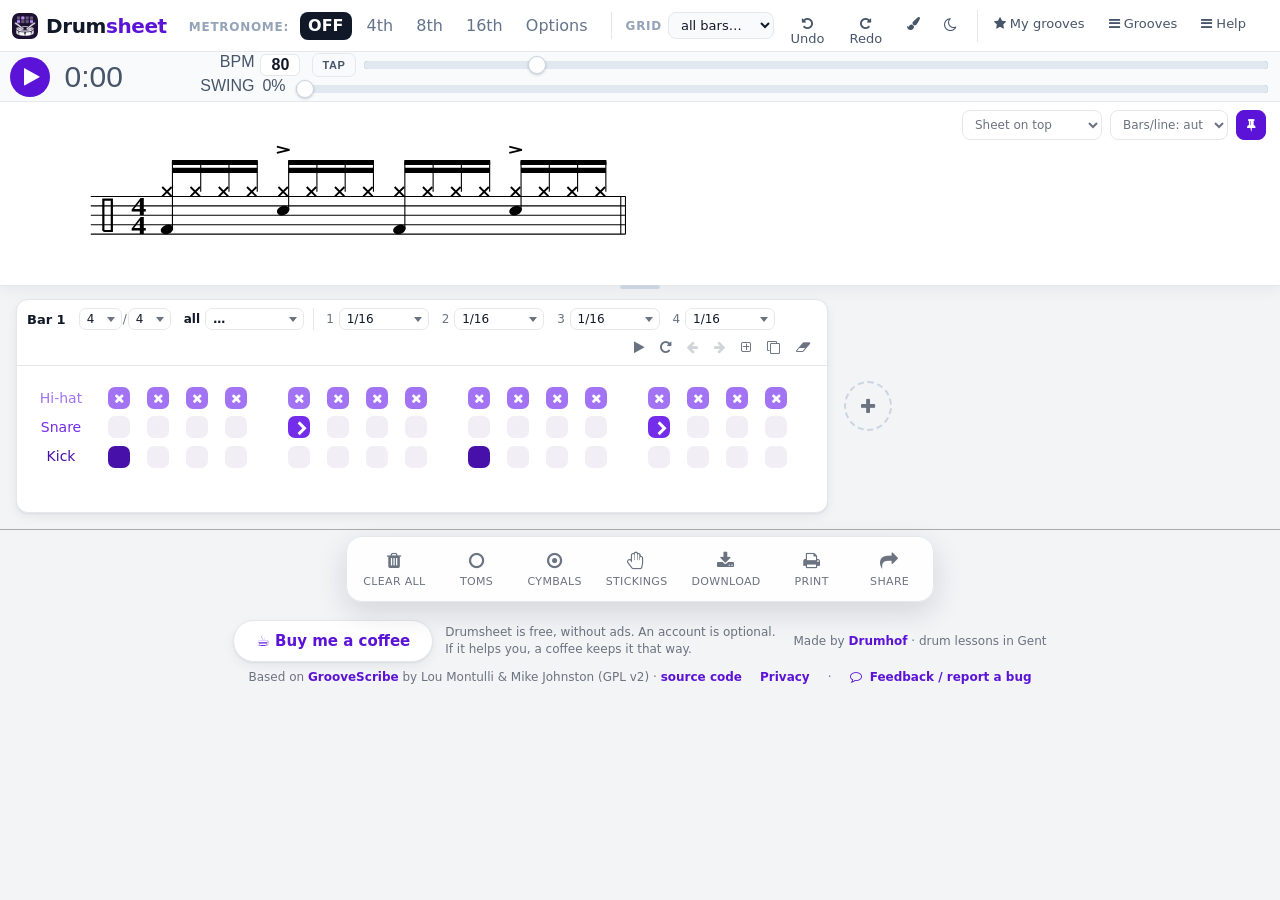
==== editor-test/index.html @ 87c8519b "Test copy: email + password accounts (sign up, sign in, reset, verify, change password) Co-Authored-" ====
<!DOCTYPE html>
<html lang="en">
	<!-- HTML for the Groove Writer part of the Groove Scribe HTML application -->
	<!--Copyright 2015-2020 Lou Montulli, Mike Johnston  GPL V2.0 Please See LICENSE.txt for more details -->

    <head>
		<meta charset="utf-8">
		<title>Drumsheet: free online drum notation editor</title>
		<link rel="canonical" href="https://drumsheet.app/">
		<meta name="description" content="Drumsheet is a free online drum notation editor: write grooves, hear them, loop bars, mix time signatures, triplets and sextuplets, 4 toms and ride. Share, print or download.">

		<meta name="viewport" content="width=device-width, initial-scale=1">
		<script>
			(function () {
				var t = null;
				try { t = localStorage.getItem('benTheme'); } catch (e) {}
				if (t === 'dark' || (!t && window.matchMedia && window.matchMedia('(prefers-color-scheme: dark)').matches))
					document.documentElement.classList.add('ben-dark');
				var g = null;
				try { g = localStorage.getItem('benGridStyle'); } catch (e) {}
				if (g !== 'classic') document.documentElement.classList.add('ben-pads');
				// one picked colour -> whole palette (light + dark) and the icon
				function hexHsl(hex) {
					var r = parseInt(hex.substr(1, 2), 16) / 255, g = parseInt(hex.substr(3, 2), 16) / 255, b = parseInt(hex.substr(5, 2), 16) / 255;
					var mx = Math.max(r, g, b), mn = Math.min(r, g, b), h = 0, s = 0, l = (mx + mn) / 2;
					if (mx !== mn) {
						var d = mx - mn; s = l > 0.5 ? d / (2 - mx - mn) : d / (mx + mn);
						h = mx === r ? (g - b) / d + (g < b ? 6 : 0) : mx === g ? (b - r) / d + 2 : (r - g) / d + 4; h *= 60;
					}
					return [Math.round(h), Math.round(s * 100)];
				}
				window.benColour = '#7c3aed';
				window.benSetColour = function (hex) {
					if (!/^#[0-9a-f]{6}$/i.test(hex || '')) hex = '#7c3aed';
					window.benColour = hex;
					var hs = hexHsl(hex), H = hs[0], S = Math.max(25, Math.min(85, hs[1])), T = (H + 28) % 360;
					function c(h, s, l) { return 'hsl(' + h + ',' + Math.round(s) + '%,' + l + '%)'; }
					var css = 'html.ben-tint:not(.ben-dark){--ben-brand:' + c(H, S, 46) + ';--ben-brand-soft:' + c(H, S, 97) + ';--ben-brand-ink:#fff;' +
						'--pad-hh:' + c(H, S, 70) + ';--pad-sn:' + c(H, S, 55) + ';--pad-kick:' + c(H, S, 36) + ';--pad-tom:' + c(T, S, 66) + ';' +
						'--pad-off:' + c(H, S * 0.4, 95) + ';--pad-off-hover:' + c(H, S * 0.4, 89) + '}' +
						'html.ben-tint.ben-dark{--ben-brand:' + c(H, S, 76) + ';--ben-brand-soft:' + c(H, S * 0.7, 20) + ';--ben-brand-ink:' + c(H, 40, 8) + ';' +
						'--ben-bg:' + c(H, 38, 6) + ';--ben-surface:' + c(H, 32, 12) + ';--ben-line:' + c(H, 26, 22) + ';--ben-chrome:' + c(H, 38, 6) + ';--ben-staff:' + c(H, 26, 22) + ';' +
						'--ben-tint-top:' + c(H, 38, 9) + ';--ben-tint-menu:' + c(H, 32, 15) + ';' +
						'--ben-chrome-2:' + c(H, 34, 13) + ';--ben-chrome-hover:' + c(H, 28, 22) + ';--ben-tint-dock:hsla(' + H + ',32%,12%,0.94);--ben-tint-track:' + c(H, 24, 24) + ';' +
						'--pad-hh:' + c(H, S, 82) + ';--pad-sn:' + c(H, S, 72) + ';--pad-kick:' + c(H, S, 62) + ';--pad-tom:' + c(T, S, 84) + ';' +
						'--pad-off:' + c(H, 24, 24) + ';--pad-off-hover:' + c(H, 24, 31) + '}';
					var st = document.getElementById('benColourStyle');
					if (!st) { st = document.createElement('style'); st.id = 'benColourStyle'; document.head.appendChild(st); }
					st.textContent = css;
					var tc = document.querySelector('meta[name="theme-color"]');
					if (!tc) { tc = document.createElement('meta'); tc.name = 'theme-color'; document.head.appendChild(tc); }
					tc.content = document.documentElement.classList.contains('ben-dark') ? 'hsl(' + H + ',38%,9%)' : '#ffffff';
					document.documentElement.classList.add('ben-tint');
					benDrawIcon(H, S);
				};
				// icon: dark tinted square, white drum + sticks, coloured pads
				var glyph = null;
				function benDrawIcon(H, S) {
					function draw() {
						var out = {};
						[64, 32].forEach(function (n) {
							var cv = document.createElement('canvas'); cv.width = cv.height = n;
							var x = cv.getContext('2d'), k = n / 1254, rr = function (a, b, w, h, r) { x.beginPath(); x.moveTo(a + r, b); x.arcTo(a + w, b, a + w, b + h, r); x.arcTo(a + w, b + h, a, b + h, r); x.arcTo(a, b + h, a, b, r); x.arcTo(a, b, a + w, b, r); x.closePath(); x.fill(); };
							x.fillStyle = 'hsl(' + H + ',' + Math.min(S, 50) + '%,13%)'; rr(0, 0, n, n, n * 0.2);
							x.drawImage(glyph, 0, 0, n, n);
							var lit = { '0,1': 1, '1,0': 1, '1,3': 1 };
							[[168, 140], [345, 135]].forEach(function (row, ri) {
								[233, 442, 651, 860].forEach(function (cx, ci) {
									x.fillStyle = lit[ri + ',' + ci] ? 'hsl(' + H + ',' + S + '%,76%)' : 'hsl(' + H + ',16%,42%)';
									rr(cx * k, row[0] * k, 160 * k, row[1] * k, 22 * k);
								});
							});
							out[n] = cv.toDataURL('image/png');
						});
						var setLogo = function () {
							document.querySelectorAll('link[rel="icon"]').forEach(function (l) { l.href = out[32]; });
							var im = document.querySelector('.ben-logo-icon'); if (im) im.src = out[64];
						};
						setLogo(); document.addEventListener('DOMContentLoaded', setLogo);
					}
					if (glyph && glyph.complete) return draw();
					glyph = new Image(); glyph.onload = draw; glyph.src = 'images/beatsheet-glyph.png';
				}
				var c = null;
				try { c = localStorage.getItem('benColour'); } catch (e) {}
				if (c === 'blue') c = '#2563eb';
				window.benSetColour(c);
			})();
		</script>
		<meta name="apple-mobile-web-app-capable" content="yes">
		<meta name="mobile-web-app-capable" content="yes">
		<link rel="icon" type="image/png" sizes="32x32" href="images/favicon-32.png">
		<link rel="icon" sizes="192x192" href="images/beatsheet-icon-192.png">
		<link rel="icon" sizes="96x96" href="images/beatsheet-icon-96.png">
		<link rel="apple-touch-icon" href="images/apple-touch-icon.png">

		<meta property="og:description" content="Free online drum notation editor: write grooves, hear them, loop bars, mixed meters, triplets, 4 toms and ride."/>
		<meta property="og:site_name" content="Drumsheet"/>
		<meta property="og:title" content="Drumsheet: free online drum notation editor"/>
		<meta property="og:type" content="website"/>
		<meta property="og:url" content="https://drumsheet.app/"/>
		<meta property="og:image" content="https://drumsheet.app/images/og-image-2.png"/>
		<meta property="og:image:width" content="1200"/>
		<meta property="og:image:height" content="630"/>
		<meta property="og:image:alt" content="Drumsheet: free online drum notation editor"/>
		<meta name="twitter:card" content="summary_large_image"/>
		<meta name="twitter:image" content="https://drumsheet.app/images/og-image-2.png"/>


		<link rel="stylesheet" type="text/css" href="font-awesome/4.7.0/css/font-awesome.min.css">
	    <link rel="stylesheet" type="text/css" href="css/groove_writer_orange.css?v=1795447387">
		<link rel="stylesheet" type="text/css" href="css/groove_display_orange.css?v=1795447387">
		<link rel="stylesheet" type="text/css" href="css/groove_ben_modern.css?v=1795447387">

		<!--   Other peoples JS libraries    -->
		<!-- <script src="./MIDI.js/js/MIDI/MIDI.JS.min.js" type="text/javascript"></script> -->
		<script src="./MIDI.js/js/MIDI/AudioDetect.js" type="text/javascript"></script>
		<script src="./MIDI.js/js/MIDI/LoadPlugin.js" type="text/javascript"></script>
		<script src="./MIDI.js/js/MIDI/Plugin.js" type="text/javascript"></script>
		<script src="./MIDI.js/js/MIDI/Player.js" type="text/javascript"></script>
		<script src="./MIDI.js/inc/DOMLoader.XMLHttp.js" type="text/javascript"></script>
		<script src="./MIDI.js/inc/jasmid/stream.js"></script>
		<script src="./MIDI.js/inc/jasmid/midifile.js"></script>
		<script src="./MIDI.js/inc/jasmid/replayer.js"></script>
		<script src="./MIDI.js/inc/Base64.js"></script>
		<script src="./MIDI.js/inc/base64binary.js"></script>

		<!-- script to render ABC to an SVG image -->
		<script type="text/javascript" src="./js/abc2svg-1.js"></script>

		<!-- script to convert SVG to PNGs for download -->
		<script type="text/javascript" src="./js/pablo.min.js"></script>

		<!-- script for sharing to social sites -->


		<!-- Minified version: <script src="./js/groove_writer.min.js" type="text/javascript"></script> -->

		<!-- jsmidgen for generating a midi file -->
		<script src="./js/jsmidgen.js" type="text/javascript"></script>
		<!-- iOS: allow Web Audio to play through the silent switch -->
		<script src="./js/unmute.js" type="text/javascript"></script>
		<!--   our custom JS is loaded as an ES module at the end of <body> (js/main.js).
		       It creates window.myGrooveWriter, builds the dynamic DOM, and runs the
		       page-load init. -->

    <script>
	// privacy-friendly visitor count (GoatCounter: no cookies, no personal data), only on drumsheet.app
	if (location.hostname === 'drumsheet.app') {
		window.goatcounter = { path: function () { return location.pathname; } }; // grooves in the link are not sent
		var gc = document.createElement('script');
		gc.async = true;
		gc.src = 'https://gc.zgo.at/count.js';
		gc.dataset.goatcounter = 'https://drumsheet.goatcounter.com/count';
		document.head.appendChild(gc);
	}
	window.benCount = function (name) {
		try { if (window.goatcounter && window.goatcounter.count) window.goatcounter.count({ path: name, title: name, event: true }); } catch (e) {}
	};
</script>
</head>
    <body>

	<div id="GrooveWriter">
		<div class="nonPrintable">
			<div id="LeftHandNav">
				<span id="divisionButtonContainer">
					<span id="logoInSubdivision" class="left-button-content"><img src="images/GScribe_Logo_lone_g.svg"></span>
					<span class="left-button edit-block" id="timeLabel" onclick="myGrooveWriter.timeSigPopupOpen();"><span class="left-button-content"><span><span id="timeSigLabel" class="buttonFraction"><sup>4</sup>/<sub>4</sub></span><span id="timeSubLabel">TIME</span></span></span></span>
					<span class="left-button subdivision edit-block" id="subdivision_8ths"  onclick="myGrooveWriter.changeDivision(8);"><span class="left-button-content"><span><span class="buttonFraction"><sup>1</sup>/<sub>8</sub></span>NOTES</span></span></span>
					<span class="left-button subdivision edit-block" id="subdivision_16ths" onclick="myGrooveWriter.changeDivision(16);"><span class="left-button-content"><span><span class="buttonFraction"><sup>1</sup>/<sub>16</sub></span>NOTES</span></span></span>
					<span class="left-button subdivision edit-block" id="subdivision_32ths" onclick="myGrooveWriter.changeDivision(32);"><span class="left-button-content"><span><span class="buttonFraction"><sup>1</sup>/<sub>32</sub></span>NOTES</span></span></span>
					<span class="left-button subdivision edit-block" id="subdivision_12ths" onclick="myGrooveWriter.changeDivision(12);"><span class="left-button-content"><span><span class="buttonFraction"><sup>1</sup>/<sub>8</sub></span>TRIPLETS</span></span></span>
					<span class="left-button subdivision edit-block" id="subdivision_24ths" onclick="myGrooveWriter.changeDivision(24);"><span class="left-button-content"><span><span class="buttonFraction"><sup>1</sup>/<sub>16</sub></span>TRIPLETS</span></span></span>
					<span class="left-button subdivision edit-block" id="subdivision_48ths" onclick="myGrooveWriter.changeDivision(48);"><span class="left-button-content"><span>MIXED<br>Division</span></span></span>

					<!-- Populated by js/main.js after load (was document.write). -->
					<span id="viewEditSwitchSlot"></span>
					<span id="advancedEditSlot"></span>

					<span class="left-button edit-block" id="undoButton" onclick="myGrooveWriter.undoCommand();"><span class="left-button-content"><i class="fa fa-undo"></i>&nbsp;&nbsp;Undo</span></span>
				</span>

			</div>
			<div id="TopNav" class="fullWidthEle">
				<span id="logoTextUpperLeft"><span class="ben-logo"><img class="ben-logo-icon" src="images/beatsheet-logo-64.png" alt="">Drum<b>sheet</b></span></span>
				<span id="upperLeft">
					<span id="metronomeContainer">
						<span id="metronomeLabel">METRONOME:</span>
						<span class="metronomeButton" id="metronomeOff" onclick="myGrooveWriter.setMetronomeFrequency(0);">OFF</span>
						<span class="metronomeButton" id="metronome4ths" onclick="myGrooveWriter.setMetronomeFrequency(4);">4th</span>
						<span class="metronomeButton" id="metronome8ths" onclick="myGrooveWriter.setMetronomeFrequency(8);">8th</span>
						<span class="metronomeButton" id="metronome16ths" onclick="myGrooveWriter.setMetronomeFrequency(16);">16th</span>
						<span class="metronomeButton" id="metronomeTrip" title="Triplets (3 per beat)" onclick="myGrooveWriter.setMetronomeFrequency(12);">3</span>
						<span class="metronomeButton" id="metronomeSext" title="Sextuplets (6 per beat)" onclick="myGrooveWriter.setMetronomeFrequency(24);">6</span>
						<span class="metronomeButton Options grooveDB_hidden" id="metronomeOptionsAnchor" onclick="myGrooveWriter.metronomeOptionsAnchorClick(event);">Options</span>
					</span>
					<span id="benGridAll" title="Set the grid of every beat in every bar">
						<span id="benGridAllLabel">GRID</span>
						<select onchange="myGrooveWriter.setAllBeats('all', this.value); this.value='';">
							<option value="">all bars…</option>
							<option value="4">1/4</option>
							<option value="8">1/8</option>
							<option value="16">1/16</option>
							<option value="32">1/32</option>
							<option value="8t">triplets</option>
							<option value="16t">sextuplets</option>
						</select>
					</span>
				</span>
				<span id="benUndoRedo">
					<span class="rightButtons" onclick="myGrooveWriter.undoCommand();" title="Undo (Ctrl+Z)"><i class="fa fa-undo"></i> Undo</span>
					<span class="rightButtons" onclick="myGrooveWriter.redoCommand();" title="Redo (Ctrl+Y)"><i class="fa fa-repeat"></i> Redo</span>
					<span class="rightButtons" id="benLookToggle" title="Look: grid style and colour" onclick="benLookMenu(event)"><i class="fa fa-paint-brush"></i></span>
					<span class="rightButtons" id="benThemeToggle" title="Dark / light mode" onclick="(function(){var d=document.documentElement.classList.toggle('ben-dark');try{localStorage.setItem('benTheme', d?'dark':'light')}catch(e){};window.benSetColour(window.benColour)})();"><i class="fa fa-moon-o"></i></span>
				</span>
				<span id="upperRight">
					<span class="rightButtons grooveDB_hidden" id="permutationAnchor" onclick="myGrooveWriter.permutationAnchorClick(event);"><i class="fa fa-bars"></i> Permutations</span>
					<span class="rightButtons" id="benMyGroovesBtn" title="My grooves: save and open your own grooves (Ctrl+S)" onclick="myGrooveWriter.showMyGrooves();"><i class="fa fa-star"></i> My grooves</span>
					<span class="rightButtons" id="groovesAnchor" onclick="myGrooveWriter.groovesAnchorClick(event);"><i class="fa fa-bars"></i> Grooves</span>
					<span class="rightButtons" id="helpAnchor" onclick="myGrooveWriter.helpAnchorClick(event);"><i class="fa fa-bars"></i> Help</span>
				</span>
			</div>
			<div id="midiPlayer" class="fullWidthEle"><!-- space for the midiplayer to be attached by the javascript --></div>
		</div>

		<div id="RightHandContent">
			<div class="nonPrintable">

				<!-- Contents built by js/main.js (was document.write). -->
				<div id="PermutationOptions"></div>
			</div>

			<div class="Printable">
				<!-- rendering area -->
				<div id="sheetMusicDiv" class="fullWidthEle">
					<div id="svgTarget" class="svgTarget">
						<!-- space for the SVG sheet music to display -->
					</div>
				</div>
			</div>
			<div class="nonPrintable">

				<p class="warnings">Warnings:</p>
				<div class="warnings" id="diverr">
				</div>

				<div id="sheetMusicTextFields" class="fullWidthEle grooveDB_hidden edit-block">
					<span class="sheetMusicTextField"><b>Title:</b> <input class="sheetMusicInputField" id="tuneTitle" placeholder="optional" onchange="myGrooveWriter.refresh_ABC();" type="text"></span>
					<span class="sheetMusicTextField"><b>Author:</b> <input class="sheetMusicInputField" id="tuneAuthor" placeholder="optional" onchange="myGrooveWriter.refresh_ABC();"  type="text"></span>
					<span class="sheetMusicTextField"><b>Comment:</b> <input class="sheetMusicInputField" id="tuneComments" placeholder="optional" onchange="myGrooveWriter.refresh_ABC();"  type="text"></span>
					<span id='KeyButton'><input type="checkbox" class="hiddenCheckbox" id="showLegend" onclick="myGrooveWriter.refresh_ABC();"><label id="LegendLabel" for="showLegend"><i class="fa fa-key"></i></label></span>
				</div>

				<div id="musicalInput" class="fullWidthEle edit-block">
					<!-- The clickable note grid is built by js/main.js (was document.write). -->
					<div id="measureContainer"></div>
				</div>


				<div id="bottomButtonRow" class="fullWidthEle">
					<span class="pageBottomButton edit-block" id="clearAllNotesButton" onclick="event.preventDefault(); myGrooveWriter.clearAllNotes();"><span class="bottomButtonIcon"><i class="fa fa-trash fa-2x"></i></span><span class="bottomButtonLabel">CLEAR ALL</span></span>
					<span class="pageBottomButton edit-block" id="showHideTomsButton" onclick="event.preventDefault(); myGrooveWriter.showHideToms(false, false);"><span class="bottomButtonIcon"><i class="fa fa-circle-o"></i></span><span class="bottomButtonLabel">TOMS</span></span>
					<span class="pageBottomButton edit-block" id="showHideRideButton" onclick="event.preventDefault(); myGrooveWriter.showHideRide();"><span class="bottomButtonIcon"><i class="fa fa-dot-circle-o fa-2x"></i></span><span class="bottomButtonLabel">CYMBALS</span></span>
					<span class=" grooveDB_hidden pageBottomButton" id="stickingsButton" onclick="myGrooveWriter.stickingsAnchorClick();"><span class="bottomButtonIcon"><i class="fa fa-hand-paper-o"></i></span><span class="bottomButtonLabel">STICKINGS</span></span>
					<span class=" grooveDB_hidden pageBottomButton" id="downloadButton" onclick="myGrooveWriter.DownloadAnchorClick();"><span class="bottomButtonIcon"><i class="fa fa-download fa-2x"></i></span><span class="bottomButtonLabel">DOWNLOAD</span></span>
					<span class=" grooveDB_hidden pageBottomButton" id="printButton" onclick="myGrooveWriter.printMusic();"><span class="bottomButtonIcon"><i class="fa fa-print fa-2x"></i></span><span class="bottomButtonLabel">PRINT</span></span>
					<span class=" grooveDB_hidden pageBottomButton" id="shareSaveButton" onclick="event.preventDefault(); myGrooveWriter.show_FullURLPopup();"><span class="bottomButtonIcon"><i class="fa fa-share fa-2x"></i></span><span class="bottomButtonLabel">SHARE</span></span>
				</div>
				<div id="benFooter">
					<span class="ben-coffee-wrap"><a class="ben-coffee" href="https://ko-fi.com/gladinathor" target="_blank" rel="noopener">&#9749; Buy me a coffee</a><span class="ben-coffee-note">Drumsheet is free, without ads. An account is optional.<br>If it helps you, a coffee keeps it that way.</span></span>
					<span>Made by <a href="https://drumhof.com" target="_blank" rel="noopener">Drumhof</a> &middot; drum lessons in Gent</span>
					<span>Based on <a href="https://github.com/montulli/GrooveScribe" target="_blank" rel="noopener">GrooveScribe</a> by Lou Montulli &amp; Mike Johnston (GPL v2) &middot; <a href="https://github.com/bengladine/beatsheet" target="_blank" rel="noopener">source code</a></span>
					<a class="ben-privacy" href="privacy.html">Privacy</a> &middot; <a class="ben-feedback" href="https://github.com/bengladine/beatsheet/issues/new" target="_blank" rel="noopener"><i class="fa fa-comment-o"></i> Feedback / report a bug</a>
				</div>


				<div id="midiTextOutput">
				</div>

				<span id="hiddenDescription">
					GrooveScribe allows drummers to easily create grooves, listen, share, print sheet music, and more.
					Use the GrooveScribe to create new grooves, figure out the groove to your favorite song,
					or write down the groove to your latest tune.
				</span>

				<!-- GrooveDB output area -->
				<div id="GrooveDB_MetaData" class="grooveDB_show" style="display:none;">
					<div id="grooveDBInstructions">
					This is the text that should be added to the GrooveDB for this groove.  <br>
					<b>Copy and paste it into the GrooveDB edit window </b>
					</div>
					<div>
					<textarea id="GrooveDB_source" class="fullWidthEle"></textarea>
					</div>
				</div>

				<div id="debugDisplayArea">
					<span id="undoStack"></span>
					<span id="redoStack"></span>
					<span id="URLSearchData"></span>
					<!-- ABC notation -->
					<A href="" id="showHideABC" onclick="event.preventDefault(); myGrooveWriter.ShowHideABCResults();">Show/Hide ABC Notation</a>

					<div id="ABC_Results">
						ABC Notation is used for rendering the music.  You can see what is being generated below.
						You can even edit it.  <br>
						NOTE: whenever the page is modified, the ABC Notation below will be overwritten automatically. <br>
						For more information about ABC Notation go here: <a href="http://abcnotation.com/">http://abcnotation.com/</a>
						<p></p>
						<textarea id="ABCsource" rows="10" cols="72" ></textarea>
						<br>
						<button type="button" onclick="myGrooveWriter.displayNewSVG();">Re-render the music</button>
						<button type="button" onclick="myGrooveWriter.saveABCtoFile();">Save ABC to file</button>
					</div>
					<span id="debugOutput"></span>
				</div>

				<div id="totalPlayTime">
				</div>
			</div>
		</div>


		<!-- context menu that will pop up over notes in advaced edit mode or right click -->
		<div class="noteContextMenu">
			<ul id="metronomeOptionsContextMenu" class="list">
				<li class="metronomeOptionsContextMenuItem" id="metronomeOptionsContextMenuSolo"      onclick='myGrooveWriter.metronomeOptionsMenuPopupClick("Solo");'  title="Just hear the metronome." >Solo</li>
				<li class="metronomeOptionsContextMenuItem" id="metronomeOptionsContextMenuSpeedUp"   onclick='myGrooveWriter.metronomeOptionsMenuPopupClick("SpeedUp");' title="Increase the tempo automatically" >Auto speed up</li>
				<li class="metronomeOptionsContextMenuItem" id="metronomeOptionsContextMenuCountIn"   onclick='myGrooveWriter.metronomeOptionsMenuPopupClick("CountIn");' title="One measure of metronome count in at the start" >Count it in</li>
				<li class="metronomeOptionsContextMenuItem" id="metronomeOptionsContextMenuOffTheOne" onclick='myGrooveWriter.metronomeOptionsMenuPopupClick("OffTheOne");' title="Click on the e, &, or a">Offset click</li>
				<!--
				<li id="metronomeOptionsContextMenuDropper"   onclick='myGrooveWriter.metronomeOptionsMenuPopupClick("Dropper")'  >Beat Dropper</li>
				-->
			</ul>
		</div>
		<div class="noteContextMenu">
			<ul id="metronomeOptionsOffsetClickContextMenu" class="list">
				<li class="metronomeOptionsOffsetClickContextMenuItem menuChecked" id="metronomeOptionsOffsetClickContextMenuOnThe1"   onclick='myGrooveWriter.metronomeOptionsMenuOffsetClickPopupClick("1");'>Start on "<b>1</b>"</li>
				<li class="metronomeOptionsOffsetClickContextMenuItem" id="metronomeOptionsOffsetClickContextMenuOnTheE"   onclick='myGrooveWriter.metronomeOptionsMenuOffsetClickPopupClick("E");'>Start on "<b>E</b>"</li>
				<li class="metronomeOptionsOffsetClickContextMenuItem" id="metronomeOptionsOffsetClickContextMenuOnTheAND" onclick='myGrooveWriter.metronomeOptionsMenuOffsetClickPopupClick("AND");'>Start on "<b>&amp;</b>"</li>
				<li class="metronomeOptionsOffsetClickContextMenuItem" id="metronomeOptionsOffsetClickContextMenuOnTheA"   onclick='myGrooveWriter.metronomeOptionsMenuOffsetClickPopupClick("A");'>Start on "<b>A</b>"</li>
				<li class="metronomeOptionsOffsetClickContextMenuItem" id="metronomeOptionsOffsetClickContextMenuOnTheROTATE"  onclick='myGrooveWriter.metronomeOptionsMenuOffsetClickPopupClick("ROTATE");'>Rotate through</li>
			</ul>
		</div>
		<div class="noteContextMenu">
			<ul id="metronomeOptionsOffsetClickForTripletsContextMenu" class="list">
				<li class="metronomeOptionsOffsetClickContextMenuItem menuChecked" id="metronomeOptionsOffsetClickContextMenuOnThe1Triplet"  onclick='myGrooveWriter.metronomeOptionsMenuOffsetClickPopupClick("1");'>Start on "<b>1</b>"</li>
				<li class="metronomeOptionsOffsetClickContextMenuItem" id="metronomeOptionsOffsetClickContextMenuOnTheTI" onclick='myGrooveWriter.metronomeOptionsMenuOffsetClickPopupClick("TI");'>Start on "<b>&amp;</b>"</li>
				<li class="metronomeOptionsOffsetClickContextMenuItem" id="metronomeOptionsOffsetClickContextMenuOnTheTA" onclick='myGrooveWriter.metronomeOptionsMenuOffsetClickPopupClick("TA");'>Start on "<b>A</b>"</li>
				<li class="metronomeOptionsOffsetClickContextMenuItem" id="metronomeOptionsOffsetClickContextMenuOnTheROTATE"   onclick='myGrooveWriter.metronomeOptionsMenuOffsetClickPopupClick("ROTATE");'>Rotate through</li>
			</ul>
		</div>
		<div class="noteContextMenu">
			<ul id="stickingContextMenu" class="list">
				<li onclick='myGrooveWriter.notePopupClick("sticking", "off");'>Off</li>
				<li onclick='myGrooveWriter.notePopupClick("sticking","right");'><b>R</b>ight</li>
				<li onclick='myGrooveWriter.notePopupClick("sticking","left");'><b>L</b>eft</li>
				<li onclick='myGrooveWriter.notePopupClick("sticking","both");'><b>R/L</b></li>
				<li onclick='myGrooveWriter.notePopupClick("sticking", "count");'>Count</li>
			</ul>
		</div>
		<div class="noteContextMenu">
			<ul id="hhContextMenu" class="list">
				<li onclick='myGrooveWriter.notePopupClick("hh", "off");'>Off</li>
				<li onclick='myGrooveWriter.notePopupClick("hh","normal");'>Hi-hat normal</li>
				<li onclick='myGrooveWriter.notePopupClick("hh","open");'>Hi-hat open</li>
				<!-- <li onclick='myGrooveWriter.notePopupClick("hh","close");'>Hi-hat closed</li> -->
				<li onclick='myGrooveWriter.notePopupClick("hh","accent");'>Hi-hat accent</li>
				<li onclick='myGrooveWriter.notePopupClick("hh","crash");'>Crash</li>
				<li onclick='myGrooveWriter.notePopupClick("hh","crash2");'>Crash 2</li>
				<li onclick='myGrooveWriter.notePopupClick("hh","ride");'>Ride</li>
				<li onclick='myGrooveWriter.notePopupClick("hh","ride_bell");'>Ride Bell</li>
				<li onclick='myGrooveWriter.notePopupClick("hh","cow_bell");'>Cow Bell</li>
				<li onclick='myGrooveWriter.notePopupClick("hh","stacker");'>Stacker</li>
				<li onclick='myGrooveWriter.notePopupClick("hh","metronome_normal");'>Click</li>
				<li onclick='myGrooveWriter.notePopupClick("hh","metronome_accent");'>Click - accent</li>
			</ul>
		</div>
		<div class="noteContextMenu">
			<ul id="tom1ContextMenu" class="list">
				<li onclick='myGrooveWriter.notePopupClick("tom1", "off");'>Off</li>
				<li onclick='myGrooveWriter.notePopupClick("tom1", "normal");'>Tom Normal</li>
			</ul>
		</div>
		<div class="noteContextMenu">
			<ul id="tom2ContextMenu" class="list">
				<li onclick='myGrooveWriter.notePopupClick("tom2", "off");'>Off</li>
				<li onclick='myGrooveWriter.notePopupClick("tom2", "normal");'>Tom Normal</li>
			</ul>
			<ul id="tom3ContextMenu" class="list">
				<li onclick='myGrooveWriter.notePopupClick("tom3", "off");'>Off</li>
				<li onclick='myGrooveWriter.notePopupClick("tom3", "normal");'>Tom Normal</li>
			</ul>
			<ul id="tom4ContextMenu" class="list">
				<li onclick='myGrooveWriter.notePopupClick("tom4", "off");'>Off</li>
				<li onclick='myGrooveWriter.notePopupClick("tom4", "normal");'>Tom Normal</li>
			</ul>
		</div>
		<div class="noteContextMenu">
			<ul id="snareContextMenu" class="list">
				<li onclick='myGrooveWriter.notePopupClick("snare", "off");'>Off</li>
				<li onclick='myGrooveWriter.notePopupClick("snare", "normal");'>Snare Normal</li>
				<li onclick='myGrooveWriter.notePopupClick("snare", "accent");'>Snare Accent</li>
				<li onclick='myGrooveWriter.notePopupClick("snare", "ghost");'>Ghost Note</li>
				<li onclick='myGrooveWriter.notePopupClick("snare", "xstick");'>Cross Stick</li>
				<li onclick='myGrooveWriter.notePopupClick("snare", "buzz");'>Buzz Stroke</li>
				<li onclick='myGrooveWriter.notePopupClick("snare", "flam");'>Flam</li>
			</ul>
		</div>
		<div class="noteContextMenu">
			<ul id="kickContextMenu" class="list">
				<li onclick='myGrooveWriter.notePopupClick("kick", "off");'>Off</li>
				<li onclick='myGrooveWriter.notePopupClick("kick", "normal");'>Kick Normal</li>
				<li onclick='myGrooveWriter.notePopupClick("kick", "splash");'>Hi-hat foot</li>
				<li onclick='myGrooveWriter.notePopupClick("kick", "kick_and_splash");'>Kick &amp; Hi-hat foot</li>
			</ul>
		</div>
		<div class="noteContextMenu">
			<ul id="stickingsLabelContextMenu" class="list">
				<li onclick='myGrooveWriter.noteLabelPopupClick("stickings", "all_off");'>all <b>Off</b></li>
				<li onclick='myGrooveWriter.noteLabelPopupClick("stickings", "alternate");'>alternate <b>R</b>/<b>L</b></li>
				<li onclick='myGrooveWriter.noteLabelPopupClick("stickings", "all_right");'>all <b>R</b>s</li>
				<li onclick='myGrooveWriter.noteLabelPopupClick("stickings", "all_left");'>all <b>L</b>s</li>
				<li onclick='myGrooveWriter.noteLabelPopupClick("stickings", "all_count");'><b>C</b>ounts</li>
				<li onclick='myGrooveWriter.noteLabelPopupClick("stickings", "cancel");'>cancel</li>
			</ul>
		</div>
		<div class="noteContextMenu">
			<ul id="hhLabelContextMenu" class="list">
				<li onclick='myGrooveWriter.noteLabelPopupClick("hh", "all_off");'>all Hi-hats <b>Off</b></li>
				<li onclick='myGrooveWriter.noteLabelPopupClick("hh", "all_on");'>all Hi-hats <b>On</b></li>
				<li class="ben-convert" onclick='myGrooveWriter.noteLabelPopupClick("hh", "convert_normal");'>→ convert to <b>Normal</b></li>
				<li class="ben-convert" onclick='myGrooveWriter.noteLabelPopupClick("hh", "convert_accent");'>→ convert to <b>Accent</b></li>
				<li class="ben-convert" onclick='myGrooveWriter.noteLabelPopupClick("hh", "convert_open");'>→ convert to <b>Open</b></li>
				<li class="ben-convert" onclick='myGrooveWriter.noteLabelPopupClick("hh", "convert_ride");'>→ convert to <b>Ride</b></li>
				<li class="ben-convert" onclick='myGrooveWriter.noteLabelPopupClick("hh", "convert_ride_bell");'>→ convert to <b>Ride bell</b></li>
				<li class="ben-convert" onclick='myGrooveWriter.noteLabelPopupClick("hh", "convert_crash");'>→ convert to <b>Crash</b></li>
				<li onclick='myGrooveWriter.noteLabelPopupClick("hh", "downbeats");'>downbeats</li>
				<li onclick='myGrooveWriter.noteLabelPopupClick("hh", "upbeats");'>upbeats</li>
				<li id='mute_hh_menu_item' onclick='myGrooveWriter.noteLabelPopupClick("hh", "mute");'>mute HH sound</li>
				<li onclick='myGrooveWriter.noteLabelPopupClick("hh", "cancel");'>cancel</li>
			</ul>
		</div>
		<div class="noteContextMenu">
			<ul id="tom1LabelContextMenu" class="list">
				<li onclick='myGrooveWriter.noteLabelPopupClick("tom1", "all_off");'>all Toms <b>Off</b></li>
				<li onclick='myGrooveWriter.noteLabelPopupClick("tom1", "all_on");'>all Toms <b>On</b></li>
				<li id='mute_tom1_menu_item' onclick='myGrooveWriter.noteLabelPopupClick("tom1", "mute");'>mute tom sound</li>
				<li onclick='myGrooveWriter.noteLabelPopupClick("tom1", "cancel");'>cancel</li>
			</ul>
		</div>
		<div class="noteContextMenu">
			<ul id="tom2LabelContextMenu" class="list">
				<li onclick='myGrooveWriter.noteLabelPopupClick("tom2", "all_off");'>all Toms <b>Off</b></li>
				<li onclick='myGrooveWriter.noteLabelPopupClick("tom2", "all_on");'>all Toms <b>On</b></li>
				<li id='mute_tom2_menu_item' onclick='myGrooveWriter.noteLabelPopupClick("tom2", "mute");'>mute tom sound</li>
				<li onclick='myGrooveWriter.noteLabelPopupClick("tom2", "cancel");'>cancel</li>
			</ul>
			<ul id="tom3LabelContextMenu" class="list">
				<li onclick='myGrooveWriter.noteLabelPopupClick("tom3", "all_off");'>all Toms <b>Off</b></li>
				<li onclick='myGrooveWriter.noteLabelPopupClick("tom3", "all_on");'>all Toms <b>On</b></li>
				<li id='mute_tom3_menu_item' onclick='myGrooveWriter.noteLabelPopupClick("tom3", "mute");'>mute tom sound</li>
				<li onclick='myGrooveWriter.noteLabelPopupClick("tom3", "cancel");'>cancel</li>
			</ul>
			<ul id="tom4LabelContextMenu" class="list">
				<li onclick='myGrooveWriter.noteLabelPopupClick("tom4", "all_off");'>all Toms <b>Off</b></li>
				<li onclick='myGrooveWriter.noteLabelPopupClick("tom4", "all_on");'>all Toms <b>On</b></li>
				<li id='mute_tom4_menu_item' onclick='myGrooveWriter.noteLabelPopupClick("tom4", "mute");'>mute tom sound</li>
				<li onclick='myGrooveWriter.noteLabelPopupClick("tom4", "cancel");'>cancel</li>
			</ul>
		</div>
		<div class="noteContextMenu">
			<ul id="snareLabelContextMenu" class="list">
				<li onclick='myGrooveWriter.noteLabelPopupClick("snare", "all_off");'>all Snares <b>Off</b></li>
				<li onclick='myGrooveWriter.noteLabelPopupClick("snare", "all_on");'>all <b>Accented</b></li>
				<li onclick='myGrooveWriter.noteLabelPopupClick("snare", "all_on_normal");'>all <b>Normal</b></li>
				<li onclick='myGrooveWriter.noteLabelPopupClick("snare", "all_on_ghost");'>all <b>Ghosts</b></li>
				<li class="ben-convert" onclick='myGrooveWriter.noteLabelPopupClick("snare", "convert_normal");'>→ convert to <b>Normal</b></li>
				<li class="ben-convert" onclick='myGrooveWriter.noteLabelPopupClick("snare", "convert_accent");'>→ convert to <b>Accent</b></li>
				<li class="ben-convert" onclick='myGrooveWriter.noteLabelPopupClick("snare", "convert_ghost");'>→ convert to <b>Ghost</b></li>
				<li class="ben-convert" onclick='myGrooveWriter.noteLabelPopupClick("snare", "convert_flam");'>→ convert to <b>Flam</b></li>
				<li class="ben-convert" onclick='myGrooveWriter.noteLabelPopupClick("snare", "convert_drag");'>→ convert to <b>Drag</b></li>
				<li class="ben-convert" onclick='myGrooveWriter.noteLabelPopupClick("snare", "convert_xstick");'>→ convert to <b>Cross-stick</b></li>
				<li class="ben-convert" onclick='myGrooveWriter.noteLabelPopupClick("snare", "convert_buzz");'>→ convert to <b>Buzz</b></li>
				<li id='mute_snare_menu_item' onclick='myGrooveWriter.noteLabelPopupClick("snare", "mute");'>mute snare sound</li>
				<li onclick='myGrooveWriter.noteLabelPopupClick("snare", "cancel");'>cancel</li>
			</ul>
		</div>
		<div class="noteContextMenu">
			<ul id="kickLabelContextMenu" class="list">
				<li onclick='myGrooveWriter.noteLabelPopupClick("kick", "all_off");'>all Kicks <b>Off</b></li>
				<li onclick='myGrooveWriter.noteLabelPopupClick("kick", "all_on");'>all Kicks <b>On</b></li>
				<li class="ben-convert" onclick='myGrooveWriter.noteLabelPopupClick("kick", "convert_normal");'>→ convert to <b>Kick</b></li>
				<li class="ben-convert" onclick='myGrooveWriter.noteLabelPopupClick("kick", "convert_splash");'>→ convert to <b>HH foot</b></li>
				<li class="ben-convert" onclick='myGrooveWriter.noteLabelPopupClick("kick", "convert_kick_and_splash");'>→ convert to <b>Kick + HH foot</b></li>
				<li onclick='myGrooveWriter.noteLabelPopupClick("kick", "hh_foot_nums_on");'>HH foot #'s <b>On</b></li>
				<li onclick='myGrooveWriter.noteLabelPopupClick("kick", "hh_foot_ands_on");'>HH foot &'s <b>On</b></li>
				<li id='mute_kick_menu_item' onclick='myGrooveWriter.noteLabelPopupClick("kick", "mute");'>mute kick sound</li>
				<li onclick='myGrooveWriter.noteLabelPopupClick("kick", "cancel");'>cancel</li>
			</ul>
		</div>
		<div class="noteContextMenu">
			<ul id="permutationContextMenu" class="list">
				<li onclick='myGrooveWriter.permutationPopupClick("none");'><b>None</b></li>
				<li onclick='myGrooveWriter.permutationPopupClick("kick_16ths");'><b>Kick</b> Permutation</li>
				<li onclick='myGrooveWriter.permutationPopupClick("snare_16ths");'><b>Snare</b> Permutation</li>
			</ul>
		</div>
		<div class="noteContextMenu">
			<ul id="helpContextMenu" class="list">
				<li onclick='myGrooveWriter.helpMenuPopupClick("undo");'>Undo (Ctrl-Z)</li>
				<li onclick='myGrooveWriter.helpMenuPopupClick("redo");'>Redo (Ctrl-Y)</li>
				<li onclick='myGrooveWriter.helpMenuPopupClick("help");'>Help</li>
				<li onclick='myGrooveWriter.helpMenuPopupClick("about");'>About</li>
			</ul>
		</div>
		<div class="noteContextMenu">
			<ul id="stickingsContextMenu" class="list" style="width: 200px;">
				<li onclick='myGrooveWriter.stickingsShowHideToggle();'><b>Show or Hide stickings</b></li>
				<li onclick='myGrooveWriter.stickingsReverseRL();'><b>Reverse stickings R/L</b></li>
			</ul>
		</div>
		<div class="noteContextMenu">
			<ul id="downloadContextMenu" class="list" style="width: 200px;">
				<li onclick='myGrooveWriter.SVGSaveAs();'><b>Download SVG Images</b></li>
				<li onclick='myGrooveWriter.PNGSaveAs();'><b>Download PNG Images</b></li>
				<li onclick='myGrooveWriter.MIDISaveAs();'><b>Download MIDI file</b></li>
			</ul>
		</div>
		<!-- The grooves menu is built by js/main.js (was document.write). -->
		<div id="grooveListWrapper"></div>

		<!-- dialog for the TIME label, hidden by default -->
		<div id="timeSigPopup">
			<div id="timeSigPopupTitle">Choose a Time Signature</div>
			<div id="timeSigPopupOptions">
			 <select id="timeSigPopupTimeSigTop">
			  <option value="2">2</option>
			  <option value="3">3</option>
			  <option selected value="4">4</option>
			  <option value="5">5</option>
			  <option value="6">6</option>
			  <option value="7">7</option>
			  <option value="8">8</option>
			  <option value="9">9</option>
			  <option value="10">10</option>
			  <option value="11">11</option>
			  <option value="12">12</option>
			  <option value="13">13</option>
			  <option value="14">14</option>
			  <option value="15">15</option>
			</select>
			<b id="timeSigPopupSlash">/</b>
			<select id="timeSigPopupTimeSigBottom">
			  <option selected value="4">4</option>
			  <option value="8">8</option>
			  <option value="16">16</option>
			</select>
			</div>
			<div id="timeSigPopupButtons">
			<button id="timeSigPopupCancel" onclick="myGrooveWriter.timeSigPopupClose('cancel');">Cancel</button>
			<button id="timeSigPopupOK" onclick="myGrooveWriter.timeSigPopupClose('ok');">Done</button>
			</div>
		</div>

		<!-- this is used by the share/save button, and is hidden by default -->
		<div id="fullURLPopup">
			<span id="fullURLPopupCloseButton" onclick="myGrooveWriter.close_FullURLPopup();"><i class="fa fa-lg fa-times-circle"></i></span>
			<div id="fullURLPopupTitle">Share Your Groove</div>
			<div id="fullURLPopupSubTitle">Use this URL to share or save this groove</div>
			<div id="fullURLPopupSubSubTitle">(You can also bookmark this page)</div>
			<div id="fullURLPopupCheckboxes">
				<span><label  id="shortURLLabel" class="fullURLPopupCheckboxLabel"><input type="checkbox" id="shortenerCheckbox" onchange="myGrooveWriter.shortenerCheckboxChanged();">Short URL</label></span>
				<span><label id="embedCodeLabel" class="fullURLPopupCheckboxLabel"><input type="checkbox" id="embedCodeCheckbox" onchange="myGrooveWriter.embedCodeCheckboxChanged();">Embed Code</label></span>
			</div>
			<div id="fullURLPopupTextFieldContainer"><input type="text" id="fullURLPopupTextField"></div>
			<br>
			<div id="shareButtonContainer">
				<button id="fullURLPopupCopyButton" onclick="myGrooveWriter.copyShareURLToClipboard();">&nbsp;<i class="fa fa-copy"></i> &nbsp;COPY&nbsp;</button>
			</div>
		</div>


		<!-- this is used by the metronome auto speed up option menu, and is hidden by default -->
		<div id="metronomeAutoSpeedupConfiguration">
			<div id="metronomeAutoSpeedupOutputText">
				Increase <span id="metronomeAutoSpeedupTempoIncreaseAmountOutput">5</span> bpm in
				<span id="metronomeAutoSpeedupTempoIncreaseIntervalOutput">2</span> min
			</div>
			<div id="metronomeAutoSpeedupConfigurationKeepIncreasing">
				<input type="checkbox" checked id="metronomeAutoSpeedUpKeepGoingForever"><label for="metronomeAutoSpeedUpKeepGoingForever">Keep increasing after the first interval</label>
			</div>
			<div id="metronomeAutoSpeedupConfigurationSliders">
				<div id="metronomeAutoSpeedupConfigurationAmountLable">Amount in BPM</div>
				<input type=range min=1 max=100 value=5 class="metronomeAutoSpeedUpRange" id="metronomeAutoSpeedupTempoIncreaseAmount" oninput="myGrooveWriter.updateRangeLabel(event, 'metronomeAutoSpeedupTempoIncreaseAmountOutput');">
				<div id="metronomeAutoSpeedupConfigurationIntervalLable">Interval in Minutes</div>
				<input type=range min=1 max=20 value=2 class="metronomeAutoSpeedUpRange" id="metronomeAutoSpeedupTempoIncreaseInterval" step="1" oninput="myGrooveWriter.updateRangeLabel(event, 'metronomeAutoSpeedupTempoIncreaseIntervalOutput');">
			</div>
			<div id="metronomeAutoSpeedupCloseButtonDiv">
				<button id="metronomeAutoSpeedupConfigurationCloseButton" onclick="myGrooveWriter.close_MetronomeAutoSpeedupConfiguration('ok');">Done</button>
			</div>
		</div>


		<!-- App entry point: ES module that boots the app and runs page-load init. -->
		<script type="module" src="js/main.js?v=1795447387"></script>


	</div>

    <script>
			function benLookMenu(ev) {
				ev.stopPropagation();
				var old = document.getElementById('benLookMenu');
				if (old) { old.remove(); return; }
				var de = document.documentElement;
				var m = document.createElement('div');
				m.id = 'benLookMenu';
				function group(title, key, cls, opts) {
					var h = document.createElement('div'); h.className = 'ben-look-h'; h.textContent = title; m.appendChild(h);
					var row = document.createElement('div'); row.className = 'ben-look-row'; m.appendChild(row);
					opts.forEach(function (o) {
						var b = document.createElement('button');
						b.innerHTML = (o[2] ? '<i class="ben-swatch" style="background:' + o[2] + '"></i>' : '') + o[1];
						var on = function () { return o[0] === 'on' ? de.classList.contains(cls) : !de.classList.contains(cls); };
						b.className = on() ? 'on' : '';
						b.onclick = function () {
							de.classList.toggle(cls, o[0] === 'on');
							try { localStorage.setItem(key, o[3]); } catch (e) {}
							row.querySelectorAll('button').forEach(function (x) { x.className = ''; });
							b.className = 'on';
							window.dispatchEvent(new Event('resize'));
						};
						row.appendChild(b);
					});
				}
				group('Grid', 'benGridStyle', 'ben-pads', [['off', 'Classic', '', 'classic'], ['on', 'Pads', '', 'pads']]);
				var h = document.createElement('div'); h.className = 'ben-look-h'; h.textContent = 'Colour'; m.appendChild(h);
				var inp = document.createElement('input'); inp.type = 'color'; inp.value = window.benColour; m.appendChild(inp);
				var save = function (hex) { window.benSetColour(hex); inp.value = hex; try { localStorage.setItem('benColour', hex); } catch (e) {} };
				inp.oninput = function () { save(inp.value); };
				var pr = document.createElement('div'); pr.className = 'ben-look-presets'; m.appendChild(pr);
				['#7c3aed', '#2563eb', '#0891b2', '#059669', '#d97706', '#dc2626', '#db2777', '#475569'].forEach(function (hex) {
					var sw = document.createElement('i'); sw.style.background = hex; sw.title = hex === '#7c3aed' ? 'Drumsheet purple (default)' : hex;
					sw.onclick = function () { save(hex); }; pr.appendChild(sw);
				});
				var r = ev.currentTarget.getBoundingClientRect();
				m.style.top = (r.bottom + 6) + 'px';
				m.style.right = Math.max(8, window.innerWidth - r.right) + 'px';
				document.body.appendChild(m);
				setTimeout(function () {
					document.addEventListener('pointerdown', function close(e) {
						if (!m.contains(e.target)) { m.remove(); document.removeEventListener('pointerdown', close, true); }
					}, true);
				}, 0);
			}
		</script>
	</body>

</html>
---- editor-test/css/groove_writer_orange.css ----
/* this is for debugging layout issues - puts a red border around everything */
/* body * { border: 1px solid red; }		 */
DEBUG {
  border: 1px solid red;
}
body {
  /* Use GrooveWriter instead of body for easy embedding */
  margin: 0px;
  height: 100vh;
  background-color: #393939;
}
#GrooveWriter {
  /* tag surrounds entire app */
  /* Use the following CSS to move the app down so a nav bar can be inserted above */
  /* width and height can also be set here to fit within a page */
  /* carefully set the height since a vertical scroll bar will be added to the right hand
		 * content when the height of the content is more than the height specified here.
		 * Usually set the height to 100vh - (the height of the top nav)
		 */
  position: relative;
  background-color: #393939;
  //background-color: #ddd;
  width: 100%;
  min-width: 800px;
  /* to embed, add your header height here.  Replace 0px with your header height */
  //height: 100%;
  font:
    100%/normal 'Lato',
    Calibri,
    sans-serif;
}
.fullWidthEle {
  max-width: 1478px; /* 1550 - 72 */
}
.warnings {
  font-family: monospace;
  display: none;
}

.Printable {
  display: block;
}
.nonPrintable {
  display: block;
}
#LeftHandNav {
  width: 70px;
  height: 100%;
  position: fixed;
  /position: absolute;
  #top: 111px;
  top: 0px;
  left: 0px;
  border-right: 2px solid #000;
  background: #393939;
  z-index: 999;
}
#TopNav {
  position: fixed;
  /position: relative;
  #top: 111px;
  top: 0px;
  left: 0px;
  z-index: 998;
  width: calc(100% - 72px);
  margin-left: 72px;
  height: 48px; /* total 48 */
  border-bottom: 1px solid #000;
  background: var(--header-bg-color);
  background: linear-gradient(to right, var(--header-bg-start-color), var(--header-bg-end-color));
  display: block;
}
#midiPlayer {
  /* more #midiPlayer css in groove_display.css */
  background: #000;
  width: calc(100% - 72px);
  height: 48px;
  position: fixed;
  #top: 160px;
  top: 49px;
  /position: relative;
  left: 72px;
  z-index: 999;
  border-bottom: 1px solid #000;
}
#RightHandContent {
  position: relative;
  #top: 209px;
  top: 98px;
  left: 72px;
  height: calc(100% - 98px);
  width: calc(100% - 72px);
  overflow-y: auto;
}
#logoTextUpperLeft {
  padding: 9px 10px 6px 5px;
  display: inline-block;
}
#logoTextUpperLeft img {
  height: 30px;
}
#upperLeft {
  margin-top: 12px;
  display: inline-block;
  white-space: nowrap;
  vertical-align: top;
}
#upperRight {
  margin-top: 12px;
  display: inline-block;
  float: right;
  margin-right: 10px;
  white-space: nowrap;
  vertical-align: top;
}

#divisionButtonContainer {
}
#metronomeContainer {
}
#metronomeLabel {
  display: inline-block;
  height: 20px;
  font-weight: 500;
  margin: 0px 5px 0px 10px;
  text-align: center;
  color: #eef;
}
.metronomeButton,
.rightButtons {
  padding: 2px;
  cursor: pointer;
  display: inline-block;
  /background: #0071ad;
  color: #eee;
  border: 0px solid #00b;
  text-align: center;
  border-radius: 20px;
  /width: 50px;
  margin: 0px 1px;
  height: 20px;
  transition: all 0.1s ease-in-out;
}
.rightButtons {
  margin: 0px 6px;
}
.metronomeButton:hover,
.rightButtons:hover,
.metronomeButton.selected:hover,
.rightButtons.selected:hover,
.rightButtons.buttonSelected:hover {
  /color: #3b5166;
  font-weight: 700;
  transform: scale(1.05);
}
.metronomeButton.options {
  width: 75px;
}
.metronomeButton.buttonSelected,
.metronomeButton.selected,
.rightButtons.buttonSelected {
  /* is a button and is selected */
  color: #fff;
  font-weight: 700;
  /background: #68c2ff;
}

#logoInSubdivision {
  background-color: #000;
}
#logoInSubdivision img {
  height: 40px;
}
.left-button {
  display: block;
  color: #999999;
  cursor: pointer;
}
.left-button-content {
  display: block;
  cursor: pointer;
  font-size: 12px;
  font-weight: bold;
  height: 48px;
  border-bottom: 1px solid #000;
  text-align: center;
  vertical-align: middle;
  display: -webkit-flex;
  display: flex;
  align-items: center;
  -webkit-align-items: center;
  justify-content: center;
  -webkit-justify-content: center;
  transition: all 0.1s ease-in-out;
}
#timeLabel {
  height: 48px; /* Override from above */
}
#timeSigLabel {
  color: #62c04c;
  font-size: 20px;
  margin-bottom: -5px;
}
#timeSubLabel {
  color: #62c04c;
  font-size: 12px;
}
.left-button.disabled,
.left-button.disabled:hover {
  color: #000;
  background-color: #393939;
}
.left-button.buttonSelected,
.left-button.buttonSelected:hover {
  /* is subdivision and is selected */
  background: #2484c0;
  color: #fff;
  cursor: auto;
  transform: scale(1.1);
}
.myButton:hover,
.left-button:hover {
  border-top-color: #28597a;
  background: #555555;
  color: #ccc;
  transform: scale(1.05);
}
.myButton:active,
.left-button:active {
  border-top-color: #1b435e;
  background: #1b435e;
}
.buttonFraction {
  /* The number above "triplet" in the .subdivision 1/4, 1/8, etc */
  display: block;
  font-size: 18px;
}
#advancedEditAnchor.buttonSelected {
  background: #009ffa;
  color: #fff;
  font-size: 14px;
}
.buttonText {
}
#undoButton {
  font-size: 14px;
}
#NotationLine {
  height: 35px;
  text-align: center;
  padding-top: 13px;
  border-bottom: 1px solid #aaa;
  background-color: #ddd;
}
#NotationLabel {
  display: inline-block;
  margin: auto;
  font-size: 20px;
  font-weight: bold;
  text-align: center;
  padding-left: 62px;
}
#KeyButton {
  float: right;
  padding-right: 5px;
  font-size: 18px;
  text-align: right;
}
#hiddenDescription {
  display: none;
}
#musicalInput {
  width: 100%;
  background: #fff;
  overflow-x: auto;
  overflow-y: hidden;
  border-bottom: 1px solid #aaa;
  text-align: center;
  white-space: nowrap;
}
@media only screen and (orientation: portrait) {
  #musicalInput {
    white-space: normal;
    /* wrap down on portait mode displays,
			 *	don't wrap in landscape mode
			 */
  }
}
#musicalInput.expanded {
  max-width: 5000px !important;
}
#measureContainer {
  margin-left: auto;
  margin-right: auto;
}
.staff-container {
  /margin-left: 2px;
  /margin-top: 2px;
  margin-right: -3px;
  margin-bottom: 0px;
  display: inline-block;
  background: #ffffff;
  text-align: left;
  white-space: nowrap;
}
.notes-row-container {
  display: inline-block;
}
.heading1 {
  font-size: 30px;
  font-weight: bold;
}
.line-labels {
  display: inline-block;
  vertical-align: top;
  width: 80px;
  font-size: 20px;
  display: table-cell;
}
.stickings-label {
  display: none;
  height: 25px;
  background: #f7f1cf;
  color: #000;
  padding-top: 9px;
  padding-left: 1px;
  font-size: 12px;
  cursor: pointer;
  text-align: center;
}
.hh-label {
  display: block;
  white-space: nowrap;
  margin-top: 16px;
  margin-left: 8px;
  cursor: pointer;
  text-align: center;
}
#tom1-label {
  display: block;
  white-space: nowrap;
  margin-top: 5px;
  margin-left: 8px;
  cursor: pointer;
  text-align: center;
  visibility: hidden;
}
#tom2-label {
  display: block;
  white-space: nowrap;
  margin-top: 5px;
  margin-left: 8px;
  cursor: pointer;
  text-align: center;
  visibility: hidden;
}
#tom3-label {
  display: block;
  white-space: nowrap;
  margin-top: 5px;
  margin-left: 8px;
  cursor: pointer;
  text-align: center;
  visibility: hidden;
}
.snare-label {
  margin-top: 5px;
  margin-left: 8px;
  cursor: pointer;
  text-align: center;
}
#tom4-label {
  display: block;
  white-space: nowrap;
  margin-top: 5px;
  margin-left: 8px;
  cursor: pointer;
  text-align: center;
  visibility: hidden;
}
.kick-label {
  margin-top: 5px;
  margin-left: 8px;
  cursor: pointer;
  text-align: center;
}
.stickings-label:hover {
  color: var(--highlight-color);
}
.hh-label:hover,
.snare-label:hover,
.kick-label:hover {
  color: var(--highlight-color);
}
.music-line-container {
  display: inline-block;
  /top: 30px;
  z-index: 3;
  display: table-cell;
}
.notes-container {
  font-family: Times New Roman; /* parens around snare ghost note, R for Ride */
  position: relative;
  z-index: 4;
}
.stickings-container {
  display: none;
  height: 32px;
  background: #f7f1cf;
  border: 1px solid transparent;
  margin-top: 0px;
  white-space: nowrap;
  -moz-user-select: none;
  -webkit-user-select: none;
  -ms-user-select: none;
}
.background-highlight-container {
  position: absolute;
  height: 190px;
  white-space: nowrap;
  border: 1px solid transparent;
}
.hi-hat-container {
  height: 42px;
  white-space: nowrap;
  border: 1px solid transparent;
  -moz-user-select: none;
  -webkit-user-select: none;
  -ms-user-select: none;
}
#tom1-container {
  height: 28px;
  white-space: nowrap;
  border: 1px solid transparent;
  -moz-user-select: none;
  -webkit-user-select: none;
  -ms-user-select: none;
  visibility: hidden;
}
#tom2-container {
  height: 28px;
  white-space: nowrap;
  border: 1px solid transparent;
  -moz-user-select: none;
  -webkit-user-select: none;
  -ms-user-select: none;
  visibility: hidden;
}
#tom3-container {
  height: 28px;
  white-space: nowrap;
  border: 1px solid transparent;
  -moz-user-select: none;
  -webkit-user-select: none;
  -ms-user-select: none;
  visibility: hidden;
}
.snare-container {
  border: 1px solid transparent;
  height: 28px;
  white-space: nowrap;
  -moz-user-select: none;
  -webkit-user-select: none;
  -ms-user-select: none;
}
#tom4-container {
  height: 28px;
  white-space: nowrap;
  border: 1px solid transparent;
  -moz-user-select: none;
  -webkit-user-select: none;
  -ms-user-select: none;
  visibility: hidden;
}
.kick-container {
  border: 1px solid transparent;
  height: 56px;
  white-space: nowrap;
  -moz-user-select: none;
  -webkit-user-select: none;
  -ms-user-select: none;
}
.staff-line-1 {
  position: absolute;
  top: 42px;
  width: 100%;
  height: 0px;
  border-top: 3px solid #cacaca;
}
.staff-line-2 {
  position: absolute;
  top: 72px;
  width: 100%;
  height: 0px;
  border-top: 3px solid #cacaca;
}
.staff-line-3 {
  position: absolute;
  top: 103px;
  width: 100%;
  height: 0px;
  border-top: 3px solid #cacaca;
}
.staff-line-4 {
  position: absolute;
  top: 132px;
  width: 100%;
  height: 0px;
  border-top: 3px solid #cacaca;
}
.staff-line-5 {
  position: absolute;
  top: 163px;
  width: 100%;
  height: 0px;
  border-top: 3px solid #cacaca;
}
.sticking {
  display: inline-block;
  position: relative;
  border: 1px solid;
  border-color: transparent;
  width: 29px;
  height: 100%;
  margin-right: 2px;
  margin-left: 2px;
  margin-bottom: 0;
}
.bg-highlight {
  display: inline-block;
  width: 35px;
  height: 192px;
}
.hi-hat {
  display: inline-block;
  position: relative;
  border: 1px solid;
  border-color: transparent;
  width: 29px;
  height: 100%;
  margin-right: 2px;
  margin-left: 2px;
}
.tom {
  display: inline-block;
  position: relative;
  border: 1px solid;
  border-color: transparent;
  width: 29px;
  height: 100%;
  margin-right: 2px;
  margin-left: 2px;
}
.snare {
  display: inline-block;
  position: relative;
  border: 1px solid;
  border-color: transparent;
  width: 29px;
  height: 100%;
  margin-right: 2px;
  margin-left: 2px;
}
.kick {
  display: inline-block;
  position: relative;
  border: 1px solid;
  border-color: transparent;
  width: 29px;
  height: 100%;
  margin-right: 2px;
  margin-left: 2px;
}
.note_part {
  /* all the following note segments also share class .note_part */
}
.sticking_right {
  position: absolute;
  top: 0px;
  left: 6px;
  font-size: 24px;
  color: #cccccc;
  cursor: pointer;
}
.sticking_left {
  position: absolute;
  top: 0px;
  left: 6px;
  font-size: 24px;
  color: #cccccc;
  cursor: pointer;
}
.sticking_both {
  position: absolute;
  top: 5px;
  left: 0px;
  font-size: 18px;
  color: transparent;
  cursor: pointer;
}
.sticking_count {
  position: absolute;
  top: 0px;
  left: 6px;
  font-size: 24px;
  color: transparent;
  cursor: pointer;
}
.hh_crash {
  position: absolute;
  top: 19px;
  left: 5px;
  font-size: 20px;
  color: transparent;
  cursor: pointer;
}
.hh_ride {
  position: absolute;
  top: 18px;
  left: 6px;
  font-size: 20px;
  color: transparent;
  cursor: pointer;
}
.hh_ride_bell {
  position: absolute;
  top: 18px;
  left: 6px;
  font-size: 20px;
  color: transparent;
  cursor: pointer;
}
.hh_cow_bell {
  position: absolute;
  top: 18px;
  left: 6px;
  font-size: 20px;
  color: transparent;
  cursor: pointer;
}
.hh_stacker {
  position: absolute;
  top: 17px;
  left: 5px;
  font-size: 20px;
  color: transparent;
  cursor: pointer;
}
.hh_metronome_normal {
  position: absolute;
  top: 17px;
  left: 5px;
  font-size: 20px;
  color: transparent;
  cursor: pointer;
}
.hh_metronome_accent {
  position: absolute;
  top: 17px;
  left: 5px;
  font-size: 20px;
  color: transparent;
  cursor: pointer;
}
.hh_cross {
  position: absolute;
  top: 15px;
  left: 5px;
  font-size: 24px;
  color: #cccccc;
  cursor: pointer;
}
.hh_open {
  position: absolute;
  top: 3px;
  left: 9px;
  font-size: 13px;
  color: transparent;
}
.hh_close {
  position: absolute;
  top: 3px;
  left: 9px;
  font-size: 13px;
  color: transparent;
  float: left;
}
.hh_accent {
  position: absolute;
  top: 0px;
  left: 11px;
  font-size: 20px;
  color: transparent;
  float: left;
}
.unmuteHHButton,
.unmuteSnareButton,
.unmuteKickButton,
.unmuteTom1Button,
.unmuteTom2Button,
.unmuteTom3Button,
.unmuteTom4Button {
  display: inline-block;
  display: none;
  position: relative;
  border: 1px solid;
  border-color: transparent;
  vertical-align: top;
  width: 29px;
  height: 100%;
  margin-right: 2px;
  margin-left: 2px;
  cursor: pointer;
}
.unmuteHHButton:hover,
.unmuteSnareButton:hover,
.unmuteKickButton:hover,
.unmuteTom1Button:hover,
.unmuteTom2Button:hover,
.unmuteTom3Button:hover,
.unmuteTom4Button:hover {
  opacity: 0.6;
}
.unmuteHHStack {
  margin-top: 9px;
}
.unmuteStack {
  margin-top: -3px;
}
.tom_circle {
  position: absolute;
  top: 1px;
  left: 3px;
  width: 90%;
  height: 20px;
  width: 20px;
  background: #fff;
  border: 2px solid;
  border-color: #999;
  border-radius: 30px;
  cursor: pointer;
}
.dot_in_snare_ghost_note {
  font-size: 14px;
  position: relative;
  top: -1px;
  left: 0px;
}
.snare_ghost {
  position: absolute;
  top: -4px;
  left: 1px;
  font-size: 26px;
  line-height: 30px;
  color: transparent;
  cursor: pointer;
}
.snare_circle {
  position: absolute;
  top: 0px;
  left: 2px;
  width: 90%;
  line-height: 20px;
  height: 22px;
  width: 22px;
  background: #fff;
  border: 2px solid;
  border-color: #999;
  border-radius: 30px;
  cursor: pointer;
}
.snare_accent {
  position: absolute;
  top: 5px;
  left: 11px;
  line-height: 15px;
  font-size: 15px;
  color: transparent;
  cursor: pointer;
}
.snare_xstick {
  position: absolute;
  top: -5px;
  left: 3px;
  font-size: 30px;
  color: transparent;
  cursor: pointer;
}
.snare_buzz {
  position: absolute;
  top: 0px;
  left: 3px;
  font-size: 22px;
  color: transparent;
  cursor: pointer;
}
.snare_flam {
  position: absolute;
  top: -2px;
  left: -2px;
  font-size: 25px;
  color: transparent;
  cursor: pointer;
}
.snare_drag {
  position: absolute;
  top: -2px;
  left: -2px;
  font-size: 25px;
  color: transparent;
  cursor: pointer;
}
.kick_circle {
  position: absolute;
  top: 0px;
  left: 2px;
  height: 22px;
  width: 22px;
  background: #fff;
  border: 2px solid #999;
  border-radius: 40px 40px 40px 40px;
  cursor: pointer;
}

.kick_splash {
  position: absolute;
  top: 24px;
  left: 3px;
  font-size: 30px;
  color: transparent;
  cursor: pointer;
}
.opening_note_space {
  display: inline-block;
  width: 1px;
  height: 1px;
  background: transparent;
}
.end_note_space {
  display: inline-block;
  width: 1px;
  height: 1px;
  background: transparent;
}
.space_between_note_groups {
  display: inline-block;
  width: 20px;
  height: 1px;
  background: transparent;
}
#addMeasureButton {
  vertical-align: top;
  display: inline-block;
  color: var(--highlight-color-on-white);
  cursor: pointer;
  font-size: 40px;
  padding-top: 2px;
  margin-top: 73px;
}

.closeMeasureButton {
  vertical-align: top;
  display: inline-block;
  margin-top: 3px;
  cursor: pointer;
  color: var(--highlight-color-on-white);
}
.closeMeasureButton:hover,
#addMeasureButton:hover {
  color: #000;
}
#permutationAnchor {
  color: #555;
}
#permutationAnchor.enabled {
  color: #eee;
}
#PermutationOptions.displayed {
  padding: 3px 0px 0px 10px;
  //margin-bottom: -20px;
  background-color: #ddd;
}
#PermutationOptionsHeader {
  /margin-left: 22px;
  font-size: 18px;
  font-weight: bold;
}
.PermutationOptionWrapper {
  display: table;
  border-collapse: collapse;
}
.PermutationOptionGroup {
  display: table-row;
  border-bottom: 1px solid #999;
}
.PermutationOptionGroup:last-child {
  border-bottom: 0px solid #999;
}
.PermutationOption {
  height: 20px;
  display: table-cell;
  padding-right: 15px;
  /border-top: 1px solid #999;
  /border-bottom: 1px solid #999;
}
.PermutationSubOption {
  display: table-cell;
  padding-right: 15px;
  /border-top: 1px solid #999;
  /border-bottom: 1px solid #999;
}
#permutationType {
  margin-top: 10px;
}
#noteInstructions {
  font-size: 120%;
  font-weight: bold;
  margin-top: 14px;
  margin-left: 25px;
}
#exportMidi {
}
#showHideABC {
  display: none;
}
#ABC_Results {
  display: none;
}
#sheetMusicDiv {
  background: #fff;
}
.svgTarget {
  background: #fff;
}

/* override the normal 100% width that is in groove_display for editing */
#RightHandContent .svgTarget svg {
  margin-left: 5%;
  margin-right: 5%;
  width: 90%;
  /* height: auto; */
}

#sheetMusicTextFields {
  border-top: 1px solid #999;
  padding: 8px 0px;
  text-align: center;
  display: -webkit-flex;
  display: flex;
  justify-content: space-around;
  -webkit-justify-content: space-around;
  background-color: #ddd;
}
.sheetMusicTextField {
  margin: 0px 10px;
}
.sheetMusicInputField {
}
/* Context Menu */
.noteContextMenu {
}
#permutationContextMenu,
#helpContextMenu,
#metronomeOptionsContextMenu,
#metronomeOptionsOffsetClickContextMenu {
  position: fixed;
  top: 0px;
  right: 0px;
}
.metronomeOptionsContextMenuItem:before,
.metronomeOptionsOffsetClickContextMenuItem:before {
  font-family: FontAwesome;
  content: '\00a0'; /* blank space */
  letter-spacing: 17px;
} /* unchecked icon */
.menuChecked:before {
  font-family: FontAwesome;
  content: '\f00c';
  letter-spacing: 5px;
} /* checked icon */
.noteContextMenu > ul.list {
  display: none;
  position: fixed;
  left: 30px;
  top: -30px;
  z-index: 999;
  width: 150px;
  margin: 0;
  padding: 0px;
  list-style: none;
  background: #eeeeee;
  color: #000;
  border: 1px solid #393939;
  list-style: none;
}
.noteContextMenu > ul.list li {
  padding: 10px;
  border-bottom: solid 1px #393939;
  text-decoration: none;
}
.noteContextMenu > ul.list li:hover,
ul.list a:hover {
  background: #cccccc;
}
.noteContextMenu > ul.list li:last-child {
  border: none;
}
#grooveListWrapper {
  display: none;
  position: fixed;
  z-index: 999;
  top: 0px;
  right: 0px;
  width: 300px;
  height: 300px;
  overflow: auto;
  background: #eeeeee;
  border: 1px solid #393939;
}
.grooveListUL {
  margin: 0;
  padding: 0px;
  list-style: none;
  background: #eeeeee;
  color: #000;
}
.grooveListHeaderLI {
  padding: 15px;
  background: var(--highlight-color);
  font-size: 18px;
  font-weight: bold;
}
.grooveListLI {
  padding: 10px;
  padding-left: 15px;
  border-bottom: solid 1px #393939;
}
.grooveListLI:hover {
  background: #cccccc;
}
hr {
  width: 795px;
  margin-left: 0px;
}

#ABCSource {
  font-family: monospace;
  font-size: 14px;
}
#fullURLPopup,
#metronomeAutoSpeedupConfiguration,
#timeSigPopup {
  /visibility: hidden;
  display: none;
  position: absolute;
  left: 300px;
  top: 250px;
  z-index: 999;
  background-color: #fff;
  width: 400px;
  padding: 10px;
  border: solid 2px #999;
  border-radius: 5px;
}
#timeSigPopup {
  font-size: 24px;
}
#timeSigPopupBeta {
  text-align: center;
  margin-top: 8px;
  margin-bottom: 30px;
  color: #cc0000;
}
#timeSigPopupTitle {
  text-align: center;
  margin-top: 8px;
  margin-bottom: 30px;
}
#timeSigPopupOptions {
  text-align: center;
}
#timeSigPopupTimeSigTop,
#timeSigPopupTimeSigBottom {
  font-size: 24px;
  font-weight: 500;
  color: #666;
  background-color: #eee;
  vertical-align: top;
  padding-left: 20px;
  width: 80px;
}
#timeSigPopupSlash {
  font-size: 24px;
  margin: 0px 10px;
}
#timeSigPopupCancel {
  font-size: 16px;
  font-weight: 500;
  background: #fff;
  color: #ccc;
  border: 0px;
  border-radius: 5px;
  padding: 5px 10px;
}
#timeSigPopupOK {
  font-size: 16px;
  font-weight: 500;
  background: var(--highlight-color);
  color: #fff;
  border: 0px;
  border-radius: 5px;
  padding: 5px 10px;
}
#timeSigPopupButtons {
  margin-top: 30px;
  text-align: center;
}
#fullURLPopupCloseButton {
  font-size: 100%;
  float: right;
  cursor: pointer;
}
#fullURLPopupCloseButton:hover {
  color: #444;
}
#fullURLPopupTitle {
  font-size: 18px;
  font-weight: 700;
  text-align: center;
}
#fullURLPopupSubTitle {
  color: var(--highlight-color);
  font-size: 14px;
  font-weight: 700;
  text-align: center;
}
#fullURLPopupSubSubTitle {
  font-size: 12px;
  text-align: center;
}
#fullURLPopupCheckboxes {
  display: -webkit-flex;
  display: flex;
  width: 300px;
  margin: 10px auto;
  justify-content: space-around;
  -webkit-justify-content: space-around;
}
.fullURLPopupCheckboxLabel {
  font-size: 12px;
}
.fullURLPopupCheckboxLabel input[type='checkbox'] {
  vertical-align: middle;
}
#fullURLPopupTextFieldContainer {
  margin: 0px auto;
  width: 366px;
}
#fullURLPopupTextField {
  width: 350px;
  padding: 8px;
  background: #ffe9b7;
  border: 0px;
  border-radius: 5px;
  text-align: center;
}
#fullURLPopupCopyButton {
  font-size: 16px;
  font-family: Lato, sans-serif;
  font-weight: 700;
  color: #000;
  border: 0px;
  border-radius: 5px;
  padding: 5px 10px;
}
#shareButtonContainer {
  text-align: center;
}
#shareButton {
}
.sharer-0::before {
  top: 7px;
}
.sharer-0 label {
  background: var(--highlight-color) !important;
  color: #fff !important;
}
.metronomeAutoSpeedupInputRow {
  vertical-align: text-bottom;
}
#metronomeAutoSpeedupConfigurationSliders {
  width: 370px;
  margin: 0px auto;
}
#metronomeAutoSpeedupTempoIncreaseAmount,
#metronomeAutoSpeedupTempoIncreaseInterval {
  background: var(--highlight-color);
  width: 365px;
}
#metronomeAutoSpeedupOutputText {
  font-size: 25px;
  text-align: center;
}
#metronomeAutoSpeedupTempoIncreaseAmountOutput,
#metronomeAutoSpeedupTempoIncreaseIntervalOutput {
  color: var(--highlight-color);
  font-weight: 700;
}
#metronomeAutoSpeedupConfigurationAmountLable,
#metronomeAutoSpeedupConfigurationIntervalLable {
  font-size: 12px;
}
#metronomeAutoSpeedupConfigurationKeepIncreasing {
  font-size: 12px;
  color: var(--highlight-color);
  text-align: center;
  vertical-align: middle;
  margin-bottom: 10px;
}
#metronomeAutoSpeedupCloseButtonDiv {
  text-align: center;
  margin-top: 15px;
}
#metronomeAutoSpeedupConfigurationCloseButton {
  font-size: 16px;
  font-weight: 500;
  background: var(--highlight-color);
  color: #fff;
  border: 0px;
  border-radius: 5px;
  padding: 5px 10px;
}
#showHideSecondMeasureButton {
}
#stickingsButton {
}
#stickingsButton:before {
  font-family: FontAwesome;
  font-size: 2em;
  letter-spacing: -3px;
  content: '\f065';
  line-height: 32px;
}
#stickingsButton.ClickToHide:before {
  font-family: FontAwesome;
  font-size: 2em;
  letter-spacing: -3px;
  content: '\f066';
  line-height: 32px;
}
#printButton {
}
#downloadButton {
}
#shareSaveButton {
}
.centeringSpace {
  /margin-right: 5%;
  /margin-left: 5%;
}
button {
  cursor: pointer;
}

input[type='checkbox']:checked + label {
  color: #000;
  cursor: pointer;
}
input[type='checkbox']:not(:checked) + label {
  color: #888;
  cursor: pointer;
}
#totalPlayTime {
  z-index: 999;
  position: fixed;
  bottom: 3px;
  right: 3px;
  margin-right: 20px;
  color: var(--highlight-color);
}
.totalTimeNum {
  color: #eee;
}
.myCheckbox {
  display: none;
} /* to hide the checkbox itself */
.myCheckbox + label:before {
  font-family: FontAwesome;
  display: inline-block;
  /* content: "\f096";  /* uncheck box */
  content: '\00a0'; /* blank space */
  letter-spacing: 17px;
} /* unchecked icon */
.myCheckbox:checked + label:before {
  content: '\f00c';
  letter-spacing: 5px;
} /* checked icon */
.hiddenCheckbox {
  /* checkbox for the key (legend) */
  visibility: hidden;
}
#LegendLabel {
  border: 1px solid #ccc;
  padding: 3px 7px 5px 7px;
  border-radius: 7px;
  background: #ccc;
  margin-right: 8px;
}
#GrooveDB_source {
  width: calc(100% - 6px);
  height: 280px;
}
#bottomButtonRow {
  padding: 20px 0px;
  background: #393939;
  text-align: center;
  color: #888888;
  display: -webkit-flex;
  display: flex;
  justify-content: space-around;
  -webkit-justify-content: space-around;
}
.pageBottomButton {
  display: inline-block;
  margin: 0px 20px;
}
.pageBottomButton:hover {
  cursor: pointer;
  color: #fff;
}
.bottomButtonIcon {
  display: block;
}
.bottomButtonLabel {
  margin-top: 2px;
  display: block;
}
.edit-block {
  display: none;
}
/*  3 circles make up the tom icon.  Position them */
#icon-tom1 {
  font-size: 16px;
  margin-top: 16px;
}
#icon-tom2 {
  font-size: 14px;
  margin-left: -5px;
  vertical-align: top;
}
#icon-tom3 {
  font-size: 20px;
  margin-top: 11px;
}
@media print {
  /* keep at bottom so it overrides the styles above */
  /* there is another definition in groove_display.css that adds more rules */
  #GrooveWriter {
    min-width: 10px;
  }

  #RightHandContent {
    margin-left: 0px;
    padding-top: 0px;
    top: 0px;
    left: 0px;
    overflow-y: visible;
    width: 100% !important;
  }

  .svgTarget svg {
    margin: 0px 0px !important;
    width: 100% !important;
  }
}

/* Ben: bars flow next to each other and wrap, like on a sheet */
#musicalInput {
  white-space: normal;
  text-align: left;
}
#measureContainer {
  display: flex;
  flex-wrap: wrap;
  align-items: flex-start;
  gap: 6px 4px;
  padding: 4px;
}
.staff-container {
  border: 1px solid #e3e3e3;
  border-radius: 6px;
  margin-right: 0;
}
.staff-container.ben-play-from {
  border-color: #2e9e5b;
  box-shadow: inset 4px 0 0 #2e9e5b;
}
.staff-container.ben-looped {
  border-color: #e4572e;
  background: #fff8f5;
}

/* Ben: per-bar toolbar: time signature, per-beat grid, tools */
.ben-bar-controls {
  display: flex;
  flex-wrap: wrap;
  align-items: center;
  gap: 4px 10px;
  padding: 5px 8px 3px 8px;
  font-size: 13px;
  color: #555;
  white-space: normal;
  max-width: 100%;
}
.ben-bar-controls .ben-bar-label {
  font-weight: bold;
  color: #333;
}
.ben-bar-controls select {
  font-size: 13px;
  margin: 0 1px;
}
.ben-bar-controls .ben-tools {
  display: inline-flex;
  gap: 3px;
  margin-left: auto;
}
.ben-bar-controls .ben-tools button {
  border: 1px solid #ccc;
  background: #fff;
  border-radius: 4px;
  padding: 2px 6px;
  cursor: pointer;
  color: #444;
}
.ben-bar-controls .ben-tools button.on {
  background: #333;
  border-color: #333;
  color: #fff;
}
.ben-bar-controls .ben-tools button:disabled {
  opacity: 0.3;
  cursor: default;
}
.ben-add-bar-menu {
  position: fixed;
  z-index: 1000;
  display: flex;
  flex-direction: column;
  gap: 4px;
  background: #fff;
  border: 1px solid #aaa;
  border-radius: 6px;
  padding: 6px;
  box-shadow: 0 4px 14px rgba(0, 0, 0, 0.2);
}
.ben-add-bar-menu button {
  text-align: left;
  padding: 6px 10px;
  border: 1px solid #ddd;
  background: #fafafa;
  border-radius: 4px;
  cursor: pointer;
  font-size: 14px;
}

/* Ben: the two extra tom rows take no space until toms are shown */
#tom2-container,
#tom3-container,
#tom2-label,
#tom3-label {
  display: none;
}

/* Ben: play cursor + loop range on the sheet music */
#svgTarget { position: relative; }
.ben-sheet-layer { position: absolute; inset: 0; z-index: 5; cursor: pointer; touch-action: pan-y; user-select: none; }
.ben-sheet-loop { position: absolute; background: rgba(255, 140, 0, 0.16); border-top: 2px solid rgba(255, 140, 0, 0.7); border-bottom: 2px solid rgba(255, 140, 0, 0.7); box-sizing: border-box; pointer-events: none; }
.ben-sheet-handle { position: absolute; width: 12px; cursor: ew-resize; }
.ben-sheet-handle::after { content: ''; position: absolute; left: 4px; top: 0; bottom: 0; width: 4px; border-radius: 2px; background: #ff8c00; }
.ben-sheet-loop-off { position: absolute; width: 18px; height: 18px; padding: 0; border: none; border-radius: 50%; background: #ff8c00; color: #fff; font-size: 14px; line-height: 18px; cursor: pointer; }
.ben-sheet-cursor { position: absolute; width: 3px; background: #2e9e4f; pointer-events: none; }
.ben-sheet-cursor::before { content: ''; position: absolute; top: -2px; left: -5px; border: 6px solid transparent; border-top: 8px solid #2e9e4f; }
---- editor-test/css/groove_display_orange.css ----
:root {
  --header-bg-color: #243640;
  --header-bg-start-color: #2a404d;
  --header-bg-end-color: #1c2b33;
  --bpm-bg-color: #222222;
  --side-bg-color: #393939;
  --bottom-bg-color: #393939;
  --side-highlight-bg-color: #2484c0;
  --note-overlay-bg-color: #bdebdd;

  --highlight-color: #2484c0;
  --highlight-color-on-white: #2484c0;
}

/* this is for debugging layout issues - puts a read border around everything */
/* body * { border: 1px solid red; }		 */
body {
}
.warnings {
  font-family: monospace;
  display: none;
}

.Printable {
  display: block;
}
.nonPrintable {
  display: block;
}

/* there is another .svgTarget definitiion in groove_writer.css */
.svgTarget {
  width: 100%;
}
.svgTarget svg {
  width: 100%;
  height: calc(100%); /* hack, should really be auto, but that causes old webkit to go nuts */
}
.playerControl {
  display: inline-block;
  background-color: #222222;
  width: 100%; /* expand to the surounding element */
  font-family: 'Lato', sans-serif;
  white-space: nowrap;
}
.playerControl.large {
  display: block;
  width: calc(50% - 83px);
  min-width: 500px;
  border: 1px solid #009;
  padding-left: 0px;
  margin: 0px 0px 0px 0px;
}
.playerControl.small {
  width: 90px;
  border: 1px solid #009;
  padding-left: 0px;
}
.playerControlsRow {
  /display: flex;
  /display: -webkit-flex;
  padding-left: 6px;
  height: 48px;
  flex-flow: flex-start;
  flex-wrap: nowrap;
  -webkit-flex-flow: flex-start;
  -webkit-flex-wrap: nowrap;
}
.playerControlsRow.large,
.playerControlsRow.small {
  padding-left: 0px;
}
.midiPlayImage,
.midiRepeatImage,
.midiExpandImage {
  display: inline-block;
  width: 40px;
  height: 40px;
  cursor: pointer;
  margin: 4px 0px 4px 0px;
  border: 0px solid #000;
  color: #cccccc;
  font-size: 20px;
  font-family: FontAwesome;
  text-align: center;
  line-height: 40px;
  vertical-align: top;
  border-radius: 50%;
  -webkit-flex: none;
  flex: none;
}
.midiPlayImage,
.midiRepeatImage {
  background: #666666;
  margin: 4px 4px 4px 4px;
}
.midiPlayImage:hover,
.midiRepeatImage:hover {
  color: #ffffff;
  background: #777777;
}
.midiExpandImage {
  font-size: 26px;
  transition: all 0.6s ease-in-out;
}
.midiExpandImage.small:hover {
  color: #68c2ff;
  transform: scale(1.4);
}
.midiExpandImage.large:hover {
  color: #68c2ff;
  transform: scale(0.8);
}
.midiPlayImage:before {
  color: #dd4444;
  content: '\f05e';
}
.midiPlayImage.Stopped:before,
.midiPlayImage.Paused:before {
  color: #fff;
  letter-spacing: -3px;
  content: '\f04b';
}
.midiPlayImage.Playing:before {
  color: #fff;
  content: '\f04c';
}
.midiExpandImage.small:before {
  letter-spacing: -3px;
  content: '\f065';
}
.midiExpandImage.large:before {
  letter-spacing: -3px;
  content: '\f066';
}
.tempoAndProgress {
  display: inline-block;
  width: 60%;
  width: calc(100% - 190px);
  height: 46px;
  vertical-align: top;
  flex: 1;
  -webkit-flex: 1;
}
.tempoAndProgress.small {
  display: none;
}
.tempoRow,
.swingRow {
  /border: 1px solid red;
  display: flex;
  display: -webkit-flex;
  height: 24px;
  vertical-align: top;
  flex-flow: flex-start;
  flex-wrap: nowrap;
}
.tempoInput,
.swingInput {
  background-color: 3f91e5;
  vertical-align: top;
  padding: 0px;
  margin: 8px 10px 0px 0px;
  color: #66c0fe;
  height: 8px;
  width: 100%;
  flex: 1;
  -webkit-flex: 1;
}
.tempoSettings {
  color: #fff;
}
.tempoLabel,
.swingLabel {
  text-align: right;
  padding-top: 0px;
  vertical-align: top;
  font-size: 16px;
  width: 60px;
  color: #999999;
  -webkit-flex: none;
  flex: none;
}
.tempoTextField {
  margin: 1px 6px 0 6px;
  color: #999999;
  background-color: #222;
  border: none;
  width: 30px;
  text-align: center;
  font-size: 16px;
  padding: 0;
  height: 18px;
}
.swingOutput {
  display: inline-block;
  vertical-align: top;
  text-align: left;
  padding-top: 0;
  font-size: 16px;
  color: #999999;
  padding-left: 8px;
  width: 34px;
  -webkit-flex: none;
  flex: none;
}
.swingSettings {
  color: #fff;
}
.MIDIProgressRow {
  display: none;
}
.MIDIProgressRow.large {
  display: block;
  margin-left: 60px;
  display: flex;
  display: -webkit-flex;
  flex-flow: flex-start;
  flex-wrap: nowrap;
  white-space: nowrap;
  height: 20px;
}
.MIDIProgressRow.small {
  display: block;
  margin-left: 8px;
  padding: 0px;
}
.MIDIPlayTime {
  display: inline-block;
  width: 130px;
  color: #999999;
  font-size: 30px;
  margin-left: 6px;
  padding-top: 4px;
  text-align: left;
  line-height: 40px;
  vertical-align: top;
  flex: none;
}
.MIDIPlayTime.small {
  display: none;
}
.MIDIProgress {
  width: 85%;
  height: 8px;
  font-size: 0px;
}
.MIDIProgress.small {
  width: 80px;
}
.MIDIProgress.large {
  margin-top: 3px;
}

#ABCSource {
  font-family: monospace;
  font-size: 14px;
}

button {
  cursor: pointer;
}

.abcr {
  /* rectangles enclosing notes in ABC SVG */
  fill: transparent;
  fill-opactity: 0.25;
}
.abcr.highlighted {
  fill: var(--highlight-color) !important;
  fill-opacity: 0.2;
}
#GrooveDB_MetaData,
#debugDisplayArea {
  background-color: #ddd;
}

input[type='range'] {
  -webkit-appearance: none;
  background: #888888;
  border-radius: 8px;
}

/* MSIE hacks for range sliders */
@media screen and (-ms-high-contrast: active), (-ms-high-contrast: none) {
  input[type='range'] {
    margin-top: 0px;
    background: #222222;
    height: 24px;
  }
}
@supports (-ms-accelerator: true) {
  input[type='range'] {
    margin-top: 0px;
    background: #222222;
    height: 24px;
  }
}

input[type='range']:before {
  /* set this color for the runnable-track left of the thumb color */
  color: #888888;
}
input[type='range']:after {
  /* set this color for the runnable-track right of the thumb color */
  color: #444444;
}
input[type='range']:focus {
  outline: none;
}
input[type='range']::-webkit-slider-runnable-track {
  width: 100%;
  height: 8px;
  cursor: pointer;
  background: #444444;
  border-radius: 6px;
  border: 0px solid #010101;
}
input[type='range']::-webkit-slider-thumb {
  border: 1px solid #444444;
  height: 18px;
  width: 18px;
  border-radius: 20px;
  background: #888888;
  cursor: pointer;
  -webkit-appearance: none;
  margin-top: -5px;
}

input[type='range'].touch::-webkit-slider-thumb {
  height: 24px;
  width: 24px;
  margin-top: -8px;
}

input[type='range']:focus::-webkit-slider-runnable-track {
  background: #666666;
}
input[type='range']::-moz-range-track {
  width: 100%;
  height: 8.4px;
  cursor: pointer;
  background: #444444;
  border-radius: 6px;
  border: 0px solid #010101;
}
input[type='range']::-moz-range-thumb {
  border: 1px solid #444444;
  height: 18px;
  width: 18px;
  border-radius: 20px;
  background: #888888;
  cursor: pointer;
}
input[type='range']::-ms-track {
  width: 100%;
  height: 8.4px;
  cursor: pointer;
  background: transparent;
  border-color: transparent;
  color: transparent;
}
input[type='range']::-ms-fill-lower {
  background: #888888;
  border: 0px solid #010101;
  border-radius: 2.6px;
}
input[type='range']::-ms-fill-upper {
  background: #444444;
  border: 0px solid #010101;
  border-radius: 6px;
}
input[type='range']::-ms-thumb {
  border: 1px solid #444444;
  height: 16px;
  width: 16px;
  border-radius: 18px;
  background: #888888;
  cursor: pointer;
  margin-top: 0px;
}
input[type='range']:active::-moz-range-thumb {
  background: #fff;
}
input[type='range']:active::-webkit-slider-thumb {
  background: #fff;
}
@media print {
  /* keep at bottom so it overrides the styles above */
  body {
    margin: 0;
    padding: 0;
    border: 0;
    background-color: transparent;
  }
  div.newpage {
    page-break-before: always;
  }
  div.nobrk {
    page-break-inside: avoid;
  }

  .nonPrintable {
    display: none !important;
  }
}
---- editor-test/css/groove_ben_modern.css ----
/* Ben: modern skin for the editor. Loaded last; layout sizes (48px bars, 72px nav) stay the same.
   Note cells are NOT restyled: the editor reads note state back from their colors. */
:root {
  --ben-bg: #f3f4f6;
  --ben-surface: #ffffff;
  --ben-ink: #111827;
  --ben-muted: #6b7280;
  --ben-line: #e5e7eb;
  --ben-chrome: #0f172a;
  --ben-chrome-2: #1e293b;
  --ben-chrome-hover: #334155;
  --ben-accent: #f97316;
  --ben-accent-soft: #fff7ed;
  --ben-green: #16a34a;
  --ben-radius: 12px;
  --ben-shadow: 0 1px 2px rgba(15, 23, 42, 0.06), 0 4px 12px rgba(15, 23, 42, 0.06);
}

body,
#GrooveWriter {
  background: var(--ben-bg);
  font-family: system-ui, -apple-system, 'Segoe UI', Roboto, 'Helvetica Neue', Arial, sans-serif;
  color: var(--ben-ink);
}

/* ---- left nav ---- */
#LeftHandNav {
  background: var(--ben-chrome);
  border-right: none;
}
#logoInSubdivision {
  background: var(--ben-chrome) !important;
}
.left-button {
  color: #94a3b8;
}
.left-button-content {
  border-bottom: none;
  margin: 3px 6px;
  height: 46px;
  border-radius: 10px;
  font-weight: 600;
  font-size: 11px;
  letter-spacing: 0.02em;
}
#logoInSubdivision.left-button-content {
  margin: 0;
  border-radius: 0;
  height: 48px;
}
.left-button.buttonSelected,
.left-button.buttonSelected:hover {
  background: var(--ben-accent);
  color: #fff;
  transform: none;
}
.myButton:hover,
.left-button:hover {
  background: var(--ben-chrome-hover);
  color: #e2e8f0;
  transform: none;
}
.left-button:active,
.myButton:active {
  background: var(--ben-chrome-2);
}
.left-button.disabled,
.left-button.disabled:hover {
  background: transparent;
  color: #475569;
}
#timeSigLabel,
#timeSubLabel {
  color: #4ade80;
}

/* ---- top bar + player ---- */
#TopNav {
  background: var(--ben-chrome);
  border-bottom: 1px solid var(--ben-chrome-2);
  color: #cbd5e1;
}
#TopNav a,
#TopNav .rightButtons {
  color: #cbd5e1;
}
#midiPlayer {
  background: var(--ben-chrome-2);
  border-bottom: none;
  box-shadow: 0 2px 8px rgba(15, 23, 42, 0.15);
}
#midiPlayer .playerControl {
  background: var(--ben-chrome-2);
}

/* ---- content ---- */
#RightHandContent {
  background: var(--ben-bg);
}
#sheetMusicDiv {
  background: transparent;
  padding: 14px 16px 6px 16px;
  box-sizing: border-box;
}
#sheetMusicDiv .svgTarget {
  background: var(--ben-surface);
  border-radius: var(--ben-radius);
  box-shadow: var(--ben-shadow);
  padding: 8px 0;
}
#sheetMusicTextFields {
  background: transparent;
  color: var(--ben-muted);
  font-size: 13px;
  padding: 6px 16px;
  box-sizing: border-box;
}
#sheetMusicTextFields input {
  border: 1px solid var(--ben-line);
  border-radius: 8px;
  padding: 5px 8px;
  background: var(--ben-surface);
  font: inherit;
  color: var(--ben-ink);
}
#sheetMusicTextFields input:focus {
  outline: none;
  border-color: var(--ben-accent);
  box-shadow: 0 0 0 3px rgba(249, 115, 22, 0.15);
}
#musicalInput,
#musicalInput.expanded {
  background: transparent;
}
#measureContainer {
  gap: 12px;
  padding: 6px 16px 16px 16px;
}

/* ---- bar cards ---- */
.staff-container {
  border: 1px solid var(--ben-line);
  border-radius: var(--ben-radius);
  box-shadow: var(--ben-shadow);
  overflow: hidden;
  padding-bottom: 6px;
}
.staff-container.ben-play-from {
  border-color: var(--ben-green);
  box-shadow: inset 4px 0 0 var(--ben-green), var(--ben-shadow);
}
.staff-container.ben-looped {
  border-color: var(--ben-accent);
  background: var(--ben-accent-soft);
}
.line-labels {
  font-weight: 500;
  color: #374151;
}
/* rows are spaced by the label line height: keep it at the original 24px */
.line-labels .hh-label,
.line-labels .snare-label,
.line-labels .kick-label,
.line-labels .stickings-label,
#tom1-label,
#tom2-label,
#tom3-label,
#tom4-label {
  font-size: 14px;
  line-height: 24px;
}
.line-labels .hh-label:hover,
.line-labels .snare-label:hover,
.line-labels .kick-label:hover {
  color: var(--ben-accent);
}
.closeMeasureButton {
  color: #cbd5e1 !important;
}
.closeMeasureButton:hover {
  color: #ef4444 !important;
}

.ben-bar-controls {
  gap: 6px 12px;
  padding: 8px 10px 6px 10px;
  margin-bottom: 4px;
  border-bottom: 1px solid var(--ben-line);
  font-size: 12px;
  color: var(--ben-muted);
}
.ben-bar-controls .ben-bar-label {
  font-weight: 700;
  color: var(--ben-ink);
  font-size: 13px;
}
.ben-bar-controls select {
  appearance: none;
  -webkit-appearance: none;
  border: 1px solid var(--ben-line);
  border-radius: 7px;
  background: var(--ben-surface)
    url("data:image/svg+xml,%3Csvg xmlns='http://www.w3.org/2000/svg' width='8' height='5'%3E%3Cpath d='M0 0l4 5 4-5z' fill='%236b7280'/%3E%3C/svg%3E")
    no-repeat right 6px center;
  padding: 3px 18px 3px 7px;
  font: inherit;
  font-size: 12px;
  color: var(--ben-ink);
  cursor: pointer;
}
.ben-bar-controls select:hover {
  border-color: #cbd5e1;
}
.ben-bar-controls select:focus {
  outline: none;
  border-color: var(--ben-accent);
}
.ben-bar-controls .ben-tools {
  gap: 2px;
}
.ben-bar-controls .ben-tools button {
  border: none;
  background: transparent;
  border-radius: 7px;
  padding: 4px 7px;
  color: var(--ben-muted);
}
.ben-bar-controls .ben-tools button:hover:not(:disabled) {
  background: #f1f5f9;
  color: var(--ben-ink);
}
.ben-bar-controls .ben-tools button.on {
  background: var(--ben-ink);
  color: #fff;
}

.ben-add-bar-menu {
  border: 1px solid var(--ben-line);
  border-radius: var(--ben-radius);
  padding: 6px;
  box-shadow: 0 10px 30px rgba(15, 23, 42, 0.18);
}
.ben-add-bar-menu button {
  border: none;
  background: transparent;
  border-radius: 8px;
  font: inherit;
  font-size: 14px;
}
.ben-add-bar-menu button:hover {
  background: #f1f5f9;
}

/* ---- bottom buttons ---- */
#bottomButtonRow {
  background: transparent;
  color: var(--ben-muted);
  padding: 8px 16px 24px 16px;
  gap: 8px;
  justify-content: center;
  flex-wrap: wrap;
}
.pageBottomButton {
  margin: 0;
  padding: 10px 16px;
  background: var(--ben-surface);
  border: 1px solid var(--ben-line);
  border-radius: 10px;
  box-shadow: var(--ben-shadow);
  font-size: 13px;
  font-weight: 500;
  min-width: 84px;
}
.pageBottomButton:hover {
  color: var(--ben-ink);
  border-color: #cbd5e1;
}

/* ---- sheet cursor/loop: match accent ---- */
.ben-sheet-loop {
  background: rgba(249, 115, 22, 0.12);
  border-color: rgba(249, 115, 22, 0.6);
}
.ben-sheet-handle::after,
.ben-sheet-loop-off {
  background: var(--ben-accent);
}
.ben-sheet-cursor,
.ben-sheet-cursor::before {
  background: var(--ben-green);
}
.ben-sheet-cursor::before {
  background: none;
  border-top-color: var(--ben-green);
}

/* ---- add bar ---- */
#addMeasureButton {
  display: inline-flex !important;
  align-items: center;
  justify-content: center;
  width: 44px;
  height: 44px;
  margin: 8px;
  border-radius: 50%;
  border: 2px dashed #cbd5e1;
  color: var(--ben-muted) !important;
  font-size: 18px !important;
  background: transparent;
  cursor: pointer;
  vertical-align: middle;
  transition: all 0.12s ease;
}
#addMeasureButton:hover {
  border-color: var(--ben-accent);
  color: var(--ben-accent) !important;
  background: var(--ben-accent-soft);
}

/* ---- ride row (view on the hi-hat lane) ---- */
.ben-ride-container .hi-hat { cursor: pointer; }
.hi-hat.ben-on-ride .note_part { visibility: hidden; }
.ben-ride-on .ben-ride-label { margin-top: 16px; }
.ben-ride-on .hh-label:not(.ben-ride-label) { margin-top: 18px; }
.ben-ride-container { margin-bottom: 0; }
#showHideRideButton.ClickToHide { color: var(--ben-accent); border-color: var(--ben-accent); }
.hi-hat.ben-on-ride .hh_cross { visibility: visible; color: rgb(204, 204, 204) !important; }

/* ---- no left nav: per-bar/per-beat controls replace it ---- */
#LeftHandNav { display: none !important; }
#TopNav { width: 100%; margin-left: 0; display: flex; align-items: center; gap: 4px; height: 52px; box-sizing: border-box; padding: 0 12px; }
#midiPlayer { left: 0; width: 100%; top: 52px; }
#RightHandContent { left: 0; width: 100%; top: 100px; height: calc(100% - 100px); }
#GrooveWriter { min-width: 0; }
#logoTextUpperLeft { padding: 0 8px 0 0; display: flex; align-items: center; }
#upperLeft, #upperRight { margin-top: 0; display: flex; align-items: center; }
#benUndoRedo { margin-left: auto; display: flex; align-items: center; border-right: 1px solid #334155; padding-right: 8px; }
.rightButtons {
  padding: 6px 10px;
  margin: 0 2px;
  border-radius: 8px;
  color: #cbd5e1;
  font-size: 13px;
  font-weight: 500;
  transition: background 0.12s ease;
}
.rightButtons:hover, .metronomeButton:hover { background: #1e293b; transform: none; font-weight: 500; color: #fff; }
.metronomeButton { border-radius: 8px; padding: 4px 8px; }
#metronomeLabel { color: #94a3b8; font-weight: 600; font-size: 12px; letter-spacing: 0.06em; }

/* ---- context menus ---- */
.noteContextMenu > ul.list {
  width: auto;
  min-width: 170px;
  background: #fff;
  color: var(--ben-ink);
  border: 1px solid var(--ben-line);
  border-radius: 12px;
  padding: 6px;
  box-shadow: 0 12px 32px rgba(15, 23, 42, 0.18);
  font-size: 13px;
}
.noteContextMenu > ul.list li {
  padding: 7px 10px;
  border: none;
  border-radius: 8px;
  cursor: pointer;
}
.noteContextMenu > ul.list li:hover { background: #f1f5f9; }
.noteContextMenu > ul.list li.ben-convert { color: var(--ben-muted); }
.noteContextMenu > ul.list li:not(.ben-convert) + li.ben-convert { border-top: 1px solid var(--ben-line); border-radius: 0 0 8px 8px; margin-top: 4px; padding-top: 9px; }
.noteContextMenu > ul.list li.ben-convert b { color: var(--ben-ink); font-weight: 600; }
.noteContextMenu > ul.list li.ben-convert:hover { background: var(--ben-accent-soft); }

/* ---- grid for all bars (replaces the old left bar) ---- */
#benGridAll { display: inline-flex; align-items: center; gap: 6px; margin-left: 14px; padding-left: 14px; border-left: 1px solid #334155; }
#benGridAllLabel { color: #94a3b8; font-weight: 600; font-size: 12px; letter-spacing: 0.06em; }
#benGridAll select { background: #1e293b; color: #e2e8f0; border: 1px solid #334155; border-radius: 8px; padding: 4px 8px; font: inherit; font-size: 13px; cursor: pointer; }
#benGridAll select:hover { border-color: #64748b; }
.ben-bar-controls .ben-all-beats { font-weight: 600; color: var(--ben-ink); padding-right: 8px; border-right: 1px solid var(--ben-line); }

/* =====================================================================
   Smooth grid effects. Pure CSS (transform/opacity only = GPU, no slowdown).
   Note state stays in the inline styles the editor reads; we only restyle
   what you SEE via attribute selectors, so clicking/reading is untouched.
   ===================================================================== */
.hi-hat, .snare, .kick, .tom, .sticking { cursor: pointer; }

/* circles: off = soft ring, hover = dark outline ring, on = black dot that pops in */
.snare_circle, .kick_circle, .tom_circle {
  transition: border-color 0.12s ease, box-shadow 0.12s ease, transform 0.1s ease;
}
.snare_circle[style*="background-color: rgb(255, 255, 255)"],
.kick_circle[style*="background-color: rgb(255, 255, 255)"],
.tom_circle[style*="background-color: rgb(255, 255, 255)"] {
  border-color: #cfd5de !important;
}
.snare:hover .snare_circle,
.kick:hover .kick_circle,
.tom:hover .tom_circle {
  border-color: var(--ben-ink) !important;
  box-shadow: 0 0 0 3px rgba(17, 24, 39, 0.12);
}
.snare:active .snare_circle,
.kick:active .kick_circle,
.tom:active .tom_circle {
  transform: scale(0.88);
  transition-duration: 0.05s;
}
.snare_circle[style*="background-color: rgb(0, 0, 0)"],
.kick_circle[style*="background-color: rgb(0, 0, 0)"],
.tom_circle[style*="background-color: rgb(0, 0, 0)"] {
  background: radial-gradient(circle at 35% 30%, #4b5563, #111827 60%) !important;
  border-color: #111827 !important;
  animation: ben-pop 0.22s cubic-bezier(0.3, 1.6, 0.5, 1);
}
/* hi-hat / cymbal glyphs and snare ornaments */
.hi-hat .note_part, .snare .note_part, .kick .note_part { transition: color 0.12s ease, transform 0.1s ease; }
.hi-hat .note_part[style*="color: rgb(0, 0, 0)"],
.snare .note_part[style*="color: rgb(0, 0, 0)"],
.kick .note_part[style*="color: rgb(0, 0, 0)"] {
  animation: ben-pop 0.22s cubic-bezier(0.3, 1.6, 0.5, 1);
}
.hi-hat .note_part[style*="color: rgb(204, 204, 204)"] { color: #d6dbe3 !important; }
.hi-hat:hover .note_part[style*="color: rgb(204, 204, 204)"] { color: #6b7280 !important; }
.hi-hat:active .note_part { transform: scale(0.85); }
@keyframes ben-pop {
  0% { transform: scale(0.4); opacity: 0.4; }
  100% { transform: scale(1); opacity: 1; }
}

/* playback column highlight glides instead of jumping */
.bg-highlight { transition: background-color 0.09s linear; border-radius: 8px; }

/* sheet: hover shows which bar you would pick */
.ben-sheet-hover {
  position: absolute;
  background: rgba(15, 23, 42, 0.04);
  border-radius: 8px;
  pointer-events: none;
  transition: left 0.12s ease, top 0.12s ease, width 0.12s ease, height 0.12s ease, opacity 0.12s ease;
}
.ben-sheet-loop, .ben-sheet-cursor { transition: left 0.15s ease, top 0.15s ease, width 0.15s ease; }

@media (prefers-reduced-motion: reduce) {
  .bg-highlight, .ben-sheet-hover, .note_part, .snare_circle, .kick_circle, .tom_circle { transition: none; }
  .snare_circle, .kick_circle, .tom_circle, .note_part { animation: none !important; }
}

/* ---- pinned sheet ---- */
#sheetMusicDiv { position: relative; }
#sheetMusicDiv.ben-pinned {
  position: sticky;
  top: var(--ben-header-h, 100px);
  z-index: 20;
  background: linear-gradient(var(--ben-bg) 85%, rgba(243, 244, 246, 0));
  padding-bottom: 10px;
}
#sheetMusicDiv.ben-pinned .svgTarget { max-height: 34vh; overflow-y: auto; scrollbar-width: thin; }
.staff-container { scroll-margin-top: calc(var(--ben-header-h, 100px) + var(--ben-sheet-h, 0px) + 10px); scroll-margin-bottom: 10px; }
#benSheetPin {
  position: absolute;
  top: 20px;
  right: 24px;
  z-index: 6;
  width: 30px;
  height: 30px;
  border: 1px solid var(--ben-line);
  border-radius: 8px;
  background: var(--ben-surface);
  color: var(--ben-muted);
  cursor: pointer;
  transition: all 0.12s ease;
}
#benSheetPin:hover { color: var(--ben-ink); border-color: #cbd5e1; }
#benSheetPin.on { background: var(--ben-ink); color: #fff; border-color: var(--ben-ink); }
/* sticky needs the page (not RightHandContent / the sheet's own wrapper) as its scroll box */
#RightHandContent { overflow: visible; }
#RightHandContent > .Printable { display: contents; }

/* ---- sheet uses the full browser width ---- */
#sheetMusicDiv.fullWidthEle { max-width: none; padding: 0 0 6px 0; }
#sheetMusicDiv .svgTarget { border-radius: 0; box-shadow: 0 1px 0 var(--ben-line), 0 6px 14px rgba(15, 23, 42, 0.05); padding: 10px 24px; box-sizing: border-box; }
#sheetMusicDiv.ben-pinned { padding-bottom: 8px; }
#benSheetPin { top: 10px; right: 14px; }

/* flash the grid bar you picked in the sheet */
@keyframes ben-flash { 0% { box-shadow: 0 0 0 4px rgba(17, 24, 39, 0.35); } 100% { box-shadow: var(--ben-shadow); } }
.staff-container.ben-flash { animation: ben-flash 0.9s ease-out; }
#TopNav, #midiPlayer, #midiPlayer.fullWidthEle { max-width: none; }

/* =====================================================================
   Touch screens: no sticky hover look after a tap
   ===================================================================== */
@media (hover: none) {
  .snare:hover .snare_circle, .kick:hover .kick_circle, .tom:hover .tom_circle {
    border-color: inherit;
    box-shadow: none;
  }
  .snare:hover .snare_circle[style*="background-color: rgb(255, 255, 255)"],
  .kick:hover .kick_circle[style*="background-color: rgb(255, 255, 255)"],
  .tom:hover .tom_circle[style*="background-color: rgb(255, 255, 255)"] { border-color: #cfd5de !important; }
  .snare:hover .snare_circle[style*="background-color: rgb(0, 0, 0)"],
  .kick:hover .kick_circle[style*="background-color: rgb(0, 0, 0)"],
  .tom:hover .tom_circle[style*="background-color: rgb(0, 0, 0)"] { border-color: #111827 !important; }
  .hi-hat:hover .note_part[style*="color: rgb(204, 204, 204)"] { color: #d6dbe3 !important; }
  .ben-sheet-hover { display: none; }
  .hi-hat, .snare, .kick, .tom, .sticking { -webkit-tap-highlight-color: transparent; }
}

/* =====================================================================
   Phones
   ===================================================================== */
@media (max-width: 720px) {
  /* top bar: one scrollable row, icons only where possible */
  #TopNav { height: 48px; padding: 0 8px; overflow-x: auto; overflow-y: hidden; scrollbar-width: none; white-space: nowrap; }
  #TopNav::-webkit-scrollbar { display: none; }
  #logoTextUpperLeft img { height: 22px; }
  #metronomeLabel, #metronomeOptionsAnchor, #permutationAnchor, #benGridAllLabel { display: none !important; }
  #benGridAll { margin-left: 6px; padding-left: 6px; }
  #benUndoRedo { margin-left: 6px; border: none; padding-right: 0; }
  .rightButtons { padding: 6px 7px; font-size: 12px; }
  #benUndoRedo .rightButtons { font-size: 0; }
  #benUndoRedo .rightButtons i { font-size: 16px; }
  .metronomeButton { padding: 4px 6px; font-size: 13px; }
  #midiPlayer { top: 48px; }

  /* sheet: smaller when pinned */
  #sheetMusicDiv .svgTarget { padding: 6px 4px; }
  #sheetMusicDiv.ben-pinned .svgTarget { max-height: 26vh; }
  #RightHandContent .svgTarget svg { margin-left: 0; margin-right: 0; width: 100%; }
  #benSheetPin { top: 6px; right: 6px; width: 28px; height: 28px; }

  /* title fields stack */
  #sheetMusicTextFields { display: flex; flex-direction: column; gap: 6px; padding: 8px 10px; }
  #sheetMusicTextFields input { width: 100%; box-sizing: border-box; }
  #KeyButton { display: none; }

  /* bars: full width cards; swipe sideways inside a bar, labels stay put */
  #measureContainer { padding: 6px 6px 12px 6px; gap: 10px; }
  .staff-container { width: 100%; box-sizing: border-box; overflow-x: auto; -webkit-overflow-scrolling: touch; overscroll-behavior-x: contain; }
  .staff-container .line-labels { position: sticky; left: 0; z-index: 3; background: inherit; width: 58px; box-shadow: 4px 0 6px -4px rgba(15, 23, 42, 0.15); }
  .staff-container.ben-looped .line-labels { background: var(--ben-accent-soft); }
  .staff-container:not(.ben-looped) .line-labels { background: var(--ben-surface); }
  .line-labels .hh-label, .line-labels .snare-label, .line-labels .kick-label, .line-labels .stickings-label,
  #tom1-label, #tom2-label, #tom3-label, #tom4-label { font-size: 12px; margin-left: 2px; }
  .ben-bar-controls { position: sticky; left: 0; width: calc(100vw - 14px); box-sizing: border-box; gap: 6px 8px; }
  .ben-bar-controls .ben-tools { margin-left: 0; width: 100%; justify-content: space-between; }
  .ben-bar-controls .ben-tools button { padding: 6px 9px; font-size: 14px; }
  .ben-bar-controls select { font-size: 14px; padding: 4px 18px 4px 6px; }

  /* bottom buttons: compact grid */
  #bottomButtonRow { display: grid; grid-template-columns: repeat(4, 1fr); gap: 6px; padding: 8px 8px 20px 8px; }
  .pageBottomButton { min-width: 0; padding: 8px 4px; font-size: 11px; }
  .pageBottomButton .fa-2x { font-size: 1.5em; }

  /* menus fit the screen */
  .noteContextMenu > ul.list { max-width: calc(100vw - 16px); max-height: 70vh; overflow-y: auto; }
}

/* hidden toms take no room at all (they used to leave empty gaps between rows) */
.toms-container:not([style*="visible"]),
.tom-label:not([style*="visible"]) { display: none !important; }

@media (max-width: 720px) {
  /* title / author / comment go below the bars, out of the way */
  #RightHandContent > .nonPrintable { display: flex; flex-direction: column; }
  #RightHandContent > .nonPrintable > #musicalInput { order: 1; }
  #RightHandContent > .nonPrintable > #bottomButtonRow { order: 2; }
  #RightHandContent > .nonPrintable > #sheetMusicTextFields { order: 3; padding-bottom: 24px; }
  #RightHandContent > .nonPrintable > * { order: 4; }

  /* the whole bar fits: no sideways swiping, labels readable despite the zoom */
  .staff-container.ben-fits { overflow-x: hidden; }
  .staff-container.ben-fits .line-labels { position: static; box-shadow: none; width: auto; }
  .staff-container .line-labels .hh-label, .staff-container .line-labels .snare-label,
  .staff-container .line-labels .kick-label, .staff-container .line-labels .stickings-label,
  .staff-container .line-labels .tom-label {
    font-size: calc(10px / var(--ben-z, 1));
    margin-left: 0;
  }
  .staff-container .closeMeasureButton { display: none; }
  /* tighter grid on phones: no gaps between cells, small gap between beats */
  .staff-container .hi-hat, .staff-container .snare, .staff-container .kick,
  .staff-container .tom, .staff-container .sticking { margin-left: 0; margin-right: 0; }
  .staff-container .space_between_note_groups { width: 8px; }
  .staff-container .hi-hat, .staff-container .snare, .staff-container .kick,
  .staff-container .tom, .staff-container .sticking { width: 26px; }
  .staff-container .bg-highlight { width: 28px !important; }

  .staff-container .line-labels { width: calc(38px / var(--ben-z, 1)) !important; min-width: 0; }
  .ben-bar-controls .ben-tools button { padding: 8px 10px; }
}
@media (max-width: 720px) {
  /* compact bar toolbar: meter + "all" on one row, the 4 beats on the next, tools below */
  .ben-bar-controls { gap: 6px; padding: 8px; }
  .ben-bar-controls .ben-beat { font-size: 11px; color: var(--ben-muted); }
  .ben-bar-controls .ben-beat:not(.ben-all-beats) select { width: 64px; padding: 3px 14px 3px 5px; font-size: 12px; background-position: right 4px center; }
  .ben-bar-controls .ben-all-beats { border-right: none; padding-right: 0; flex: 1; }
  .ben-bar-controls .ben-all-beats select { width: 100%; }
}
@media (max-width: 720px) {
  .ben-bar-controls .ben-all-beats { display: inline-flex; align-items: center; gap: 4px; flex: 0 0 auto; }
  .ben-bar-controls .ben-all-beats select { width: 64px; }
}

/* ---- title/author/comment: only in the print/download dialog ---- */
#RightHandContent #sheetMusicTextFields { display: none !important; }
#totalPlayTime, #midiTextOutput { display: none !important; }
#benDetailsDialog {
  display: none;
  position: fixed;
  inset: 0;
  z-index: 2000;
  background: rgba(15, 23, 42, 0.45);
  align-items: center;
  justify-content: center;
  padding: 16px;
}
.ben-dlg-card { background: #fff; border-radius: 14px; padding: 18px; width: 100%; max-width: 420px; box-shadow: 0 20px 50px rgba(15, 23, 42, 0.3); font-family: system-ui, -apple-system, 'Segoe UI', Roboto, sans-serif; }
.ben-dlg-title { font-weight: 700; font-size: 16px; color: var(--ben-ink); }
.ben-dlg-sub { font-size: 13px; color: var(--ben-muted); margin: 4px 0 12px; }
#benDetailsDialog #sheetMusicTextFields { display: flex !important; flex-direction: column; gap: 10px; padding: 0; background: none; max-width: none; text-align: left; }
#benDetailsDialog .sheetMusicTextField { display: flex; flex-direction: column; gap: 4px; font-size: 12px; color: var(--ben-muted); }
#benDetailsDialog .sheetMusicTextField b { font-weight: 600; }
#benDetailsDialog input.sheetMusicInputField { width: 100%; box-sizing: border-box; border: 1px solid var(--ben-line); border-radius: 8px; padding: 8px 10px; font: inherit; font-size: 14px; color: var(--ben-ink); }
#benDetailsDialog #KeyButton { display: none; }
.ben-dlg-buttons { display: flex; justify-content: flex-end; gap: 8px; margin-top: 16px; }
.ben-dlg-buttons button { border-radius: 9px; padding: 9px 16px; font: inherit; font-size: 14px; cursor: pointer; border: 1px solid var(--ben-line); background: #fff; }
.ben-dlg-buttons .ben-dlg-go { background: var(--ben-ink); color: #fff; border-color: var(--ben-ink); }

/* ---- phones & short screens: the top bar scrolls away, only the player stays ---- */
@media (max-width: 720px), (max-height: 520px) {
  #GrooveWriter > .nonPrintable:first-child { display: contents; }
  #TopNav { position: static; }
  #midiPlayer { position: sticky; top: 0; z-index: 30; }
  #RightHandContent { top: 0; height: auto; }
  #sheetMusicDiv.ben-pinned { top: var(--ben-header-h, 48px) !important; }
}
@media (max-width: 720px), (max-height: 520px) {
  #TopNav { overflow-x: auto; overflow-y: hidden; scrollbar-width: none; }
  #TopNav::-webkit-scrollbar { display: none; }
  #permutationAnchor { display: none !important; }
  #measureContainer { justify-content: center; }
}

/* ---- Drumsheet branding ---- */
.ben-logo { font-size: 20px; font-weight: 800; letter-spacing: -0.02em; color: #fff; white-space: nowrap; line-height: 1; }
.ben-logo b { font-weight: 800; color: #4ade80; }
#logoTextUpperLeft img { display: none; }
#shortURLLabel { display: none !important; }

#benFooter {
  display: flex;
  flex-wrap: wrap;
  align-items: center;
  justify-content: center;
  gap: 8px 18px;
  padding: 18px 16px 28px;
  font-size: 12px;
  color: var(--ben-muted);
  text-align: center;
}
#benFooter a { color: var(--ben-ink); text-decoration: none; font-weight: 600; }
#benFooter a:hover { text-decoration: underline; }
#benFooter .ben-coffee {
  background: #fff;
  border: 1px solid var(--ben-line);
  border-radius: 999px;
  padding: 7px 14px;
  box-shadow: var(--ben-shadow);
  font-size: 13px;
}
#benFooter .ben-coffee:hover { text-decoration: none; border-color: #cbd5e1; }
@media (max-width: 720px), (max-height: 520px) {
  #RightHandContent > .nonPrintable > #benFooter { order: 3; }
  .ben-logo { font-size: 17px; }
}

/* metronome: make the active choice obvious */
.metronomeButton { color: #94a3b8; font-weight: 500; transition: background 0.12s ease, color 0.12s ease; }
.metronomeButton.buttonSelected { background: #f1f5f9; color: var(--ben-chrome) !important; font-weight: 700; }
#metronome4ths.buttonSelected, #metronome8ths.buttonSelected, #metronome16ths.buttonSelected { background: #4ade80; color: #052e16 !important; }

/* =====================================================================
   Dark mode (html.ben-dark). Only the LOOK changes: the editor reads note
   state from inline styles, which stay untouched.
   ===================================================================== */
html.ben-dark {
  --ben-bg: #0b1120;
  --ben-surface: #151e2e;
  --ben-ink: #e5e7eb;
  --ben-muted: #94a3b8;
  --ben-line: #263247;
  --ben-accent-soft: #2a1a0c;
  --ben-shadow: 0 1px 2px rgba(0, 0, 0, 0.4), 0 4px 12px rgba(0, 0, 0, 0.3);
  color-scheme: dark;
}
html.ben-dark body, html.ben-dark #GrooveWriter, html.ben-dark #RightHandContent { background: var(--ben-bg); color: var(--ben-ink); }
/* sheet music: dark paper (invert keeps hues, so colored highlights stay recognisable) */
html.ben-dark #sheetMusicDiv .svgTarget svg { filter: invert(0.9) hue-rotate(180deg); }
html.ben-dark #sheetMusicDiv .svgTarget { background: #151e2e; }
html.ben-dark #sheetMusicDiv.ben-pinned { background: linear-gradient(var(--ben-bg) 85%, rgba(11, 17, 32, 0)); }
html.ben-dark .ben-sheet-hover { background: rgba(255, 255, 255, 0.05); }
/* bar cards */
html.ben-dark .staff-container { background: var(--ben-surface); border-color: var(--ben-line); }
html.ben-dark .staff-container .line-labels { background: var(--ben-surface) !important; }
html.ben-dark .staff-container.ben-looped, html.ben-dark .staff-container.ben-looped .line-labels { background: #22180f !important; }
html.ben-dark .line-labels, html.ben-dark .line-labels div { color: #cbd5e1; }
html.ben-dark [class^="staff-line-"] { border-top-color: #2b3850 !important; }
html.ben-dark .ben-bar-controls select { background-color: #0f172a; color: var(--ben-ink); border-color: var(--ben-line); }
html.ben-dark .ben-bar-controls .ben-tools button { color: var(--ben-muted); }
html.ben-dark .ben-bar-controls .ben-tools button:hover:not(:disabled) { background: #1e293b; color: #fff; }
html.ben-dark .ben-bar-controls .ben-tools button.on { background: #e5e7eb; color: #0b1120; }
/* notes: off = dim ring, on = light dot */
html.ben-dark .snare_circle[style*="background-color: rgb(255, 255, 255)"],
html.ben-dark .kick_circle[style*="background-color: rgb(255, 255, 255)"],
html.ben-dark .tom_circle[style*="background-color: rgb(255, 255, 255)"] {
  background: transparent !important;
  border-color: #334155 !important;
}
html.ben-dark .snare_circle[style*="background-color: rgb(0, 0, 0)"],
html.ben-dark .kick_circle[style*="background-color: rgb(0, 0, 0)"],
html.ben-dark .tom_circle[style*="background-color: rgb(0, 0, 0)"] {
  background: radial-gradient(circle at 35% 30%, #ffffff, #cbd5e1 65%) !important;
  border-color: #e2e8f0 !important;
}
html.ben-dark .snare:hover .snare_circle, html.ben-dark .kick:hover .kick_circle, html.ben-dark .tom:hover .tom_circle {
  border-color: #e5e7eb !important;
  box-shadow: 0 0 0 3px rgba(229, 231, 235, 0.15);
}
html.ben-dark .hi-hat .note_part[style*="color: rgb(0, 0, 0)"],
html.ben-dark .snare .note_part[style*="color: rgb(0, 0, 0)"],
html.ben-dark .kick .note_part[style*="color: rgb(0, 0, 0)"],
html.ben-dark .tom .note_part[style*="color: rgb(0, 0, 0)"] { color: #f1f5f9 !important; }
html.ben-dark .snare .note_part[style*="color: rgb(255, 255, 255)"] { color: #0b1120 !important; }
html.ben-dark .hi-hat .note_part[style*="color: rgb(204, 204, 204)"],
html.ben-dark .hi-hat.ben-on-ride .hh_cross { color: #334155 !important; }
html.ben-dark .hi-hat:hover .note_part[style*="color: rgb(204, 204, 204)"] { color: #94a3b8 !important; }
/* bottom buttons, footer, menus, dialogs */
html.ben-dark .pageBottomButton { background: var(--ben-surface); border-color: var(--ben-line); color: var(--ben-muted); }
html.ben-dark .pageBottomButton:hover { color: #fff; border-color: #475569; }
html.ben-dark #addMeasureButton { border-color: #475569; }
html.ben-dark #benFooter .ben-coffee { background: var(--ben-surface); border-color: var(--ben-line); }
html.ben-dark .noteContextMenu > ul.list, html.ben-dark .ben-add-bar-menu, html.ben-dark .ben-dlg-card { background: #1b2536; color: var(--ben-ink); border-color: var(--ben-line); }
html.ben-dark .noteContextMenu > ul.list li:hover, html.ben-dark .ben-add-bar-menu button:hover { background: #263247; }
html.ben-dark .ben-add-bar-menu button { color: var(--ben-ink); }
html.ben-dark #benDetailsDialog input.sheetMusicInputField { background: #0f172a; color: var(--ben-ink); border-color: var(--ben-line); }
html.ben-dark .ben-dlg-buttons button { background: #0f172a; color: var(--ben-ink); border-color: var(--ben-line); }
html.ben-dark .ben-dlg-buttons .ben-dlg-go { background: #e5e7eb; color: #0b1120; }
html.ben-dark #benSheetPin { background: var(--ben-surface); border-color: var(--ben-line); }
html.ben-dark #benSheetPin.on { background: #e5e7eb; color: #0b1120; }
/* theme toggle button */
#benThemeToggle { font-size: 15px; }

/* Permutations (old practice feature) is hidden until it is tested with the new features */
#permutationAnchor { display: none !important; }

/* dark mode: playback highlight in a soft amber instead of blue (blue vanished on the dark background) */
html.ben-dark .bg-highlight[style*="50, 126, 173"] { background: rgba(224, 138, 60, 0.22) !important; box-shadow: inset 0 0 0 1px rgba(224, 138, 60, 0.35); }
/* the sheet is colour-inverted in dark mode; this fill renders as the same amber after the filter */
html.ben-dark .abcr.highlighted { fill: rgb(222, 104, 7) !important; fill-opacity: 0.35; }

/* Grid lines: the original 5 fixed "staff lines" ran through random rows (toms) once rows
   can be shown/hidden. Instead: one line through the snare row, one under the hi-hat. */
:root { --ben-staff: #d6dbe3; }
html.ben-dark { --ben-staff: #2b3850; }
.staff-container [class^="staff-line-"] { display: none !important; }
.staff-container .snare-container {
  background: linear-gradient(to bottom, transparent calc(50% - 1px), var(--ben-staff) calc(50% - 1px),
    var(--ben-staff) calc(50% + 1px), transparent calc(50% + 1px));
}
.staff-container .hi-hat-container:not(.ben-ride-container) { box-shadow: inset 0 -2px 0 var(--ben-staff); }
#metronomeTrip.buttonSelected, #metronomeSext.buttonSelected { background: #4ade80; color: #052e16 !important; }

/* playback column always as tall as the rows that are shown (toms on/off, ride) */
.staff-container .notes-container { position: relative; }
.staff-container .background-highlight-container { height: auto !important; top: 0; bottom: 0; }
.staff-container .bg-highlight { height: 100% !important; }

/* bars-per-line setting, next to the pin */
#benBarsPerLine {
  position: absolute; top: 10px; right: 52px; z-index: 6; height: 30px;
  border: 1px solid var(--ben-line); border-radius: 8px; background: var(--ben-surface); color: var(--ben-muted);
  font: inherit; font-size: 12px; padding: 0 8px; cursor: pointer;
}
#benBarsPerLine:hover { color: var(--ben-ink); }
html.ben-dark #benBarsPerLine { background: var(--ben-surface); border-color: var(--ben-line); }
@media (max-width: 720px) { #benBarsPerLine { top: 6px; right: 40px; height: 28px; } }

/* bigger coffee button */
#benFooter .ben-coffee { font-size: 15px; padding: 11px 22px; font-weight: 700; }

/* ---- light mode top bars: clean and light (dark mode keeps the dark bars) ---- */
html:not(.ben-dark) #TopNav { background: #ffffff; border-bottom: 1px solid var(--ben-line); color: var(--ben-ink); }
html:not(.ben-dark) .ben-logo { color: var(--ben-ink); }
html:not(.ben-dark) .ben-logo b { color: #16a34a; }
html:not(.ben-dark) .metronomeButton { color: #64748b; }
html:not(.ben-dark) .metronomeButton:hover, html:not(.ben-dark) .rightButtons:hover { background: #f1f5f9; color: var(--ben-ink); }
html:not(.ben-dark) .metronomeButton.buttonSelected { background: var(--ben-ink); color: #fff !important; }
html:not(.ben-dark) #metronome4ths.buttonSelected, html:not(.ben-dark) #metronome8ths.buttonSelected,
html:not(.ben-dark) #metronome16ths.buttonSelected, html:not(.ben-dark) #metronomeTrip.buttonSelected,
html:not(.ben-dark) #metronomeSext.buttonSelected { background: #16a34a; color: #fff !important; }
html:not(.ben-dark) #metronomeLabel, html:not(.ben-dark) #benGridAllLabel { color: #94a3b8; }
html:not(.ben-dark) .rightButtons, html:not(.ben-dark) #TopNav a { color: #475569; }
html:not(.ben-dark) #benGridAll, html:not(.ben-dark) #benUndoRedo { border-color: var(--ben-line); }
html:not(.ben-dark) #benGridAll select { background: #f8fafc; color: var(--ben-ink); border-color: var(--ben-line); }
html:not(.ben-dark) #midiPlayer, html:not(.ben-dark) #midiPlayer .playerControl { background: #f8fafc; box-shadow: 0 1px 0 var(--ben-line); }
html:not(.ben-dark) #midiPlayer .midiPlayTime, html:not(.ben-dark) #midiPlayer .tempoLabel,
html:not(.ben-dark) #midiPlayer .swingLabel, html:not(.ben-dark) #midiPlayer .tempoOutput,
html:not(.ben-dark) #midiPlayer .swingOutput, html:not(.ben-dark) #midiPlayer span { color: #475569; }
html:not(.ben-dark) #midiPlayer .tempoOutput { background: #e2e8f0; }
html:not(.ben-dark) #midiPlayer .midiPlayImage { background-color: var(--ben-ink); color: #fff; }
html:not(.ben-dark) #TopNav .rightButtons, html:not(.ben-dark) #TopNav a { color: #475569; }
html:not(.ben-dark) #TopNav .rightButtons:hover { color: var(--ben-ink); background: #f1f5f9; }
html:not(.ben-dark) #midiPlayer input[type='range']::-webkit-slider-runnable-track { background: #e2e8f0; }
html:not(.ben-dark) #midiPlayer input[type='range']::-webkit-slider-thumb { background: #ffffff; border: 1px solid #cbd5e1; box-shadow: 0 1px 3px rgba(15, 23, 42, 0.2); }
html:not(.ben-dark) #midiPlayer input[type='range']::-moz-range-track { background: #e2e8f0; }
html:not(.ben-dark) #midiPlayer input[type='range']::-moz-range-thumb { background: #ffffff; border: 1px solid #cbd5e1; }
html:not(.ben-dark) #midiPlayer .tempoOutput { color: var(--ben-ink); }
html:not(.ben-dark) #midiPlayer [class*="tempoOutput"], html:not(.ben-dark) #midiPlayer [id*="tempoOutput"] { background: #e2e8f0 !important; color: var(--ben-ink) !important; border-radius: 4px; }

/* ---- bar cards: tidy column, "+" next to the last bar ---- */
@media (min-width: 721px) {
  #measureContainer {
    display: grid;
    grid-template-columns: max-content 64px;
    justify-content: start;
    align-items: center;
    column-gap: 14px;
    row-gap: 12px;
  }
  #measureContainer > .staff-container { grid-column: 1; justify-self: start; box-sizing: border-box; }
  #measureContainer > #addMeasureButton { grid-column: 2; justify-self: start; margin: 0; }
}
@media (max-width: 720px) {
  #measureContainer > #addMeasureButton { margin: 4px auto 0; display: flex !important; }
}

/* BPM number field */
#midiPlayer .tempoTextField {
  background: #ffffff !important; color: var(--ben-ink) !important;
  border: 1px solid var(--ben-line) !important; border-radius: 6px; padding: 1px 4px; text-align: center; font-weight: 600;
}
html.ben-dark #midiPlayer .tempoTextField { background: #0f172a !important; color: #e5e7eb !important; border-color: #334155 !important; }

/* "+" shares the last bar's grid cell (pushed right with margin) */
@media (min-width: 721px) {
  #measureContainer { grid-template-columns: max-content; }
  #measureContainer > #addMeasureButton { grid-column: 1; align-self: center; }
}

/* ---- action bar: a floating, centred dock that stays at the bottom of the screen ---- */
#bottomButtonRow {
  position: sticky;
  bottom: 14px;
  z-index: 25;
  display: flex !important;
  width: fit-content;
  max-width: calc(100% - 24px);
  margin: 6px auto 0 !important;
  padding: 6px !important;
  gap: 4px !important;
  justify-content: center;
  background: rgba(255, 255, 255, 0.9);
  -webkit-backdrop-filter: blur(10px);
  backdrop-filter: blur(10px);
  border: 1px solid var(--ben-line);
  border-radius: 16px;
  box-shadow: 0 10px 30px rgba(15, 23, 42, 0.14);
}
#bottomButtonRow .pageBottomButton {
  display: flex;
  flex-direction: column;
  align-items: center;
  justify-content: center;
  gap: 3px;
  min-width: 74px;
  height: 52px;
  margin: 0;
  padding: 6px 10px;
  border: none;
  box-shadow: none;
  border-radius: 11px;
  background: transparent;
  font-size: 11px;
  letter-spacing: 0.03em;
}
#bottomButtonRow .pageBottomButton:hover { background: #f1f5f9; color: var(--ben-ink); }
#bottomButtonRow .pageBottomButton .bottomButtonIcon { display: flex; align-items: center; justify-content: center; height: 22px; }
#bottomButtonRow .pageBottomButton .bottomButtonIcon .fa-2x { font-size: 18px; }
#bottomButtonRow .pageBottomButton.ClickToHide, #showHideRideButton.ClickToHide { background: var(--ben-ink); color: #fff; }
html.ben-dark #bottomButtonRow { background: rgba(21, 30, 46, 0.9); border-color: var(--ben-line); box-shadow: 0 10px 30px rgba(0, 0, 0, 0.45); }
html.ben-dark #bottomButtonRow .pageBottomButton { background: transparent; color: var(--ben-muted); }
html.ben-dark #bottomButtonRow .pageBottomButton:hover { background: #1e293b; color: #fff; }
html.ben-dark #bottomButtonRow .pageBottomButton.ClickToHide, html.ben-dark #showHideRideButton.ClickToHide { background: #e5e7eb; color: #0b1120; }
@media (max-width: 720px) {
  #bottomButtonRow { display: flex !important; flex-wrap: nowrap; overflow-x: auto; bottom: 8px; }
  #bottomButtonRow .pageBottomButton { min-width: 56px; height: 46px; font-size: 9px; padding: 4px 6px; }
}
#bottomButtonRow .pageBottomButton .bottomButtonIcon { height: 22px !important; width: 26px; overflow: visible; margin: 0 !important; padding: 0 !important; }
#bottomButtonRow .pageBottomButton .bottomButtonIcon i { font-size: 18px !important; line-height: 22px !important; }
#bottomButtonRow .pageBottomButton .bottomButtonIcon img, #bottomButtonRow .pageBottomButton .bottomButtonIcon svg { height: 20px !important; width: auto !important; }
#bottomButtonRow .pageBottomButton .bottomButtonLabel { display: block; line-height: 14px; margin: 0 !important; padding: 0 !important; }
#bottomButtonRow .pageBottomButton:before, #bottomButtonRow .pageBottomButton:after { display: none !important; }
#bottomButtonRow .pageBottomButton .bottomButtonIcon i { position: static !important; margin: 0 !important; }
#bottomButtonRow > .pageBottomButton { padding: 6px 10px !important; margin: 0 !important; top: 0 !important; position: relative !important; align-self: center; height: 52px !important; box-sizing: border-box; }
#bottomButtonRow > .pageBottomButton { display: flex !important; flex-direction: column; align-items: center; justify-content: center; gap: 3px; }
#bottomButtonRow > .pageBottomButton.grooveDB_hidden[style*="none"] { display: none !important; }

/* ---- sheet tools: layout menu + bars/line next to the pin ---- */
#benSheetLayout {
  position: absolute; top: 10px; right: 160px; z-index: 6; height: 30px;
  border: 1px solid var(--ben-line); border-radius: 8px; background: var(--ben-surface); color: var(--ben-muted);
  font: inherit; font-size: 12px; padding: 0 8px; cursor: pointer;
}
#benSheetLayout:hover { color: var(--ben-ink); }
@media (max-width: 720px) { #benSheetLayout { display: none; } }

/* resizable pinned sheet */
#sheetMusicDiv.ben-pinned .svgTarget { max-height: var(--ben-sheet-maxh, 34vh) !important; }
#benSheetResize { display: none; }
html:not(.ben-split) #sheetMusicDiv.ben-pinned #benSheetResize {
  display: block; position: absolute; left: 50%; bottom: 0; transform: translateX(-50%);
  width: 64px; height: 12px; cursor: ns-resize; z-index: 6; touch-action: none;
}
#benSheetResize::after { content: ''; display: block; width: 40px; height: 4px; margin: 4px auto 0; border-radius: 3px; background: #cbd5e1; }
#benSheetResize:hover::after { background: var(--ben-ink); }
html.ben-dark #benSheetResize::after { background: #475569; }

/* side by side: sheet left (sticky, own scroll), editor right */
@media (min-width: 1000px) {
  html.ben-split #RightHandContent { display: grid; grid-template-columns: minmax(360px, 44%) minmax(0, 1fr); align-items: start; }
  html.ben-split #RightHandContent > .nonPrintable:first-child { display: none; }
  html.ben-split #sheetMusicDiv {
    grid-column: 1; grid-row: 1 / span 4; position: sticky !important; top: var(--ben-header-h, 100px) !important;
    height: calc(100vh - var(--ben-header-h, 100px)); display: flex; flex-direction: column; padding: 12px 6px 12px 16px !important;
    background: var(--ben-bg) !important;
  }
  html.ben-split #sheetMusicDiv .svgTarget { flex: 1; max-height: none !important; overflow-y: auto; border-radius: var(--ben-radius); }
  html.ben-split #RightHandContent > .nonPrintable:last-child { grid-column: 2; min-width: 0; }
  html.ben-split #benSheetPin { display: none; }
  html.ben-split #benSheetLayout { top: 22px; right: 120px; }
  html.ben-split #benBarsPerLine { top: 22px; right: 16px; }
}
/* popped out: the sheet lives in its own window */
html.ben-popped #sheetMusicDiv .svgTarget { height: 0; min-height: 0; padding: 0; overflow: hidden; box-shadow: none; }
html.ben-popped #sheetMusicDiv { padding: 8px 16px 8px; }
html.ben-popped #sheetMusicDiv::before {
  content: 'The sheet music is open in its own window.'; display: block; padding: 10px 14px; color: var(--ben-muted);
  font-size: 13px; background: var(--ben-surface); border: 1px dashed var(--ben-line); border-radius: 10px; margin-right: 300px;
}
html.ben-popped #benSheetPin, html.ben-popped #benSheetResize { display: none !important; }
html.ben-split #sheetMusicDiv .svgTarget svg, html.ben-popped #sheetMusicDiv .svgTarget svg { height: auto !important; }
html.ben-split #sheetMusicDiv .svgTarget { padding-top: 44px; }
@media (min-width: 1000px) { html.ben-split #measureContainer { padding-left: 8px; } }

/* =====================================================================
   Smooth everything: state changes glide, menus and dialogs ease in.
   Only cheap properties (colours, shadows, transform, opacity).
   ===================================================================== */
:root { --ben-ease: cubic-bezier(0.2, 0.7, 0.2, 1); }
html { scroll-behavior: smooth; }
body, #GrooveWriter, #RightHandContent, #TopNav, #midiPlayer, #sheetMusicDiv .svgTarget, .staff-container,
#bottomButtonRow, #benFooter .ben-coffee {
  transition: background-color 0.25s var(--ben-ease), color 0.25s var(--ben-ease), border-color 0.25s var(--ben-ease),
    box-shadow 0.25s var(--ben-ease);
}
#bottomButtonRow .pageBottomButton, .metronomeButton, .rightButtons, .ben-bar-controls .ben-tools button,
.ben-bar-controls select, #benGridAll select, #benBarsPerLine, #benSheetLayout, #benSheetPin, #addMeasureButton,
.ben-dlg-buttons button, .ben-add-bar-menu button, .noteContextMenu > ul.list li, #benFooter a {
  transition: background-color 0.18s var(--ben-ease), color 0.18s var(--ben-ease), border-color 0.18s var(--ben-ease),
    box-shadow 0.18s var(--ben-ease), transform 0.15s var(--ben-ease) !important;
}
#bottomButtonRow .pageBottomButton:active, .ben-bar-controls .ben-tools button:active, .metronomeButton:active,
.rightButtons:active, #addMeasureButton:active, .ben-dlg-buttons button:active { transform: scale(0.94); }
#bottomButtonRow .pageBottomButton.ClickToHide { box-shadow: 0 2px 8px rgba(15, 23, 42, 0.18); }
.staff-container.ben-play-from, .staff-container.ben-looped { transition-duration: 0.3s; }

/* menus & dialogs ease in */
@keyframes ben-menu-in { from { opacity: 0; transform: translateY(6px) scale(0.97); } to { opacity: 1; transform: none; } }
@keyframes ben-fade-in { from { opacity: 0; } to { opacity: 1; } }
.noteContextMenu > ul.list[style*="block"], .ben-add-bar-menu, #benRideMenu { animation: ben-menu-in 0.16s var(--ben-ease); transform-origin: top left; }
#benDetailsDialog[style*="flex"] { animation: ben-fade-in 0.18s ease; }
#benDetailsDialog[style*="flex"] .ben-dlg-card { animation: ben-menu-in 0.22s var(--ben-ease); }

/* playback highlights glide */
.abcr { transition: fill 0.12s linear, fill-opacity 0.12s linear; }
.bg-highlight { transition: background-color 0.12s linear, box-shadow 0.12s linear !important; }
.ben-sheet-cursor, .ben-sheet-loop, .ben-sheet-handle { transition: left 0.2s var(--ben-ease), top 0.2s var(--ben-ease), width 0.2s var(--ben-ease), height 0.2s var(--ben-ease), opacity 0.2s ease; }

@media (prefers-reduced-motion: reduce) {
  *, *::before, *::after { animation-duration: 0.001ms !important; transition-duration: 0.001ms !important; scroll-behavior: auto !important; }
}

/* =====================================================================
   Drumsheet palette: blue brand colour (replaces Groove Scribe's green).
   Orange stays only for loops; amber is the dark-mode playback colour.
   ===================================================================== */
:root { --ben-brand: #2563eb; --ben-brand-soft: #eff6ff; --ben-brand-ink: #ffffff; --ben-green: var(--ben-brand); }
html.ben-dark { --ben-brand: #60a5fa; --ben-brand-soft: #172554; --ben-brand-ink: #0b1120; }
.ben-logo b, html:not(.ben-dark) .ben-logo b { color: var(--ben-brand); }
#metronome4ths.buttonSelected, #metronome8ths.buttonSelected, #metronome16ths.buttonSelected,
#metronomeTrip.buttonSelected, #metronomeSext.buttonSelected,
html:not(.ben-dark) #metronome4ths.buttonSelected, html:not(.ben-dark) #metronome8ths.buttonSelected,
html:not(.ben-dark) #metronome16ths.buttonSelected, html:not(.ben-dark) #metronomeTrip.buttonSelected,
html:not(.ben-dark) #metronomeSext.buttonSelected { background: var(--ben-brand); color: var(--ben-brand-ink) !important; }
.staff-container.ben-play-from { border-color: var(--ben-brand); box-shadow: inset 4px 0 0 var(--ben-brand), var(--ben-shadow); }
.ben-sheet-cursor, .ben-sheet-cursor::before { background: var(--ben-brand); }
.ben-sheet-cursor::before { background: none; border-top-color: var(--ben-brand); }
#bottomButtonRow .pageBottomButton.ClickToHide, #showHideRideButton.ClickToHide,
html.ben-dark #bottomButtonRow .pageBottomButton.ClickToHide, html.ben-dark #showHideRideButton.ClickToHide {
  background: var(--ben-brand); color: var(--ben-brand-ink); border-color: var(--ben-brand);
}
.ben-bar-controls select:focus, #sheetMusicTextFields input:focus, #benDetailsDialog input.sheetMusicInputField:focus {
  border-color: var(--ben-brand); box-shadow: 0 0 0 3px color-mix(in srgb, var(--ben-brand) 22%, transparent); outline: none;
}
#addMeasureButton:hover { border-color: var(--ben-brand); color: var(--ben-brand) !important; background: var(--ben-brand-soft); }
.noteContextMenu > ul.list li.ben-convert:hover { background: var(--ben-brand-soft); }
.ben-dlg-buttons .ben-dlg-go, html.ben-dark .ben-dlg-buttons .ben-dlg-go { background: var(--ben-brand); border-color: var(--ben-brand); color: var(--ben-brand-ink); }
#benSheetPin.on, html.ben-dark #benSheetPin.on { background: var(--ben-brand); border-color: var(--ben-brand); color: var(--ben-brand-ink); }
html:not(.ben-dark) #midiPlayer .midiPlayImage { background-color: var(--ben-brand); }
input[type='range'] { accent-color: var(--ben-brand); }
#benFooter a { color: var(--ben-brand); }

/* =====================================================================
   Old Groove Scribe popups in the Drumsheet style
   (Share, metronome auto speed-up, time signature, grooves list)
   ===================================================================== */
#fullURLPopup, #metronomeAutoSpeedupConfiguration, #timeSigPopup {
  background: var(--ben-surface) !important; color: var(--ben-ink) !important;
  border: 1px solid var(--ben-line) !important; border-radius: 16px !important;
  box-shadow: 0 24px 60px rgba(15, 23, 42, 0.28) !important;
  font-family: system-ui, -apple-system, 'Segoe UI', Roboto, sans-serif !important;
  padding: 22px 24px !important; animation: ben-menu-in 0.2s var(--ben-ease);
}
#fullURLPopupTitle, #metronomeAutoSpeedupOutputText, #timeSigPopupTitle {
  font-family: inherit !important; font-size: 20px !important; font-weight: 700 !important; color: var(--ben-ink) !important;
}
#metronomeAutoSpeedupOutputText span { color: var(--ben-brand) !important; }
#fullURLPopupSubTitle, #fullURLPopupSubSubTitle, #metronomeAutoSpeedupConfigurationKeepIncreasing,
#metronomeAutoSpeedupConfigurationAmountLable, #metronomeAutoSpeedupConfigurationIntervalLable, .fullURLPopupCheckboxLabel {
  font-family: inherit !important; color: var(--ben-muted) !important; font-size: 13px !important;
}
#metronomeAutoSpeedupConfiguration input[type='checkbox'], #fullURLPopup input[type='checkbox'] { accent-color: var(--ben-brand); }
#metronomeAutoSpeedupConfiguration input[type='range']::-webkit-slider-runnable-track { background: var(--ben-line) !important; }
#metronomeAutoSpeedupConfiguration input[type='range']::-webkit-slider-thumb { background: var(--ben-brand) !important; border: 2px solid var(--ben-surface) !important; box-shadow: 0 1px 4px rgba(0,0,0,.25); }
#metronomeAutoSpeedupConfiguration input[type='range']::-moz-range-track { background: var(--ben-line) !important; }
#metronomeAutoSpeedupConfiguration input[type='range']::-moz-range-thumb { background: var(--ben-brand) !important; }
#metronomeAutoSpeedupConfigurationCloseButton, #fullURLPopupCopyButton, #timeSigPopupOK, #timeSigPopupCancel {
  font-family: inherit !important; font-size: 14px !important; font-weight: 600 !important;
  background: var(--ben-brand) !important; color: var(--ben-brand-ink) !important; border: none !important;
  border-radius: 10px !important; padding: 9px 20px !important; cursor: pointer; box-shadow: none !important;
}
#timeSigPopupCancel { background: transparent !important; color: var(--ben-ink) !important; border: 1px solid var(--ben-line) !important; }
#fullURLPopupTextField {
  font-family: ui-monospace, Menlo, Consolas, monospace !important; font-size: 12px !important;
  background: var(--ben-bg) !important; color: var(--ben-ink) !important;
  border: 1px solid var(--ben-line) !important; border-radius: 10px !important; padding: 10px 12px !important;
}
#fullURLPopupCloseButton { color: var(--ben-muted) !important; }
#fullURLPopupCloseButton:hover { color: var(--ben-ink) !important; }
/* grooves list menu */
#grooveListWrapper, #grooveListWrapper * { font-family: system-ui, -apple-system, 'Segoe UI', Roboto, sans-serif !important; }
#grooveListWrapper > * { background: var(--ben-surface) !important; color: var(--ben-ink) !important; border-color: var(--ben-line) !important; }
#grooveListWrapper a, #grooveListWrapper li { color: var(--ben-ink) !important; }
#grooveListWrapper li:hover, #grooveListWrapper a:hover { background: var(--ben-brand-soft) !important; }

/* =====================================================================
   "Pads" grid style (html.ben-pads): rounded pads, coloured per instrument.
   The editor still reads note state from the inline styles; only the look changes.
   ===================================================================== */
:root { --pad-off: #eef1f6; --pad-off-hover: #dfe5ee; --pad-hh: #0ea5e9; --pad-sn: #2563eb; --pad-kick: #7c3aed; --pad-tom: #14b8a6; }
html.ben-dark { --pad-off: #263247; --pad-off-hover: #33415c; --pad-hh: #38bdf8; --pad-sn: #60a5fa; --pad-kick: #a78bfa; --pad-tom: #2dd4bf; }

html.ben-pads .staff-container .snare-container,
html.ben-pads .staff-container .hi-hat-container:not(.ben-ride-container) { background: none; box-shadow: none; }

/* pad boxes */
html.ben-pads .snare_circle, html.ben-pads .kick_circle, html.ben-pads .tom_circle {
  width: 22px !important; height: 22px !important; left: 2px !important; top: 0 !important;
  border: none !important; border-radius: 7px !important; background: var(--pad-off) !important;
  box-shadow: none !important; transition: background-color 0.15s ease, transform 0.12s ease, opacity 0.15s ease;
}
html.ben-pads .hi-hat .hh_cross {
  left: 2px !important; top: 15px !important; width: 22px; height: 22px; border-radius: 7px; background: var(--pad-off);
  display: flex; align-items: center; justify-content: center; font-size: 13px !important; line-height: 1;
  transition: background-color 0.15s ease;
}
/* other cymbal heads sit inside the same pad */
html.ben-pads .hi-hat .hh_ride, html.ben-pads .hi-hat .hh_ride_bell, html.ben-pads .hi-hat .hh_crash,
html.ben-pads .hi-hat .hh_cow_bell, html.ben-pads .hi-hat .hh_stacker, html.ben-pads .hi-hat .hh_metronome_normal,
html.ben-pads .hi-hat .hh_metronome_accent, html.ben-pads .hi-hat .hh_close {
  left: 2px !important; top: 15px !important; width: 22px; height: 22px; display: flex; align-items: center;
  justify-content: center; font-size: 12px !important; line-height: 1; z-index: 2;
}
/* empty: just the pad (no grey cross) */
html.ben-pads .hi-hat .note_part[style*="color: rgb(204, 204, 204)"] { color: transparent !important; }
html.ben-pads .hi-hat.ben-on-ride .hh_cross { color: transparent !important; }

/* filled pads per instrument */
html.ben-pads .hi-hat:has(.note_part[style*="color: rgb(0, 0, 0)"]) .hh_cross { background: var(--pad-hh); }
html.ben-pads .snare_circle[style*="background-color: rgb(0, 0, 0)"] { background: var(--pad-sn) !important; }
html.ben-pads .kick_circle[style*="background-color: rgb(0, 0, 0)"] { background: var(--pad-kick) !important; }
html.ben-pads .tom_circle[style*="background-color: rgb(0, 0, 0)"] { background: var(--pad-tom) !important; }
/* ride row pads in the cymbal colour */
html.ben-pads .ben-ride-container .hi-hat .hh_cross { color: transparent !important; }
html.ben-pads .ben-ride-container .hi-hat:has(.note_part[style*="color: rgb(0, 0, 0)"]) .hh_cross { background: var(--pad-hh); }
html.ben-pads .ben-ride-container .hi-hat .note_part[style*="rgb(204, 204, 204)"] { color: transparent !important; }

/* symbols on a filled pad are white */
html.ben-pads .hi-hat .note_part[style*="color: rgb(0, 0, 0)"],
html.ben-pads .snare .note_part[style*="color: rgb(0, 0, 0)"],
html.ben-pads .kick .note_part[style*="color: rgb(0, 0, 0)"],
html.ben-pads .tom .note_part[style*="color: rgb(0, 0, 0)"] { color: #ffffff !important; }
html.ben-pads .snare .note_part[style*="color: rgb(255, 255, 255)"] { color: #ffffff !important; }
html.ben-pads .hi-hat .hh_accent[style*="color: rgb(0, 0, 0)"], html.ben-pads .hi-hat .hh_open[style*="color: rgb(0, 0, 0)"] { color: var(--pad-hh) !important; }

/* ghost note = soft pad, no brackets */
html.ben-pads .snare .snare_ghost { color: transparent !important; }
html.ben-pads .snare:has(.snare_ghost[style*="color: rgb(0, 0, 0)"]) .snare_circle { opacity: 0.4; }

/* hover / press */
html.ben-pads .snare:hover .snare_circle[style*="255, 255, 255"], html.ben-pads .kick:hover .kick_circle[style*="255, 255, 255"],
html.ben-pads .tom:hover .tom_circle[style*="255, 255, 255"], html.ben-pads .hi-hat:hover .hh_cross { background-color: var(--pad-off-hover); }
html.ben-pads .hi-hat:hover:has(.note_part[style*="color: rgb(0, 0, 0)"]) .hh_cross { background: var(--pad-hh); filter: brightness(1.08); }
html.ben-pads .snare:hover .snare_circle, html.ben-pads .kick:hover .kick_circle, html.ben-pads .tom:hover .tom_circle {
  box-shadow: none !important; border: none !important;
}
html.ben-pads .snare:active .snare_circle, html.ben-pads .kick:active .kick_circle, html.ben-pads .tom:active .tom_circle,
html.ben-pads .hi-hat:active .hh_cross { transform: scale(0.88); }
html.ben-pads .snare:hover .snare_circle[style*="background-color: rgb(0, 0, 0)"],
html.ben-pads .kick:hover .kick_circle[style*="background-color: rgb(0, 0, 0)"],
html.ben-pads .tom:hover .tom_circle[style*="background-color: rgb(0, 0, 0)"] { filter: brightness(1.08); }
/* row labels pick up the pad colour */
html.ben-pads .line-labels .hh-label, html.ben-pads .ben-ride-label { color: var(--pad-hh); }
html.ben-pads .line-labels .snare-label { color: var(--pad-sn); }
html.ben-pads .line-labels .kick-label { color: var(--pad-kick); }
html.ben-pads .line-labels .tom-label { color: var(--pad-tom); }

/* style switch button */
#benGridStyleToggle { font-size: 13px; }
/* pads: stronger selectors so the off pad + ghost always show */
html.ben-pads .notes-row-container .snare .snare_circle.note_part[style],
html.ben-pads .notes-row-container .kick .kick_circle.note_part[style],
html.ben-pads .notes-row-container .tom .tom_circle.note_part[style] { background: var(--pad-off) !important; border: none !important; }
html.ben-pads .notes-row-container .snare .snare_circle.note_part[style*="background-color: rgb(0, 0, 0)"] { background: var(--pad-sn) !important; }
html.ben-pads .notes-row-container .kick .kick_circle.note_part[style*="background-color: rgb(0, 0, 0)"] { background: var(--pad-kick) !important; }
html.ben-pads .notes-row-container .tom .tom_circle.note_part[style*="background-color: rgb(0, 0, 0)"] { background: var(--pad-tom) !important; }
html.ben-pads .notes-row-container .snare:has(.snare_ghost[style*="color: rgb(0, 0, 0)"]) .snare_circle.note_part[style] { background: var(--pad-sn) !important; opacity: 0.38; }
html.ben-pads .notes-row-container .snare .snare_ghost.note_part[style] { color: transparent !important; }
html.ben-pads .notes-row-container .snare:hover .snare_circle.note_part[style*="255, 255, 255"],
html.ben-pads .notes-row-container .kick:hover .kick_circle.note_part[style*="255, 255, 255"],
html.ben-pads .notes-row-container .tom:hover .tom_circle.note_part[style*="255, 255, 255"] { background: var(--pad-off-hover) !important; }

/* cymbal rows (crash + ride): second label sits like the hi-hat label */
.ben-ride-on .ben-ride-label + .ben-ride-label { margin-top: 18px; }

/* sheet tools: fixed widths so the two selects never overlap */
#benBarsPerLine { width: 100px; }
#benSheetLayout { right: 160px; width: 140px; }
@media (min-width: 721px) { html.ben-split #benSheetLayout { right: 124px; } }

/* pads: crash colour, flams/buzz/xstick/drag fill the snare pad, hi-hat foot */
:root { --pad-crash: #f59e0b; }
html.ben-dark { --pad-crash: #fbbf24; }
html.ben-pads .ben-cym-crash .hi-hat:has(.note_part[style*="color: rgb(0, 0, 0)"]) .hh_cross { background: var(--pad-crash); }
html.ben-pads .ben-label-crash { color: var(--pad-crash); }
html.ben-pads .notes-row-container .snare:has(.snare_flam[style*="color: rgb(0, 0, 0)"], .snare_buzz[style*="color: rgb(0, 0, 0)"], .snare_xstick[style*="color: rgb(0, 0, 0)"], .snare_drag[style*="color: rgb(0, 0, 0)"]) .snare_circle.note_part[style] { background: var(--pad-sn) !important; }
html.ben-pads .snare .snare_flam[style*="color: rgb(0, 0, 0)"], html.ben-pads .snare .snare_buzz[style*="color: rgb(0, 0, 0)"],
html.ben-pads .snare .snare_xstick[style*="color: rgb(0, 0, 0)"], html.ben-pads .snare .snare_drag[style*="color: rgb(0, 0, 0)"] {
  left: 2px !important; top: 0 !important; width: 22px !important; height: 22px !important; display: flex !important;
  align-items: center; justify-content: center; font-size: 13px !important; line-height: 1 !important; z-index: 2; color: #fff !important;
}
html.ben-pads .kick .kick_splash[style*="color: rgb(0, 0, 0)"] { color: var(--pad-hh) !important; }

/* look menu (grid style + colour) */
#benLookMenu { position: fixed; z-index: 1000; background: var(--ben-surface); color: var(--ben-ink); border: 1px solid var(--ben-line);
  border-radius: 12px; padding: 10px 12px; box-shadow: 0 10px 30px rgba(15, 23, 42, 0.22); min-width: 200px; animation: ben-menu-in 0.16s var(--ben-ease); }
#benLookMenu .ben-look-h { font-size: 11px; font-weight: 700; letter-spacing: 0.06em; text-transform: uppercase; color: var(--ben-muted); margin: 4px 0 6px; }
#benLookMenu .ben-look-row { display: flex; gap: 6px; margin-bottom: 8px; }
#benLookMenu button { flex: 1; display: inline-flex; align-items: center; justify-content: center; gap: 6px; font: inherit; font-size: 13px;
  padding: 7px 10px; border-radius: 8px; border: 1px solid var(--ben-line); background: transparent; color: var(--ben-ink); cursor: pointer; transition: all 0.15s ease; }
#benLookMenu button:hover { border-color: var(--ben-brand); }
#benLookMenu button.on { background: var(--ben-brand); border-color: var(--ben-brand); color: var(--ben-brand-ink); }
#benLookMenu .ben-swatch { width: 12px; height: 12px; border-radius: 4px; display: inline-block; }

/* =====================================================================
   User colour (html.ben-tint): the variables come from benSetColour() in
   index.html, generated from one picked colour (default purple).
   ===================================================================== */
html.ben-tint.ben-dark #TopNav, html.ben-tint.ben-dark #sheetMusicDiv .svgTarget { background: var(--ben-tint-top); }
html.ben-tint.ben-dark #sheetMusicDiv.ben-pinned { background: linear-gradient(var(--ben-bg) 85%, transparent); }
html.ben-tint.ben-dark .noteContextMenu > ul.list, html.ben-tint.ben-dark .ben-add-bar-menu, html.ben-tint.ben-dark .ben-dlg-card { background: var(--ben-tint-menu); }
html.ben-tint.ben-dark .ben-bar-controls select, html.ben-tint.ben-dark #benGridAll select { background-color: var(--ben-tint-top); }
html.ben-tint .ben-logo b, html.ben-tint:not(.ben-dark) .ben-logo b { color: var(--ben-brand); }
html.ben-tint:not(.ben-dark) #metronome4ths.buttonSelected, html.ben-tint:not(.ben-dark) #metronome8ths.buttonSelected,
html.ben-tint:not(.ben-dark) #metronome16ths.buttonSelected, html.ben-tint:not(.ben-dark) #metronomeTrip.buttonSelected,
html.ben-tint:not(.ben-dark) #metronomeSext.buttonSelected { background: var(--ben-brand); }
#benLookMenu input[type=color] { width: 100%; height: 34px; padding: 2px; border: 1px solid var(--ben-line); border-radius: 8px; background: transparent; cursor: pointer; }
#benLookMenu .ben-look-presets { display: flex; gap: 6px; margin-top: 6px; }
#benLookMenu .ben-look-presets i { width: 20px; height: 20px; border-radius: 6px; cursor: pointer; display: inline-block; box-shadow: inset 0 0 0 1px rgba(0,0,0,0.15); }
.ben-logo { display: inline-flex; align-items: center; }
.ben-logo-icon { width: 26px; height: 26px; border-radius: 7px; margin-right: 8px; }
@media (max-width: 720px) { .ben-logo-icon { width: 22px; height: 22px; margin-right: 6px; } }
/* a slot played on a cymbal row shows an empty hi-hat pad */
html.ben-pads .hi-hat.ben-on-ride .hh_cross, html.ben-pads .hi-hat.ben-on-ride:hover .hh_cross { background: var(--pad-off) !important; color: transparent !important; }
html.ben-pads .hi-hat.ben-on-ride .note_part:not(.hh_cross) { visibility: hidden; }
/* hi-hat foot (splash) inside the kick pad */
html.ben-pads .kick .kick_splash.note_part[style*="color: rgb(0, 0, 0)"] {
  left: 2px !important; top: 0 !important; width: 22px; height: 22px; display: flex !important; align-items: center; justify-content: center;
  font-size: 13px !important; line-height: 1 !important; z-index: 2; color: var(--pad-hh) !important;
}
html.ben-pads .kick:has(.kick_circle[style*="background-color: rgb(0, 0, 0)"]) .kick_splash.note_part[style*="color: rgb(0, 0, 0)"] { color: #fff !important; }
#benBarsPerLine { width: 118px; }
#benSheetLayout { right: 178px; }
@media (min-width: 721px) { html.ben-split #benSheetLayout { right: 142px; } }
html.ben-pads .snare .snare_flam[style*="color: rgb(0, 0, 0)"] svg, html.ben-pads .snare .snare_drag[style*="color: rgb(0, 0, 0)"] svg {
  width: 20px !important; height: 20px !important; filter: brightness(0) invert(1); }
html.ben-pads .snare .snare_flam i, html.ben-pads .snare .snare_drag i { display: flex; align-items: center; justify-content: center; }
#logoTextUpperLeft img.ben-logo-icon { display: inline-block; height: 26px; }
@media (max-width: 720px) { #logoTextUpperLeft img.ben-logo-icon { height: 22px; } }
#benFooter a.ben-feedback { color: var(--ben-brand); }
#benFooter a.ben-feedback i { margin-right: 4px; }
/* coffee note + thank-you toast */
#benFooter .ben-coffee-wrap { display: inline-flex; align-items: center; gap: 12px; text-align: left; }
#benFooter .ben-coffee-note { font-size: 12px; line-height: 1.4; color: var(--ben-muted); }
@media (max-width: 720px) { #benFooter .ben-coffee-wrap { flex-direction: column; text-align: center; } }
#benThanks { position: fixed; right: 20px; bottom: 20px; z-index: 2000; display: flex; align-items: center; gap: 12px; max-width: calc(100vw - 40px);
  background: var(--ben-surface); color: var(--ben-ink); border: 1px solid var(--ben-line); border-radius: 14px; padding: 12px 12px 12px 16px;
  box-shadow: 0 12px 32px rgba(15, 23, 42, 0.25); font-size: 14px; animation: ben-menu-in 0.25s var(--ben-ease); transition: opacity 0.4s ease, transform 0.4s ease; }
#benThanks.out { opacity: 0; transform: translateY(10px); }
#benThanks a { white-space: nowrap; font-weight: 700; color: var(--ben-brand-ink); background: var(--ben-brand); padding: 7px 12px; border-radius: 9px; text-decoration: none; }
#benThanks button { border: none; background: none; color: var(--ben-muted); font-size: 20px; cursor: pointer; padding: 0 4px; line-height: 1; }
@media (max-width: 720px) { #benThanks { left: 12px; right: 12px; bottom: 12px; flex-wrap: wrap; } }

/* dark mode: player bar, dock, inputs and menus follow the picked colour */
html.ben-tint.ben-dark #midiPlayer .tempoTextField { background: var(--ben-tint-top) !important; border-color: var(--ben-line) !important; }
html.ben-tint.ben-dark #midiPlayer .midiPlayImage { background-color: var(--ben-brand); color: var(--ben-brand-ink); }
html.ben-tint.ben-dark #midiPlayer input[type='range']::-webkit-slider-runnable-track { background: var(--ben-tint-track); }
html.ben-tint.ben-dark #midiPlayer input[type='range']::-webkit-slider-thumb { background: var(--ben-brand); border: none; }
html.ben-tint.ben-dark #midiPlayer input[type='range']::-moz-range-track { background: var(--ben-tint-track); }
html.ben-tint.ben-dark #midiPlayer input[type='range']::-moz-range-thumb { background: var(--ben-brand); border: none; }
html.ben-tint.ben-dark #bottomButtonRow { background: var(--ben-tint-dock); }
html.ben-tint.ben-dark #bottomButtonRow .pageBottomButton:hover, html.ben-tint.ben-dark .rightButtons:hover,
html.ben-tint.ben-dark .metronomeButton:hover, html.ben-tint.ben-dark .ben-bar-controls .ben-tools button:hover:not(:disabled) { background: var(--ben-chrome-hover); }
html.ben-tint.ben-dark #benUndoRedo, html.ben-tint.ben-dark #benGridAll { border-color: var(--ben-line); }
html.ben-tint.ben-dark #benGridAll select { background: var(--ben-tint-top); border-color: var(--ben-line); }
html.ben-tint.ben-dark .noteContextMenu > ul.list li:hover, html.ben-tint.ben-dark .ben-add-bar-menu button:hover { background: var(--ben-chrome-hover); }
html.ben-tint.ben-dark #benDetailsDialog input.sheetMusicInputField, html.ben-tint.ben-dark .ben-dlg-buttons button:not(.ben-dlg-go) { background: var(--ben-tint-top); color: var(--ben-ink); }
html.ben-tint.ben-dark .hi-hat.ben-on-ride .hh_cross, html.ben-tint.ben-dark #addMeasureButton, html.ben-tint.ben-dark #benSheetResize::after { border-color: var(--ben-line); }
html.ben-tint.ben-dark #benSheetResize::after { background: var(--ben-line); }
/* no grey scrollbar under the dock on phones */
#bottomButtonRow { scrollbar-width: none; }
#bottomButtonRow::-webkit-scrollbar { display: none; }
@media (max-width: 720px) {
  #bottomButtonRow { left: 8px; right: 8px; justify-content: space-between; }
  #bottomButtonRow .pageBottomButton { min-width: 0 !important; flex: 1 1 0; padding: 4px 1px !important; }
  #bottomButtonRow .pageBottomButton .bottomButtonLabel { white-space: nowrap; font-size: 8px; letter-spacing: 0; }
}
@media (max-width: 720px) { #bottomButtonRow { width: calc(100% - 16px) !important; max-width: 520px; box-sizing: border-box; margin-left: auto; margin-right: auto; } }
/* crash 2: crash icon with a small 2 */
.hh_crash2 { position: absolute; top: 21px; left: 2px; font-size: 22px; color: transparent; cursor: pointer; white-space: nowrap; }
.hh_crash2 sup { font-size: 10px; font-weight: 700; margin-left: -1px; vertical-align: top; position: relative; top: -2px; }
html.ben-pads .hi-hat .hh_crash2 { left: 2px !important; top: 15px !important; width: 22px; height: 22px; display: flex; align-items: center;
  justify-content: center; font-size: 12px !important; line-height: 1; z-index: 2; }
html.ben-pads .hi-hat .hh_crash2 sup { font-size: 8px; top: -3px; }
/* tap tempo */
#benTapTempo { margin: 0 8px 0 6px; padding: 3px 9px; font: inherit; font-size: 11px; font-weight: 800; letter-spacing: 0.06em; border-radius: 7px;
  border: 1px solid var(--ben-line); background: transparent; color: inherit; cursor: pointer; touch-action: manipulation; transition: background 0.12s ease, color 0.12s ease; }
#benTapTempo:hover { border-color: var(--ben-brand); }
#benTapTempo.ben-tap-flash { animation: ben-tap 0.18s ease; }
@keyframes ben-tap { 0% { background: var(--ben-brand); color: var(--ben-brand-ink); } 100% { background: transparent; } }
@media (max-width: 480px) {
  #midiPlayer [id^="MIDIPlayTime"] { display: none !important; }
  #benTapTempo { margin: 0 6px 0 4px; padding: 3px 7px; }
}
@media (max-width: 480px) { #midiPlayer .tempoAndProgress { width: auto !important; flex: 1 1 auto; min-width: 0; } }
/* My grooves */
#benMyGroovesDialog { display: none; position: fixed; inset: 0; z-index: 2000; background: rgba(15, 23, 42, 0.45); align-items: center; justify-content: center; padding: 16px; }
#benMyGroovesDialog[style*="flex"] .ben-dlg-card { animation: ben-menu-in 0.22s var(--ben-ease); }
.ben-my-card { max-width: 480px !important; max-height: calc(100vh - 32px); display: flex; flex-direction: column; color: var(--ben-ink); }
.ben-my-save { display: flex; gap: 8px; }
.ben-my-name { flex: 1; min-width: 0; font: inherit; font-size: 14px; padding: 9px 11px; border-radius: 9px; border: 1px solid var(--ben-line); background: transparent; color: var(--ben-ink); }
.ben-my-name:focus { outline: none; border-color: var(--ben-brand); }
.ben-my-savebtn { font: inherit; font-size: 14px; font-weight: 600; padding: 9px 18px; border-radius: 9px; border: none; cursor: pointer; background: var(--ben-brand); color: var(--ben-brand-ink); }
.ben-my-list { margin-top: 12px; overflow-y: auto; min-height: 60px; max-height: 50vh; display: flex; flex-direction: column; gap: 6px; }
.ben-my-empty { font-size: 13px; color: var(--ben-muted); padding: 14px 4px; text-align: center; }
.ben-my-msg { font-size: 13px; color: var(--ben-brand); padding: 2px 4px 6px; }
.ben-my-item { display: flex; align-items: stretch; border: 1px solid var(--ben-line); border-radius: 10px; overflow: hidden; transition: border-color 0.15s ease; }
.ben-my-item:hover, .ben-my-item.ben-my-open { border-color: var(--ben-brand); }
.ben-my-item button { font: inherit; border: none; background: transparent; color: var(--ben-ink); cursor: pointer; }
.ben-my-load { flex: 1; min-width: 0; text-align: left; padding: 9px 12px; font-size: 14px; font-weight: 600; overflow: hidden; text-overflow: ellipsis; white-space: nowrap; }
.ben-my-load small { display: block; font-weight: 400; font-size: 12px; color: var(--ben-muted); margin-top: 1px; }
.ben-my-ren, .ben-my-del { width: 40px; color: var(--ben-muted) !important; }
.ben-my-ren:hover { color: var(--ben-brand) !important; }
.ben-my-del:hover { color: #dc2626 !important; }
.ben-my-foot { margin-top: 14px; }
html.ben-dark .ben-my-card { background: var(--ben-tint-menu, #1b2536); }
@media (max-width: 720px) { #benMyGroovesBtn { font-size: 0; } #benMyGroovesBtn i { font-size: 16px; } }
/* My grooves: account bar */
.ben-my-account { display: flex; align-items: center; gap: 8px; flex-wrap: wrap; margin: 8px 0 12px; font-size: 13px; color: var(--ben-muted); }
.ben-my-account button { font: inherit; font-size: 13px; border-radius: 8px; padding: 6px 10px; cursor: pointer; border: 1px solid var(--ben-line); background: transparent; color: var(--ben-ink); }
.ben-my-account button:disabled { opacity: 0.6; cursor: wait; }
.ben-my-signin { display: inline-flex; align-items: center; gap: 8px; font-weight: 600 !important; }
.ben-my-signin .ben-g { width: 18px; height: 18px; border-radius: 50%; background: #fff; color: #4285f4; font-weight: 800; font-size: 12px; display: inline-flex; align-items: center; justify-content: center; box-shadow: 0 0 0 1px #dadce0; }
.ben-my-who { flex: 1; min-width: 0; color: var(--ben-ink); overflow: hidden; text-overflow: ellipsis; white-space: nowrap; }
.ben-my-delacct { color: #dc2626 !important; border-color: transparent !important; }
.ben-my-where { font-size: 12px; color: var(--ben-muted); margin-top: 8px; line-height: 1.4; }
.ben-my-where i { margin-right: 4px; }
.ben-my-err { color: #dc2626 !important; }
#benMyGroovesBtn.ben-signed-in i { color: var(--ben-brand); }
.ben-my-account { flex-direction: column; align-items: stretch; }
.ben-my-row { display: flex; align-items: center; gap: 8px; flex-wrap: wrap; }
.ben-my-emailform { display: flex; flex-direction: column; gap: 8px; margin-top: 4px; }
.ben-my-emailform[hidden] { display: none; }
.ben-my-emailform input { font: inherit; font-size: 14px; padding: 9px 11px; border-radius: 9px; border: 1px solid var(--ben-line); background: transparent; color: var(--ben-ink); }
.ben-my-emailform input:focus { outline: none; border-color: var(--ben-brand); }
.ben-my-pwsignin { background: var(--ben-brand) !important; color: var(--ben-brand-ink) !important; border-color: var(--ben-brand) !important; font-weight: 600; }
.ben-my-forgot { border-color: transparent !important; color: var(--ben-muted) !important; text-decoration: underline; }
.ben-my-verify { font-size: 12px; color: var(--ben-ink); background: var(--ben-brand-soft); border-radius: 8px; padding: 8px 10px; margin-top: 4px; }
.ben-my-verify button { padding: 3px 8px !important; font-size: 12px !important; }
.ben-my-why a { color: var(--ben-brand); }
.ben-pw-ask { position: fixed; inset: 0; z-index: 2100; background: rgba(15, 23, 42, 0.45); display: flex; align-items: center; justify-content: center; padding: 16px; }
.ben-pw-ask .ben-dlg-card { max-width: 360px; color: var(--ben-ink); }
html.ben-dark .ben-pw-ask .ben-dlg-card { background: var(--ben-tint-menu, #1b2536); }
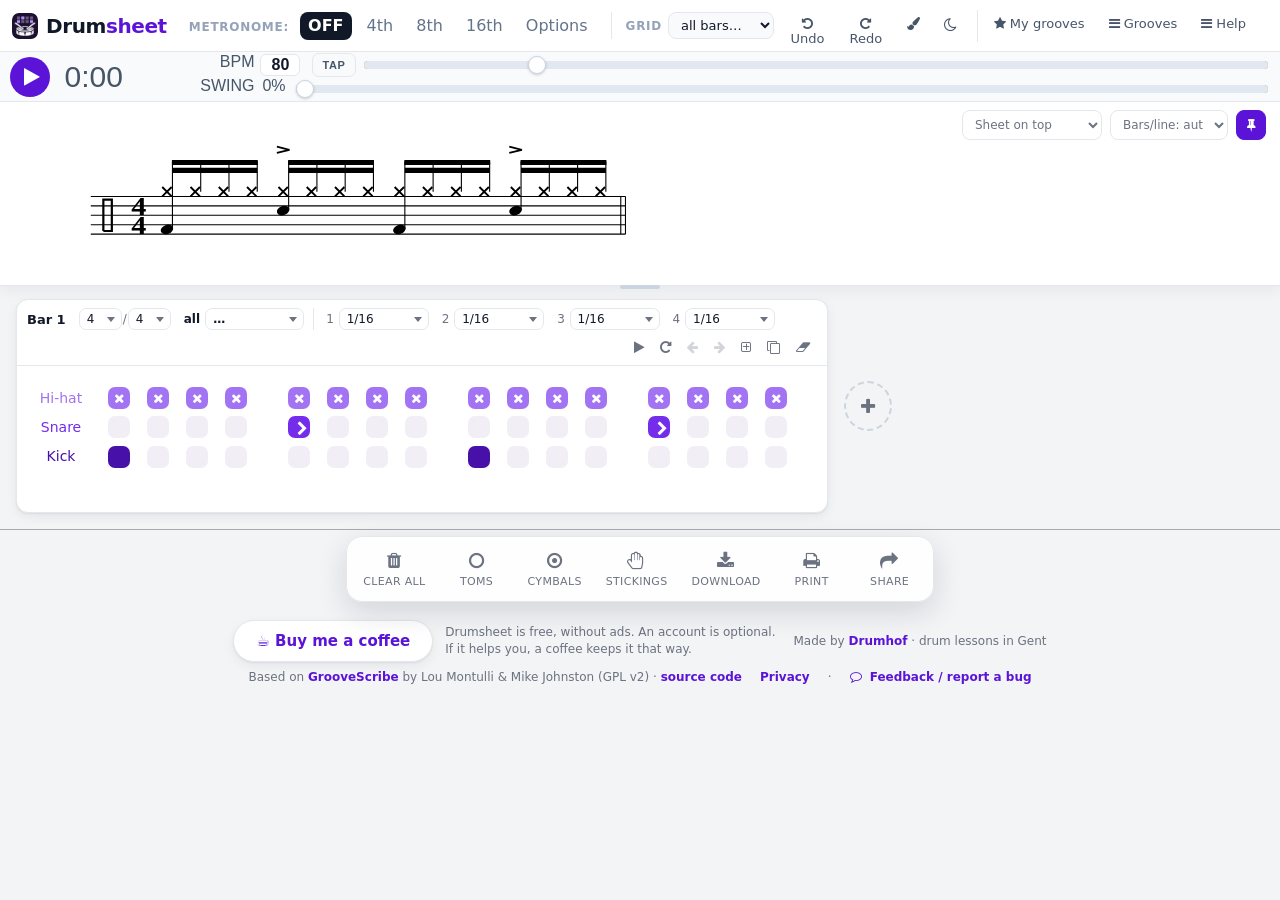
==== commit ee753432: "Test copy: Firebase config for accounts Co-Authored-By: Claude Opus 5.5 <noreply@anthropic.com> Clau" ====
--- a/editor-test/index.html
+++ b/editor-test/index.html
@@ -108,9 +108,9 @@
 
 
 		<link rel="stylesheet" type="text/css" href="font-awesome/4.7.0/css/font-awesome.min.css">
-	    <link rel="stylesheet" type="text/css" href="css/groove_writer_orange.css?v=1795447387">
-		<link rel="stylesheet" type="text/css" href="css/groove_display_orange.css?v=1795447387">
-		<link rel="stylesheet" type="text/css" href="css/groove_ben_modern.css?v=1795447387">
+	    <link rel="stylesheet" type="text/css" href="css/groove_writer_orange.css?v=1795549672">
+		<link rel="stylesheet" type="text/css" href="css/groove_display_orange.css?v=1795549672">
+		<link rel="stylesheet" type="text/css" href="css/groove_ben_modern.css?v=1795549672">
 
 		<!--   Other peoples JS libraries    -->
 		<!-- <script src="./MIDI.js/js/MIDI/MIDI.JS.min.js" type="text/javascript"></script> -->
@@ -604,7 +604,7 @@
 
 
 		<!-- App entry point: ES module that boots the app and runs page-load init. -->
-		<script type="module" src="js/main.js?v=1795447387"></script>
+		<script type="module" src="js/main.js?v=1795549672"></script>
 
 
 	</div>
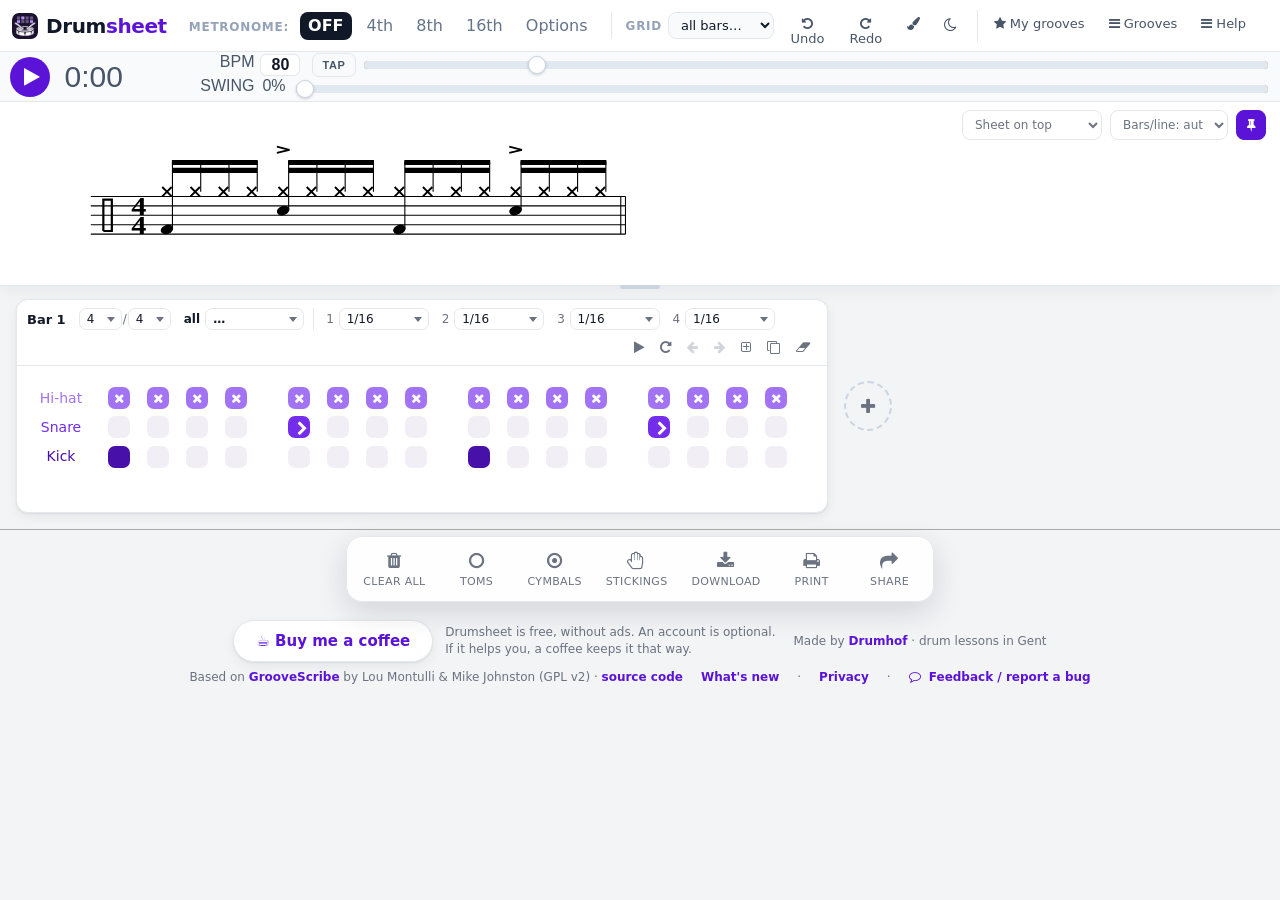
==== commit bcfc78b6: "Test copy: What's new card Co-Authored-By: Claude Opus 5.5 <noreply@anthropic.com> Claude-Session: h" ====
--- a/editor-test/index.html
+++ b/editor-test/index.html
@@ -108,9 +108,9 @@
 
 
 		<link rel="stylesheet" type="text/css" href="font-awesome/4.7.0/css/font-awesome.min.css">
-	    <link rel="stylesheet" type="text/css" href="css/groove_writer_orange.css?v=1795549672">
-		<link rel="stylesheet" type="text/css" href="css/groove_display_orange.css?v=1795549672">
-		<link rel="stylesheet" type="text/css" href="css/groove_ben_modern.css?v=1795549672">
+	    <link rel="stylesheet" type="text/css" href="css/groove_writer_orange.css?v=1795550736">
+		<link rel="stylesheet" type="text/css" href="css/groove_display_orange.css?v=1795550736">
+		<link rel="stylesheet" type="text/css" href="css/groove_ben_modern.css?v=1795550736">
 
 		<!--   Other peoples JS libraries    -->
 		<!-- <script src="./MIDI.js/js/MIDI/MIDI.JS.min.js" type="text/javascript"></script> -->
@@ -271,7 +271,7 @@
 					<span class="ben-coffee-wrap"><a class="ben-coffee" href="https://ko-fi.com/gladinathor" target="_blank" rel="noopener">&#9749; Buy me a coffee</a><span class="ben-coffee-note">Drumsheet is free, without ads. An account is optional.<br>If it helps you, a coffee keeps it that way.</span></span>
 					<span>Made by <a href="https://drumhof.com" target="_blank" rel="noopener">Drumhof</a> &middot; drum lessons in Gent</span>
 					<span>Based on <a href="https://github.com/montulli/GrooveScribe" target="_blank" rel="noopener">GrooveScribe</a> by Lou Montulli &amp; Mike Johnston (GPL v2) &middot; <a href="https://github.com/bengladine/beatsheet" target="_blank" rel="noopener">source code</a></span>
-					<a class="ben-privacy" href="privacy.html">Privacy</a> &middot; <a class="ben-feedback" href="https://github.com/bengladine/beatsheet/issues/new" target="_blank" rel="noopener"><i class="fa fa-comment-o"></i> Feedback / report a bug</a>
+					<a class="ben-privacy" href="javascript:void(0)" onclick="myGrooveWriter.showWhatsNew && myGrooveWriter.showWhatsNew()">What's new</a> &middot; <a class="ben-privacy" href="privacy.html">Privacy</a> &middot; <a class="ben-feedback" href="https://github.com/bengladine/beatsheet/issues/new" target="_blank" rel="noopener"><i class="fa fa-comment-o"></i> Feedback / report a bug</a>
 				</div>
 
 
@@ -604,7 +604,7 @@
 
 
 		<!-- App entry point: ES module that boots the app and runs page-load init. -->
-		<script type="module" src="js/main.js?v=1795549672"></script>
+		<script type="module" src="js/main.js?v=1795550736"></script>
 
 
 	</div>
--- a/editor-test/css/groove_ben_modern.css
+++ b/editor-test/css/groove_ben_modern.css
@@ -1324,3 +1324,20 @@
 .ben-pw-ask { position: fixed; inset: 0; z-index: 2100; background: rgba(15, 23, 42, 0.45); display: flex; align-items: center; justify-content: center; padding: 16px; }
 .ben-pw-ask .ben-dlg-card { max-width: 360px; color: var(--ben-ink); }
 html.ben-dark .ben-pw-ask .ben-dlg-card { background: var(--ben-tint-menu, #1b2536); }
+/* What's new */
+#benWhatsNew { position: fixed; left: 20px; bottom: 20px; z-index: 1900; width: 340px; max-width: calc(100vw - 40px); max-height: 60vh;
+  display: flex; flex-direction: column; background: var(--ben-surface); color: var(--ben-ink); border: 1px solid var(--ben-line);
+  border-radius: 14px; box-shadow: 0 12px 32px rgba(15, 23, 42, 0.25); font-size: 13px; line-height: 1.45;
+  animation: ben-menu-in 0.25s var(--ben-ease); transition: opacity 0.3s ease, transform 0.3s ease; }
+#benWhatsNew.out { opacity: 0; transform: translateY(10px); }
+html.ben-dark #benWhatsNew { background: var(--ben-tint-menu, #1b2536); }
+.ben-wn-head { display: flex; align-items: center; justify-content: space-between; padding: 12px 12px 4px 16px; font-weight: 700; font-size: 14px; }
+.ben-wn-head i { color: var(--ben-brand); margin-right: 4px; }
+.ben-wn-x { border: none; background: none; color: var(--ben-muted); font-size: 20px; cursor: pointer; line-height: 1; padding: 0 4px; }
+.ben-wn-body { overflow-y: auto; padding: 0 16px 4px; }
+.ben-wn-date { font-size: 11px; font-weight: 700; text-transform: uppercase; letter-spacing: 0.05em; color: var(--ben-muted); margin-top: 8px; }
+.ben-wn-body ul { margin: 4px 0 6px; padding-left: 18px; }
+.ben-wn-body li { margin: 3px 0; }
+.ben-wn-ok { margin: 6px 16px 14px; align-self: flex-end; font: inherit; font-weight: 600; padding: 7px 16px; border-radius: 9px; border: none; cursor: pointer;
+  background: var(--ben-brand); color: var(--ben-brand-ink); }
+@media (max-width: 720px) { #benWhatsNew { left: 12px; right: 12px; bottom: 12px; width: auto; max-width: none; } }
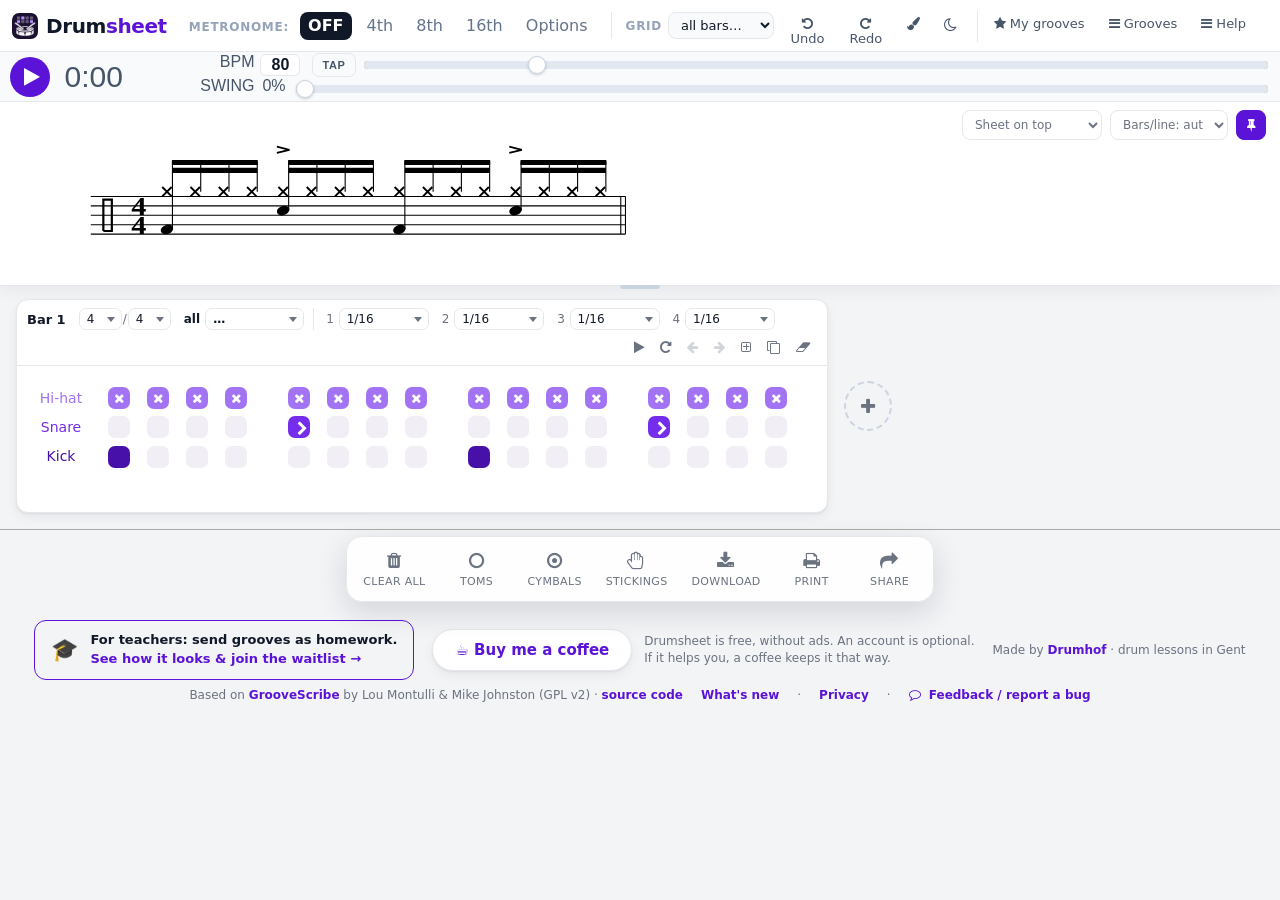
==== commit 5ac7370c: "Test copy: teachers page with screenshots and waitlist, footer box Co-Authored-By: Claude Opus 5.5 <" ====
--- a/editor-test/index.html
+++ b/editor-test/index.html
@@ -108,9 +108,9 @@
 
 
 		<link rel="stylesheet" type="text/css" href="font-awesome/4.7.0/css/font-awesome.min.css">
-	    <link rel="stylesheet" type="text/css" href="css/groove_writer_orange.css?v=1795550736">
-		<link rel="stylesheet" type="text/css" href="css/groove_display_orange.css?v=1795550736">
-		<link rel="stylesheet" type="text/css" href="css/groove_ben_modern.css?v=1795550736">
+	    <link rel="stylesheet" type="text/css" href="css/groove_writer_orange.css?v=1795550864">
+		<link rel="stylesheet" type="text/css" href="css/groove_display_orange.css?v=1795550864">
+		<link rel="stylesheet" type="text/css" href="css/groove_ben_modern.css?v=1795550864">
 
 		<!--   Other peoples JS libraries    -->
 		<!-- <script src="./MIDI.js/js/MIDI/MIDI.JS.min.js" type="text/javascript"></script> -->
@@ -268,6 +268,7 @@
 					<span class=" grooveDB_hidden pageBottomButton" id="shareSaveButton" onclick="event.preventDefault(); myGrooveWriter.show_FullURLPopup();"><span class="bottomButtonIcon"><i class="fa fa-share fa-2x"></i></span><span class="bottomButtonLabel">SHARE</span></span>
 				</div>
 				<div id="benFooter">
+					<a class="ben-teachers" href="teachers.html" onclick="window.benCount && window.benCount('teachers-box-click')"><span class="ben-teachers-icon">&#127891;</span><span><b>For teachers:</b> send grooves as homework.<br><u>See how it looks &amp; join the waitlist &rarr;</u></span></a>
 					<span class="ben-coffee-wrap"><a class="ben-coffee" href="https://ko-fi.com/gladinathor" target="_blank" rel="noopener">&#9749; Buy me a coffee</a><span class="ben-coffee-note">Drumsheet is free, without ads. An account is optional.<br>If it helps you, a coffee keeps it that way.</span></span>
 					<span>Made by <a href="https://drumhof.com" target="_blank" rel="noopener">Drumhof</a> &middot; drum lessons in Gent</span>
 					<span>Based on <a href="https://github.com/montulli/GrooveScribe" target="_blank" rel="noopener">GrooveScribe</a> by Lou Montulli &amp; Mike Johnston (GPL v2) &middot; <a href="https://github.com/bengladine/beatsheet" target="_blank" rel="noopener">source code</a></span>
@@ -604,7 +605,7 @@
 
 
 		<!-- App entry point: ES module that boots the app and runs page-load init. -->
-		<script type="module" src="js/main.js?v=1795550736"></script>
+		<script type="module" src="js/main.js?v=1795550864"></script>
 
 
 	</div>
--- a/editor-test/css/groove_ben_modern.css
+++ b/editor-test/css/groove_ben_modern.css
@@ -1341,3 +1341,10 @@
 .ben-wn-ok { margin: 6px 16px 14px; align-self: flex-end; font: inherit; font-weight: 600; padding: 7px 16px; border-radius: 9px; border: none; cursor: pointer;
   background: var(--ben-brand); color: var(--ben-brand-ink); }
 @media (max-width: 720px) { #benWhatsNew { left: 12px; right: 12px; bottom: 12px; width: auto; max-width: none; } }
+
+/* "For teachers" waitlist box in the footer */
+#benFooter a.ben-teachers { display: inline-flex; align-items: center; gap: 12px; text-align: left; text-decoration: none; color: var(--ben-ink);
+  border: 1px solid var(--ben-brand); border-radius: 12px; padding: 10px 16px; font-size: 13px; line-height: 1.45; transition: background 0.2s var(--ben-ease); }
+#benFooter a.ben-teachers:hover { background: color-mix(in srgb, var(--ben-brand) 10%, transparent); }
+#benFooter a.ben-teachers u { color: var(--ben-brand); text-decoration: none; font-weight: 600; }
+#benFooter .ben-teachers-icon { font-size: 22px; }
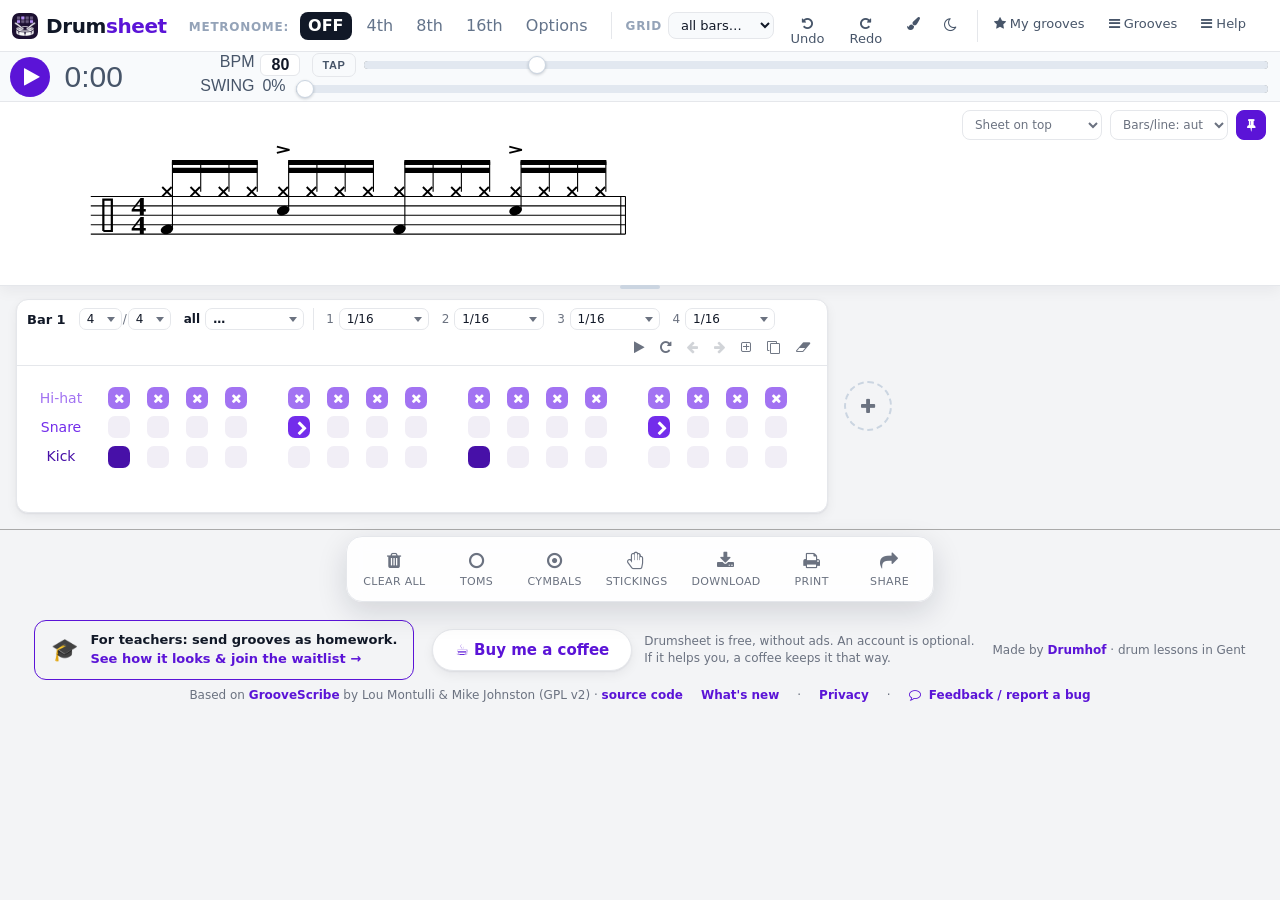
==== commit c4b7a873: "Test copy: pasted link in the title box is refused with a note, never opens a groove Co-Authored-By:" ====
--- a/editor-test/index.html
+++ b/editor-test/index.html
@@ -108,9 +108,9 @@
 
 
 		<link rel="stylesheet" type="text/css" href="font-awesome/4.7.0/css/font-awesome.min.css">
-	    <link rel="stylesheet" type="text/css" href="css/groove_writer_orange.css?v=1795550864">
-		<link rel="stylesheet" type="text/css" href="css/groove_display_orange.css?v=1795550864">
-		<link rel="stylesheet" type="text/css" href="css/groove_ben_modern.css?v=1795550864">
+	    <link rel="stylesheet" type="text/css" href="css/groove_writer_orange.css?v=1795615009">
+		<link rel="stylesheet" type="text/css" href="css/groove_display_orange.css?v=1795615009">
+		<link rel="stylesheet" type="text/css" href="css/groove_ben_modern.css?v=1795615009">
 
 		<!--   Other peoples JS libraries    -->
 		<!-- <script src="./MIDI.js/js/MIDI/MIDI.JS.min.js" type="text/javascript"></script> -->
@@ -272,7 +272,7 @@
 					<span class="ben-coffee-wrap"><a class="ben-coffee" href="https://ko-fi.com/gladinathor" target="_blank" rel="noopener">&#9749; Buy me a coffee</a><span class="ben-coffee-note">Drumsheet is free, without ads. An account is optional.<br>If it helps you, a coffee keeps it that way.</span></span>
 					<span>Made by <a href="https://drumhof.com" target="_blank" rel="noopener">Drumhof</a> &middot; drum lessons in Gent</span>
 					<span>Based on <a href="https://github.com/montulli/GrooveScribe" target="_blank" rel="noopener">GrooveScribe</a> by Lou Montulli &amp; Mike Johnston (GPL v2) &middot; <a href="https://github.com/bengladine/beatsheet" target="_blank" rel="noopener">source code</a></span>
-					<a class="ben-privacy" href="javascript:void(0)" onclick="myGrooveWriter.showWhatsNew && myGrooveWriter.showWhatsNew()">What's new</a> &middot; <a class="ben-privacy" href="privacy.html">Privacy</a> &middot; <a class="ben-feedback" href="https://github.com/bengladine/beatsheet/issues/new" target="_blank" rel="noopener"><i class="fa fa-comment-o"></i> Feedback / report a bug</a>
+					<a class="ben-privacy" href="javascript:void(0)" onclick="myGrooveWriter.showWhatsNew && myGrooveWriter.showWhatsNew()">What's new</a> &middot; <a class="ben-privacy" href="privacy.html">Privacy</a> &middot; <a class="ben-feedback" href="https://forms.gle/rgXMxauXFDep4EJq6" target="_blank" rel="noopener"><i class="fa fa-comment-o"></i> Feedback / report a bug</a>
 				</div>
 
 
@@ -605,7 +605,7 @@
 
 
 		<!-- App entry point: ES module that boots the app and runs page-load init. -->
-		<script type="module" src="js/main.js?v=1795550864"></script>
+		<script type="module" src="js/main.js?v=1795615009"></script>
 
 
 	</div>
--- a/editor-test/css/groove_ben_modern.css
+++ b/editor-test/css/groove_ben_modern.css
@@ -1341,6 +1341,10 @@
 .ben-wn-ok { margin: 6px 16px 14px; align-self: flex-end; font: inherit; font-weight: 600; padding: 7px 16px; border-radius: 9px; border: none; cursor: pointer;
   background: var(--ben-brand); color: var(--ben-brand-ink); }
 @media (max-width: 720px) { #benWhatsNew { left: 12px; right: 12px; bottom: 12px; width: auto; max-width: none; } }
+.ben-wn-foot { display: flex; align-items: center; justify-content: space-between; gap: 10px; padding: 6px 16px 14px; }
+.ben-wn-foot a { color: var(--ben-brand); font-weight: 600; text-decoration: none; }
+.ben-wn-foot a:hover { text-decoration: underline; }
+.ben-wn-foot .ben-wn-ok { margin: 0; }
 
 /* "For teachers" waitlist box in the footer */
 #benFooter a.ben-teachers { display: inline-flex; align-items: center; gap: 12px; text-align: left; text-decoration: none; color: var(--ben-ink);
@@ -1348,3 +1352,4 @@
 #benFooter a.ben-teachers:hover { background: color-mix(in srgb, var(--ben-brand) 10%, transparent); }
 #benFooter a.ben-teachers u { color: var(--ben-brand); text-decoration: none; font-weight: 600; }
 #benFooter .ben-teachers-icon { font-size: 22px; }
+.ben-paste-note { font-size: 12px; color: #dc2626; margin: 4px 0 0; }
